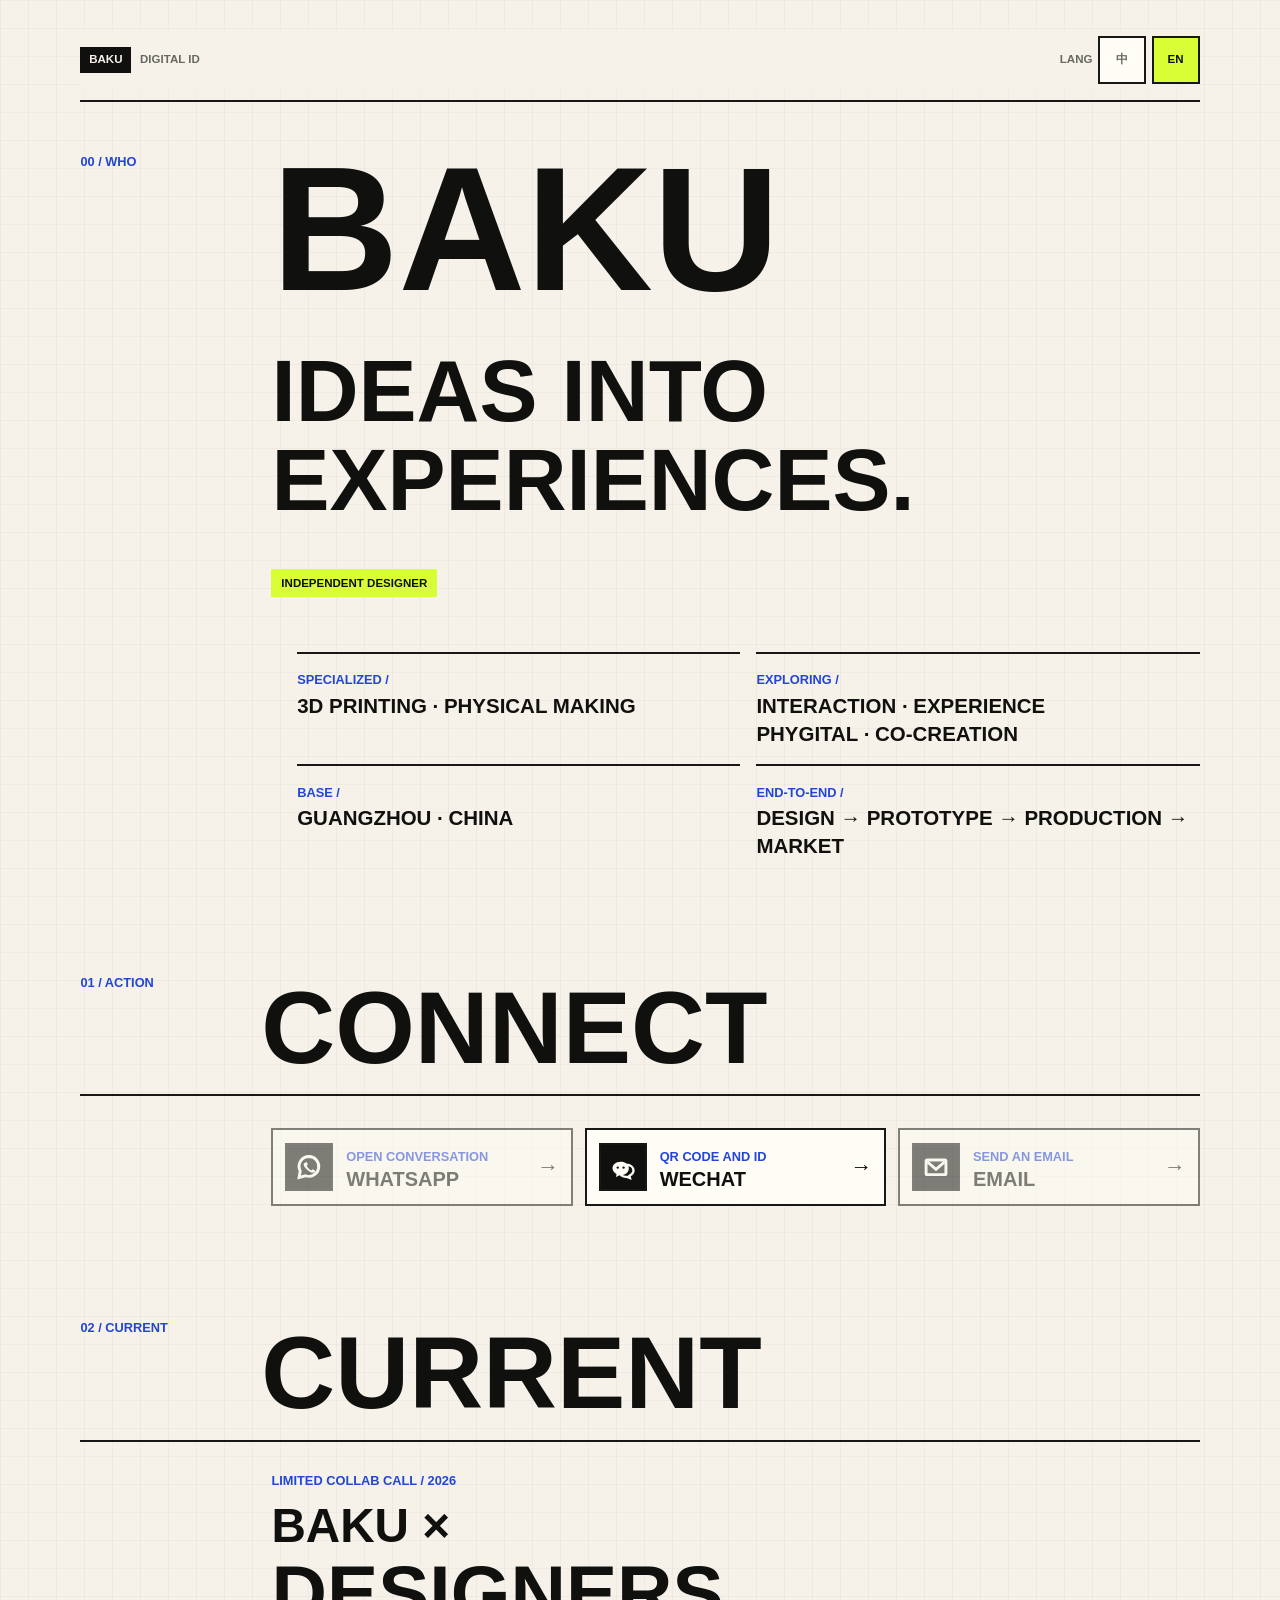
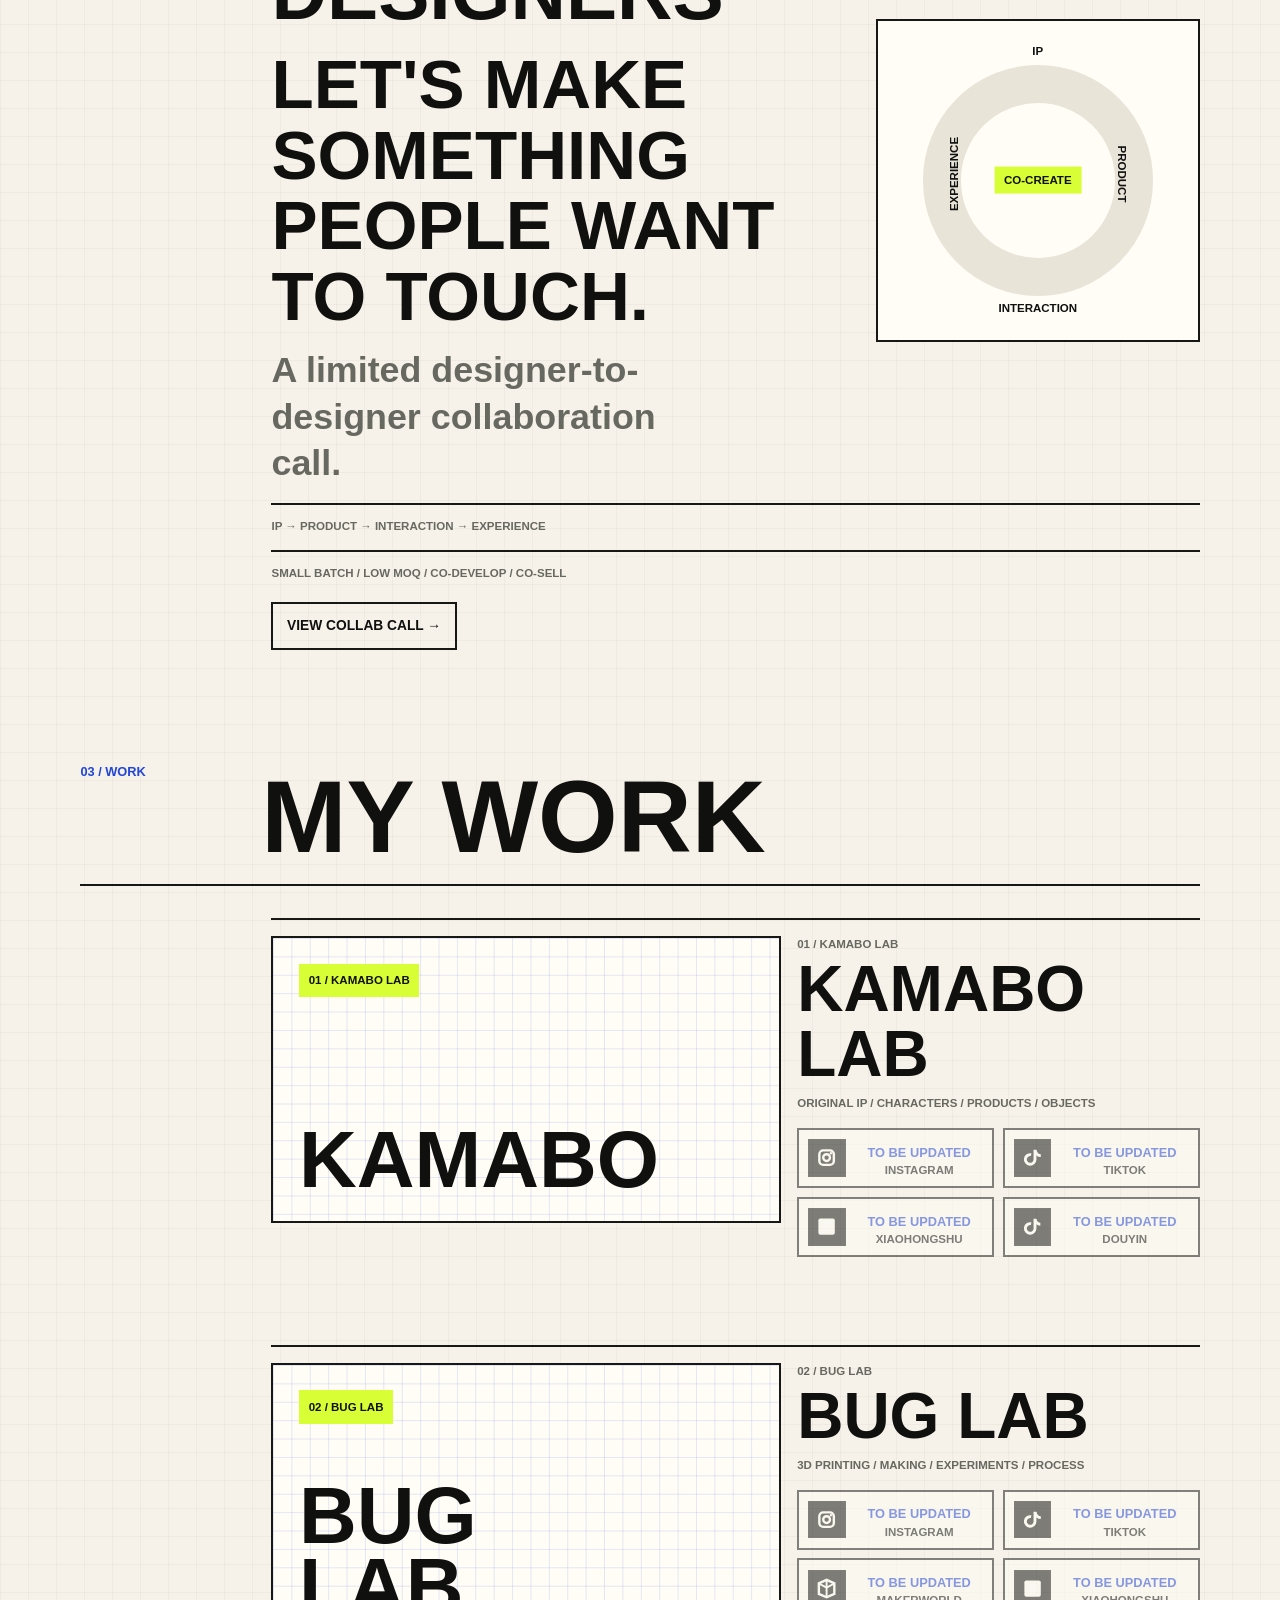
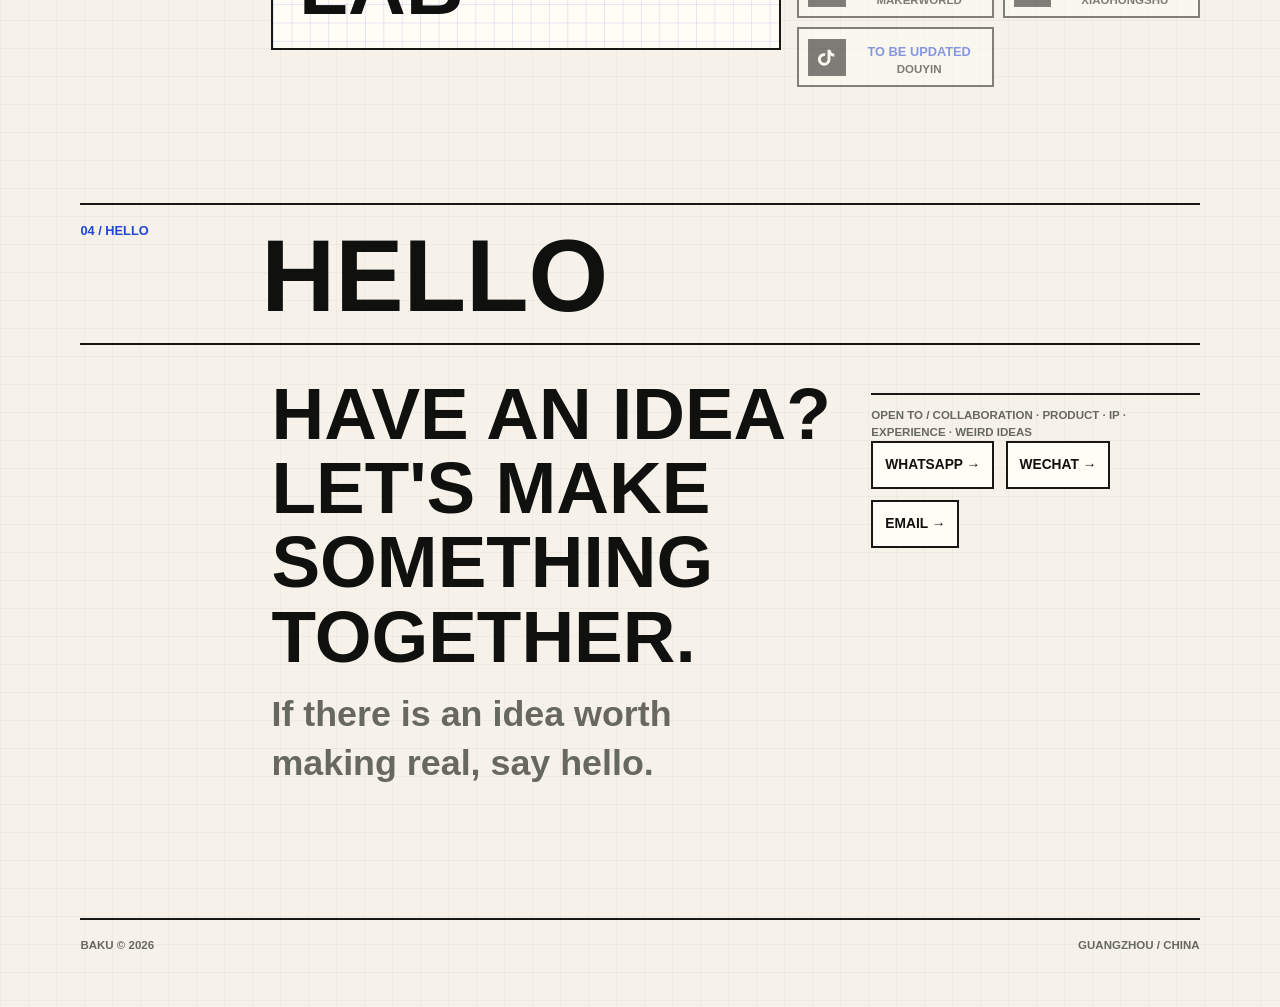
==== index.html @ 7834f0c6 "Refine BAKU identity V3 design system" ====
<!doctype html>
<html lang="en">
  <head>
    <meta charset="utf-8" />
    <meta name="viewport" content="width=device-width, initial-scale=1" />
    <title>BAKU - Ideas Into Experiences</title>
    <meta name="description" content="BAKU is an independent designer based in Guangzhou, focused on 3D printing, physical making, interaction, experience, and co-creation." />
    <meta property="og:title" content="BAKU - Ideas Into Experiences" />
    <meta property="og:description" content="BAKU digital identity. Ideas into experiences." />
    <meta property="og:type" content="website" />
    <meta name="twitter:card" content="summary_large_image" />
    <link rel="stylesheet" href="/assets/styles.css" />
  </head>
  <body data-page="home">
    <main class="page-shell">
      <header class="site-top" aria-label="BAKU digital identity">
        <a class="top-mark" href="/" aria-label="BAKU home">
          <span>BAKU</span>
          <span>DIGITAL ID</span>
        </a>
        <nav class="lang-switch" aria-label="Language">
          <span>LANG</span>
          <button type="button" data-lang="zh">中</button>
          <button type="button" data-lang="en">EN</button>
        </nav>
      </header>

      <section class="hero" aria-labelledby="hero-title">
        <div class="hero-title-block">
          <p class="index-label">00 / WHO</p>
          <h1 id="hero-title">BAKU</h1>
          <p class="tagline">IDEAS INTO<br />EXPERIENCES.</p>
          <p class="role" data-i18n="identity.role">INDEPENDENT DESIGNER</p>
        </div>
        <div class="hero-meta" aria-label="BAKU metadata">
          <div>
            <span>SPECIALIZED /</span>
            <strong data-i18n-html="identity.specialty">3D PRINTING · PHYSICAL MAKING</strong>
          </div>
          <div>
            <span>EXPLORING /</span>
            <strong data-i18n-html="identity.exploring">INTERACTION · EXPERIENCE<br />PHYGITAL · CO-CREATION</strong>
          </div>
          <div>
            <span>BASE /</span>
            <strong data-i18n-html="identity.base">GUANGZHOU · CHINA</strong>
          </div>
          <div>
            <span>END-TO-END /</span>
            <strong data-i18n-html="identity.chain">DESIGN → PROTOTYPE → PRODUCTION → MARKET</strong>
          </div>
        </div>
      </section>

      <section class="connect-section" aria-labelledby="connect-title">
        <div class="section-head">
          <p class="index-label">01 / ACTION</p>
          <h2 id="connect-title">CONNECT</h2>
        </div>
        <div class="connect-grid" data-connect-list></div>
      </section>

      <section class="collab-teaser" data-collab-teaser aria-labelledby="collab-title">
        <div class="section-head">
          <p class="index-label">02 / CURRENT</p>
          <h2 id="collab-title">CURRENT</h2>
        </div>
        <div class="teaser-grid">
          <div class="statement">
            <p class="section-kicker">LIMITED COLLAB CALL / 2026</p>
            <h3 class="collab-title"><span class="minor">BAKU ×</span><span>DESIGNERS</span></h3>
            <p class="statement-en">LET'S MAKE SOMETHING<br />PEOPLE WANT TO TOUCH.</p>
            <p class="statement-local" data-i18n-html="collab.homeHeadline">找一些有趣的 IP，<br />一起把它们变成真的。</p>
          </div>
          <div class="loop-visual" aria-hidden="true">
            <span class="loop-word">IP</span>
            <span class="loop-word">PRODUCT</span>
            <span class="loop-word">INTERACTION</span>
            <span class="loop-word">EXPERIENCE</span>
          </div>
        </div>
        <div class="flow-row" data-i18n-html="collab.flow">IP → PRODUCT → INTERACTION → EXPERIENCE</div>
        <div class="meta-row" data-i18n-html="collab.tags">SMALL BATCH / LOW MOQ / CO-DEVELOP / CO-SELL</div>
        <a class="text-cta" href="/collab/" data-i18n="collab.cta">VIEW COLLAB CALL →</a>
      </section>

      <section class="work-section" aria-labelledby="work-title">
        <div class="section-head">
          <p class="index-label">03 / WORK</p>
          <h2 id="work-title" data-i18n="work.title">MY WORK</h2>
        </div>
        <div class="work-list" data-work-list></div>
      </section>

      <section class="closing-section" aria-labelledby="closing-title">
        <div class="section-head">
          <p class="index-label">04 / HELLO</p>
          <h2 id="closing-title">HELLO</h2>
        </div>
        <div class="closing-grid">
          <div>
            <p class="closing-title" data-i18n-html="closing.title">HAVE AN IDEA?<br />LET'S MAKE SOMETHING TOGETHER.</p>
            <p class="closing-copy" data-i18n="closing.copy">有想法的话，来聊聊。</p>
          </div>
          <div>
            <div class="meta-row" data-i18n-html="closing.meta">OPEN TO / COLLABORATION · PRODUCT · IP · EXPERIENCE · WEIRD IDEAS</div>
            <div class="closing-links" data-closing-links></div>
          </div>
        </div>
      </section>

      <footer class="site-footer">
        <span>BAKU © 2026</span>
        <span data-i18n="footer.location">GUANGZHOU / CHINA</span>
      </footer>
    </main>

    <div class="sheet-layer" data-sheet-layer aria-hidden="true">
      <section class="sheet" role="dialog" aria-modal="true" aria-labelledby="wechat-title" tabindex="-1">
        <button class="sheet-close" type="button" data-close-sheet aria-label="Close">CLOSE</button>
        <p class="index-label">QR CODE / WECHAT</p>
        <h2 id="wechat-title">WECHAT</h2>
        <div class="qr-wrap">
          <img data-wechat-qr alt="WeChat QR code for BAKU" loading="lazy" />
        </div>
        <dl class="id-list">
          <dt>WECHAT ID</dt>
          <dd data-wechat-id>BUG_LAB</dd>
        </dl>
        <button class="primary-action" type="button" data-copy-wechat>COPY ID</button>
        <p class="copy-feedback" data-copy-feedback aria-live="polite"></p>
      </section>
    </div>

    <script src="/config/profile.js"></script>
    <script src="/i18n/zh.js"></script>
    <script src="/i18n/en.js"></script>
    <script src="/assets/site.js"></script>
  </body>
</html>
---- assets/styles.css ----
:root {
  --color-bg: #f6f2e9;
  --color-paper: #fffdf6;
  --color-ink: #10110f;
  --color-muted: #676961;
  --color-line: #171816;
  --color-soft: #e8e4d8;
  --color-blue: #2146d8;
  --color-acid: #d8ff35;
  --color-red: #ff4b3f;

  --font-latin: Arial, Helvetica, system-ui, sans-serif;
  --font-cjk: "PingFang SC", "Microsoft YaHei", "Noto Sans CJK SC", "Source Han Sans SC", sans-serif;
  --font-body: var(--font-latin), var(--font-cjk);

  --weight-regular: 500;
  --weight-strong: 760;
  --weight-display: 900;

  --type-display: clamp(4.3rem, 15vw, 11rem);
  --type-title: clamp(2.5rem, 8vw, 6.4rem);
  --type-statement: clamp(2.15rem, 6.8vw, 5.7rem);
  --type-project: clamp(2rem, 5vw, 4.8rem);
  --type-body-large: clamp(1.3rem, 2.8vw, 2.4rem);
  --type-body: clamp(0.98rem, 1.4vw, 1.15rem);
  --type-index: clamp(0.72rem, 1vw, 0.86rem);
  --type-meta: clamp(0.72rem, 0.9vw, 0.8rem);
  --type-button: 0.86rem;

  --leading-display: 0.88;
  --leading-tight: 1.02;
  --leading-body: 1.58;
  --tracking: 0;

  --page-max: 1180px;
  --page-pad: clamp(0.88rem, 3vw, 1.9rem);
  --section-gap: clamp(4rem, 9vw, 7.5rem);
  --grid-gap: clamp(0.9rem, 2vw, 1.5rem);
  --index-width: minmax(7rem, 0.18fr);
  --border: 2px;
  --touch: 48px;
  --transition: 150ms ease;
  --shadow: 6px 6px 0 var(--color-ink);
}

* { box-sizing: border-box; }

html {
  background: var(--color-bg);
  color: var(--color-ink);
  scroll-behavior: smooth;
}

body {
  min-width: 320px;
  margin: 0;
  background:
    linear-gradient(rgba(16, 17, 15, 0.03) 1px, transparent 1px),
    linear-gradient(90deg, rgba(16, 17, 15, 0.03) 1px, transparent 1px),
    var(--color-bg);
  background-size: 28px 28px;
  font-family: var(--font-body);
  font-weight: var(--weight-regular);
  line-height: var(--leading-body);
  overflow-wrap: break-word;
}

html:lang(zh-CN) body {
  font-family: var(--font-cjk), var(--font-latin);
}

body.sheet-open { overflow: hidden; }

button,
a {
  color: inherit;
  font: inherit;
  letter-spacing: var(--tracking);
  -webkit-tap-highlight-color: rgba(216, 255, 53, 0.35);
}

button {
  cursor: pointer;
}

a {
  text-decoration: none;
}

img {
  display: block;
  max-width: 100%;
}

:focus-visible {
  outline: 3px solid var(--color-blue);
  outline-offset: 3px;
}

.page-shell {
  width: min(100%, var(--page-max));
  margin: 0 auto;
  padding: var(--page-pad);
}

.site-top {
  position: sticky;
  top: 0;
  z-index: 10;
  display: flex;
  align-items: center;
  justify-content: space-between;
  gap: var(--grid-gap);
  padding: 0.35rem 0 1rem;
  background: linear-gradient(var(--color-bg) 72%, rgba(246, 242, 233, 0));
}

.top-mark,
.lang-switch,
.site-footer,
.section-head,
.flow-row,
.meta-row,
.id-list,
.closing-links {
  display: flex;
  align-items: center;
}

.top-mark {
  gap: 0.55rem;
  font-size: var(--type-meta);
  font-weight: var(--weight-display);
  line-height: 1;
  text-transform: uppercase;
}

.top-mark span:first-child {
  padding: 0.48rem 0.55rem;
  background: var(--color-ink);
  color: var(--color-bg);
}

.top-mark span:last-child {
  color: var(--color-muted);
}

.lang-switch {
  gap: 0.35rem;
  color: var(--color-muted);
  font-size: var(--type-meta);
  font-weight: var(--weight-display);
  line-height: 1;
}

.lang-switch button {
  min-width: var(--touch);
  min-height: var(--touch);
  border: var(--border) solid var(--color-line);
  background: var(--color-paper);
  font-weight: var(--weight-display);
}

.lang-switch button.active {
  background: var(--color-acid);
  color: var(--color-ink);
}

section + section,
.site-footer {
  margin-top: var(--section-gap);
}

.hero,
.collab-hero,
.section-frame,
.detail-end {
  border-top: var(--border) solid var(--color-line);
}

.hero {
  display: grid;
  grid-template-columns: 1fr;
  gap: clamp(1.6rem, 5vw, 3.4rem);
  padding-top: clamp(1.2rem, 3vw, 2.2rem);
}

.hero-title-block {
  min-width: 0;
}

.index-label,
.section-kicker,
.hero-meta span,
.connect-card small,
.social-link small,
.detail-eyebrow {
  color: var(--color-blue);
  font-size: var(--type-index);
  font-weight: var(--weight-display);
  line-height: 1.15;
  text-transform: uppercase;
}

.section-kicker {
  max-width: 100%;
  overflow-wrap: anywhere;
}

.index-label {
  margin: 0;
}

h1,
h2,
h3,
p {
  margin-top: 0;
}

h1 {
  margin: 0.95rem 0 1rem;
  font-size: var(--type-display);
  font-weight: var(--weight-display);
  line-height: var(--leading-display);
  text-transform: uppercase;
}

.tagline,
.statement-en,
.detail-ending,
.principle-title {
  max-width: 12ch;
  margin: 0;
  font-size: var(--type-statement);
  font-weight: var(--weight-display);
  line-height: var(--leading-tight);
  text-transform: uppercase;
  overflow-wrap: normal;
  word-break: normal;
}

.role {
  width: fit-content;
  margin: 1.25rem 0 0;
  padding: 0.5rem 0.62rem;
  background: var(--color-acid);
  font-size: var(--type-meta);
  font-weight: var(--weight-display);
  line-height: 1.1;
  text-transform: uppercase;
}

.hero-meta {
  display: grid;
  grid-template-columns: 1fr;
  gap: 1rem;
  min-width: 0;
}

.hero-meta div {
  min-width: 0;
  border-top: var(--border) solid var(--color-line);
  padding-top: 0.78rem;
}

.hero-meta strong {
  display: block;
  color: var(--color-ink);
  font-size: clamp(0.98rem, 1.65vw, 1.28rem);
  font-weight: var(--weight-display);
  line-height: 1.38;
  text-transform: uppercase;
}

.section-head {
  display: grid;
  grid-template-columns: 1fr;
  gap: 0.75rem;
  align-items: end;
  margin-bottom: clamp(1rem, 3vw, 2rem);
  border-bottom: var(--border) solid var(--color-line);
  padding-bottom: 0.9rem;
}

.section-head > *,
.teaser-grid > *,
.together-graphic > *,
.closing-grid > *,
.work-card > *,
.collab-hero > * {
  min-width: 0;
}

.section-head h2 {
  max-width: 12ch;
  margin: 0;
  font-size: var(--type-title);
  font-weight: var(--weight-display);
  line-height: var(--leading-tight);
  text-transform: uppercase;
  overflow-wrap: normal;
  word-break: normal;
}

.section-head .index-label {
  align-self: start;
}

.connect-grid {
  display: grid;
  grid-template-columns: 1fr;
  gap: 0.75rem;
}

.connect-card,
.social-link,
.text-cta,
.primary-action,
.sheet-close,
.quiet-action {
  min-height: var(--touch);
  border: var(--border) solid var(--color-line);
  background: var(--color-paper);
  transition: transform var(--transition), box-shadow var(--transition), background var(--transition);
}

.connect-card {
  width: 100%;
  display: grid;
  grid-template-columns: var(--touch) minmax(0, 1fr) auto;
  gap: 0.8rem;
  align-items: center;
  min-height: 4.85rem;
  padding: 0.75rem;
  text-align: left;
}

.connect-card:not(.disabled):hover,
.connect-card:not(.disabled):focus-visible,
.social-link:not(.disabled):hover,
.social-link:not(.disabled):focus-visible,
.text-cta:hover,
.text-cta:focus-visible,
.primary-action:hover,
.primary-action:focus-visible,
.quiet-action:hover,
.quiet-action:focus-visible {
  background: var(--color-acid);
  box-shadow: var(--shadow);
  transform: translate(-2px, -2px);
}

.connect-card.disabled,
.social-link.disabled {
  opacity: 0.52;
  cursor: not-allowed;
}

.platform-icon {
  width: var(--touch);
  height: var(--touch);
  display: grid;
  place-items: center;
  border: var(--border) solid var(--color-line);
  background: var(--color-ink);
  color: var(--color-paper);
}

.platform-icon svg {
  width: 1.75rem;
  height: 1.75rem;
}

.connect-card strong {
  display: block;
  min-width: 0;
  font-size: clamp(1rem, 2vw, 1.25rem);
  font-weight: var(--weight-display);
  line-height: 1.15;
  text-transform: uppercase;
}

.connect-card b {
  font-size: 1.35rem;
  line-height: 1;
}

.teaser-grid {
  display: grid;
  grid-template-columns: 1fr;
  gap: clamp(1rem, 3vw, 2rem);
  align-items: center;
}

.collab-title {
  display: grid;
  gap: 0.2rem;
  margin: 0 0 1.1rem;
  font-size: clamp(3rem, 6vw, 5.2rem);
  font-weight: var(--weight-display);
  line-height: var(--leading-tight);
  text-transform: uppercase;
}

.collab-title span {
  overflow-wrap: normal;
  word-break: keep-all;
}

.collab-title .minor {
  font-size: 0.62em;
}

.statement-en {
  max-width: 18ch;
  font-size: clamp(2rem, 5.4vw, 4.75rem);
}

.statement-local {
  max-width: 28rem;
  margin: 1rem 0 0;
  color: var(--color-muted);
  font-size: var(--type-body-large);
  font-weight: var(--weight-strong);
  line-height: 1.3;
}

.loop-visual {
  --loop-size: min(100%, 24rem);
  width: var(--loop-size);
  aspect-ratio: 1;
  position: relative;
  margin: 0 auto;
  border: var(--border) solid var(--color-line);
  background: var(--color-paper);
  overflow: hidden;
}

.loop-visual::before {
  content: "";
  position: absolute;
  inset: 14%;
  border: clamp(1.1rem, 3vw, 2.4rem) solid var(--color-soft);
  border-radius: 50%;
}

.loop-visual::after {
  content: "CO-CREATE";
  position: absolute;
  inset: 50% auto auto 50%;
  transform: translate(-50%, -50%);
  padding: 0.48rem 0.6rem;
  background: var(--color-acid);
  color: var(--color-ink);
  font-size: var(--type-meta);
  font-weight: var(--weight-display);
  line-height: 1;
}

.loop-word {
  position: absolute;
  width: 8.4rem;
  max-width: 42%;
  color: var(--color-ink);
  font-size: var(--type-meta);
  font-weight: var(--weight-display);
  line-height: 1;
  text-align: center;
  text-transform: uppercase;
}

.loop-word:nth-child(1) { top: 8%; left: 50%; transform: translateX(-50%); }
.loop-word:nth-child(2) { top: 48%; right: 3%; transform: translateY(-50%) rotate(90deg); }
.loop-word:nth-child(3) { bottom: 8%; left: 50%; transform: translateX(-50%); }
.loop-word:nth-child(4) { top: 48%; left: 3%; transform: translateY(-50%) rotate(-90deg); }

.flow-row,
.meta-row {
  flex-wrap: wrap;
  gap: 0.5rem;
  margin-top: 1rem;
  border-top: var(--border) solid var(--color-line);
  padding-top: 0.8rem;
  color: var(--color-muted);
  font-size: var(--type-meta);
  font-weight: var(--weight-display);
  line-height: 1.45;
  text-transform: uppercase;
}

.text-cta {
  width: fit-content;
  display: inline-flex;
  align-items: center;
  min-height: var(--touch);
  margin-top: 1.25rem;
  padding: 0 0.85rem;
  background: transparent;
  font-size: var(--type-button);
  font-weight: var(--weight-display);
  text-transform: uppercase;
}

.work-list {
  display: grid;
  grid-template-columns: 1fr;
  gap: clamp(3.2rem, 7vw, 5.5rem);
}

.work-card {
  display: grid;
  grid-template-columns: 1fr;
  gap: 1rem;
  border-top: var(--border) solid var(--color-line);
  padding-top: 1rem;
}

.work-visual {
  min-height: auto;
  aspect-ratio: 16 / 9;
  display: grid;
  align-content: space-between;
  min-width: 0;
  padding: clamp(1rem, 3vw, 1.6rem);
  border: var(--border) solid var(--color-line);
  background:
    linear-gradient(90deg, rgba(33, 70, 216, 0.12) 1px, transparent 1px),
    linear-gradient(rgba(33, 70, 216, 0.12) 1px, transparent 1px),
    var(--color-paper);
  background-size: 1.15rem 1.15rem;
}

.work-visual strong {
  font-size: clamp(2.5rem, 7vw, 5rem);
  font-weight: var(--weight-display);
  line-height: var(--leading-display);
  text-transform: uppercase;
}

.work-visual span {
  width: fit-content;
  padding: 0.48rem 0.6rem;
  background: var(--color-acid);
  font-size: var(--type-meta);
  font-weight: var(--weight-display);
}

.work-card h3 {
  margin: 0.25rem 0 0.5rem;
  font-size: var(--type-project);
  font-weight: var(--weight-display);
  line-height: var(--leading-tight);
  text-transform: uppercase;
}

.work-card p {
  margin: 0;
  color: var(--color-muted);
  font-size: var(--type-meta);
  font-weight: var(--weight-display);
  line-height: 1.45;
  text-transform: uppercase;
}

.social-grid {
  display: grid;
  grid-template-columns: repeat(2, minmax(0, 1fr));
  gap: 0.55rem;
}

.social-link {
  display: grid;
  grid-template-columns: 2.35rem minmax(0, 1fr);
  gap: 0.6rem;
  align-items: center;
  min-height: 3.7rem;
  padding: 0.55rem;
}

.social-link .platform-icon {
  width: 2.35rem;
  height: 2.35rem;
  border-width: 1px;
}

.social-link .platform-icon svg {
  width: 1.45rem;
  height: 1.45rem;
}

.social-link strong {
  display: block;
  min-width: 0;
  font-size: var(--type-meta);
  font-weight: var(--weight-display);
  line-height: 1.15;
  text-transform: uppercase;
}

.closing-section {
  border-top: var(--border) solid var(--color-line);
  padding-top: 1.2rem;
}

.closing-grid {
  display: grid;
  gap: 1.2rem;
}

.closing-title {
  max-width: 16ch;
  margin: 0;
  font-size: clamp(2.25rem, 5.7vw, 5rem);
  font-weight: var(--weight-display);
  line-height: var(--leading-tight);
  text-transform: uppercase;
  overflow-wrap: normal;
  word-break: normal;
}

.closing-copy {
  max-width: 33rem;
  margin: 1rem 0;
  color: var(--color-muted);
  font-size: var(--type-body-large);
  font-weight: var(--weight-strong);
  line-height: 1.35;
}

.closing-links {
  flex-wrap: wrap;
  gap: 0.7rem;
}

.quiet-action {
  display: inline-flex;
  align-items: center;
  min-height: var(--touch);
  padding: 0 0.75rem;
  font-size: var(--type-button);
  font-weight: var(--weight-display);
  text-transform: uppercase;
}

.site-footer {
  justify-content: space-between;
  gap: 1rem;
  border-top: var(--border) solid var(--color-line);
  padding: 1.1rem 0 1.5rem;
  color: var(--color-muted);
  font-size: var(--type-meta);
  font-weight: var(--weight-display);
  line-height: 1.25;
  text-transform: uppercase;
}

.sheet-layer {
  position: fixed;
  inset: 0;
  z-index: 30;
  display: none;
  align-items: end;
  padding: var(--page-pad);
  background: rgba(16, 17, 15, 0.54);
}

.sheet-layer.open {
  display: grid;
}

.sheet {
  width: min(100%, 31rem);
  margin: 0 auto;
  padding: 1rem;
  border: var(--border) solid var(--color-line);
  background: var(--color-paper);
  box-shadow: var(--shadow);
}

.sheet h2 {
  margin: 0 0 1rem;
  font-size: var(--type-title);
  font-weight: var(--weight-display);
  line-height: var(--leading-tight);
}

.sheet-close {
  display: block;
  min-width: var(--touch);
  margin-left: auto;
  padding: 0 0.65rem;
  font-size: var(--type-meta);
  font-weight: var(--weight-display);
}

.qr-wrap {
  padding: 0.65rem;
  border: var(--border) solid var(--color-line);
  background: white;
}

.qr-wrap img {
  width: min(100%, 19rem);
  aspect-ratio: 1;
  margin: 0 auto;
  object-fit: contain;
}

.id-list {
  justify-content: space-between;
  gap: 1rem;
  margin: 1rem 0;
  border-top: var(--border) solid var(--color-line);
  padding-top: 0.8rem;
}

.id-list dt {
  color: var(--color-muted);
  font-size: var(--type-meta);
  font-weight: var(--weight-display);
}

.id-list dd {
  margin: 0;
  font-size: clamp(1.25rem, 4vw, 1.75rem);
  font-weight: var(--weight-display);
}

.primary-action {
  width: 100%;
  display: grid;
  place-items: center;
  min-height: 3.25rem;
  padding: 0 1rem;
  background: var(--color-ink);
  color: var(--color-paper);
  font-size: var(--type-button);
  font-weight: var(--weight-display);
  text-align: center;
  text-transform: uppercase;
}

.copy-feedback {
  min-height: 1.4rem;
  margin: 0.7rem 0 0;
  color: var(--color-blue);
  font-size: var(--type-meta);
  font-weight: var(--weight-display);
  text-align: center;
}

.collab-hero {
  display: grid;
  gap: 1.2rem;
  padding-top: clamp(1.2rem, 3vw, 2.2rem);
}

.collab-hero h1 {
  max-width: 9ch;
  font-size: var(--type-display);
}

.detail-lede {
  max-width: 43rem;
  margin: 0;
  color: var(--color-muted);
  font-size: var(--type-body-large);
  font-weight: var(--weight-strong);
  line-height: 1.38;
}

.detail-section {
  margin-top: var(--section-gap);
}

.detail-section .section-head h2 {
  max-width: 11ch;
}

.together-graphic {
  display: grid;
  grid-template-columns: 1fr;
  gap: 1rem;
  align-items: stretch;
}

.person-block,
.why-panel,
.model-panel {
  border: var(--border) solid var(--color-line);
  background: var(--color-paper);
  padding: clamp(1rem, 2.5vw, 1.5rem);
}

.person-block h3 {
  margin: 0 0 1rem;
  font-size: var(--type-project);
  font-weight: var(--weight-display);
  line-height: 1;
  text-transform: uppercase;
}

.multiply {
  display: grid;
  place-items: center;
  min-height: 5rem;
  background: var(--color-acid);
  border: var(--border) solid var(--color-line);
  font-size: clamp(4rem, 12vw, 8rem);
  font-weight: var(--weight-display);
  line-height: 1;
}

.detail-list {
  display: flex;
  flex-wrap: wrap;
  gap: 0.55rem;
  margin: 0;
  padding: 0;
  list-style: none;
}

.detail-list li {
  padding: 0.5rem 0.62rem;
  border: 1px solid var(--color-line);
  background: var(--color-bg);
  color: var(--color-ink);
  font-size: var(--type-meta);
  font-weight: var(--weight-display);
  line-height: 1.1;
  text-transform: uppercase;
}

.process-path {
  display: grid;
  grid-template-columns: 1fr;
  gap: 0.5rem;
  counter-reset: step;
}

.process-step {
  display: grid;
  grid-template-columns: 3rem minmax(0, 1fr);
  gap: 0.85rem;
  align-items: center;
  min-height: 4rem;
  border-top: var(--border) solid var(--color-line);
  padding-top: 0.5rem;
  color: var(--color-ink);
  font-size: clamp(1.35rem, 3vw, 2.4rem);
  font-weight: var(--weight-display);
  line-height: 1;
  text-transform: uppercase;
}

.process-step::before {
  counter-increment: step;
  content: "0" counter(step);
  color: var(--color-blue);
  font-size: var(--type-index);
}

.why-panel h3,
.model-panel h3 {
  max-width: 12ch;
  margin: 0 0 1rem;
  font-size: var(--type-statement);
  font-weight: var(--weight-display);
  line-height: var(--leading-tight);
  text-transform: uppercase;
}

.why-panel p,
.model-panel p,
.principle-copy {
  max-width: 45rem;
  margin: 1rem 0 0;
  color: var(--color-muted);
  font-size: var(--type-body);
  font-weight: var(--weight-strong);
  line-height: var(--leading-body);
}

.model-panel {
  background: var(--color-ink);
  color: var(--color-paper);
}

.model-panel .detail-list li {
  border-color: var(--color-paper);
  background: transparent;
  color: var(--color-paper);
}

.model-panel p {
  color: #d8d8cf;
}

.principle-block {
  padding: clamp(1.4rem, 5vw, 3.5rem) 0;
}

.principle-title {
  max-width: 9ch;
}

.principle-title em {
  display: inline;
  background: var(--color-acid);
  color: var(--color-ink);
  font-style: normal;
}

.detail-end {
  padding-top: clamp(1.4rem, 4vw, 3rem);
}

.detail-end .primary-action {
  width: fit-content;
  margin-top: 1.3rem;
}

@media (min-width: 680px) {
  .section-head {
    grid-template-columns: var(--index-width) minmax(0, 1fr);
  }

  .section-head h2 {
    max-width: none;
  }

  .hero {
    grid-template-columns: var(--index-width) minmax(0, 1fr);
  }

  .hero-title-block {
    grid-column: 1 / -1;
  }

  .hero-meta {
    grid-column: 2;
    grid-template-columns: repeat(2, minmax(0, 1fr));
  }

  .connect-grid {
    grid-template-columns: repeat(3, minmax(0, 1fr));
  }

  .teaser-grid,
  .closing-grid {
    grid-template-columns: minmax(0, 1.15fr) minmax(17rem, 0.65fr);
  }

  .work-card {
    grid-template-columns: minmax(0, 0.95fr) minmax(18rem, 0.75fr);
    align-items: start;
  }

  .work-visual {
    grid-row: span 2;
  }

  .together-graphic {
    grid-template-columns: minmax(0, 1fr) minmax(5rem, 0.32fr) minmax(0, 1fr);
  }
}

@media (min-width: 980px) {
  .hero-title-block {
    display: grid;
    grid-template-columns: var(--index-width) minmax(0, 1fr);
    gap: var(--grid-gap);
    align-items: start;
  }

  .hero-title-block .index-label {
    padding-top: 1.1rem;
  }

  .hero-title-block > :not(.index-label) {
    grid-column: 2;
  }

  .collab-teaser,
  .work-section,
  .connect-section,
  .closing-section,
  .detail-section {
    display: grid;
    grid-template-columns: var(--index-width) minmax(0, 1fr);
    column-gap: var(--grid-gap);
  }

  .collab-teaser .section-head,
  .work-section .section-head,
  .connect-section .section-head,
  .closing-section .section-head,
  .detail-section .section-head {
    grid-column: 1 / -1;
    width: 100%;
  }

  .collab-teaser > :not(.section-head),
  .work-section > :not(.section-head),
  .connect-section > :not(.section-head),
  .closing-section > :not(.section-head),
  .detail-section > :not(.section-head) {
    grid-column: 2;
  }

  .collab-hero {
    grid-template-columns: var(--index-width) minmax(0, 1fr);
    column-gap: var(--grid-gap);
  }

  .collab-hero > :not(.index-label) {
    grid-column: 2;
  }

  .collab-hero .index-label {
    grid-row: 1 / span 2;
    padding-top: 1rem;
  }
}

@media (max-width: 520px) {
  :root {
    --type-display: clamp(4rem, 21vw, 5.8rem);
    --type-title: clamp(2.25rem, 11vw, 3.18rem);
    --type-statement: clamp(2rem, 10vw, 3.05rem);
    --type-project: clamp(1.9rem, 10vw, 3rem);
    --section-gap: 4.2rem;
    --page-pad: 0.8rem;
  }

  .site-top {
    align-items: flex-start;
  }

  .top-mark {
    display: grid;
  }

  .tagline {
    max-width: 100%;
  }

  .closing-title {
    max-width: 13ch;
    font-size: clamp(2.05rem, 9vw, 2.75rem);
  }

  .collab-title {
    font-size: clamp(2.45rem, 13.5vw, 2.85rem);
  }

  .section-head h2 {
    max-width: 100%;
  }

  .collab-hero h1 {
    font-size: clamp(3.1rem, 15vw, 3.85rem);
  }

  .loop-visual {
    --loop-size: min(100%, 20.5rem);
  }

  .connect-grid {
    gap: 0.65rem;
  }

  .social-grid {
    grid-template-columns: 1fr;
  }

  .site-footer {
    align-items: flex-start;
    flex-direction: column;
  }
}

@media (prefers-reduced-motion: reduce) {
  *,
  *::before,
  *::after {
    scroll-behavior: auto !important;
    transition-duration: 0.01ms !important;
    animation-duration: 0.01ms !important;
  }
}
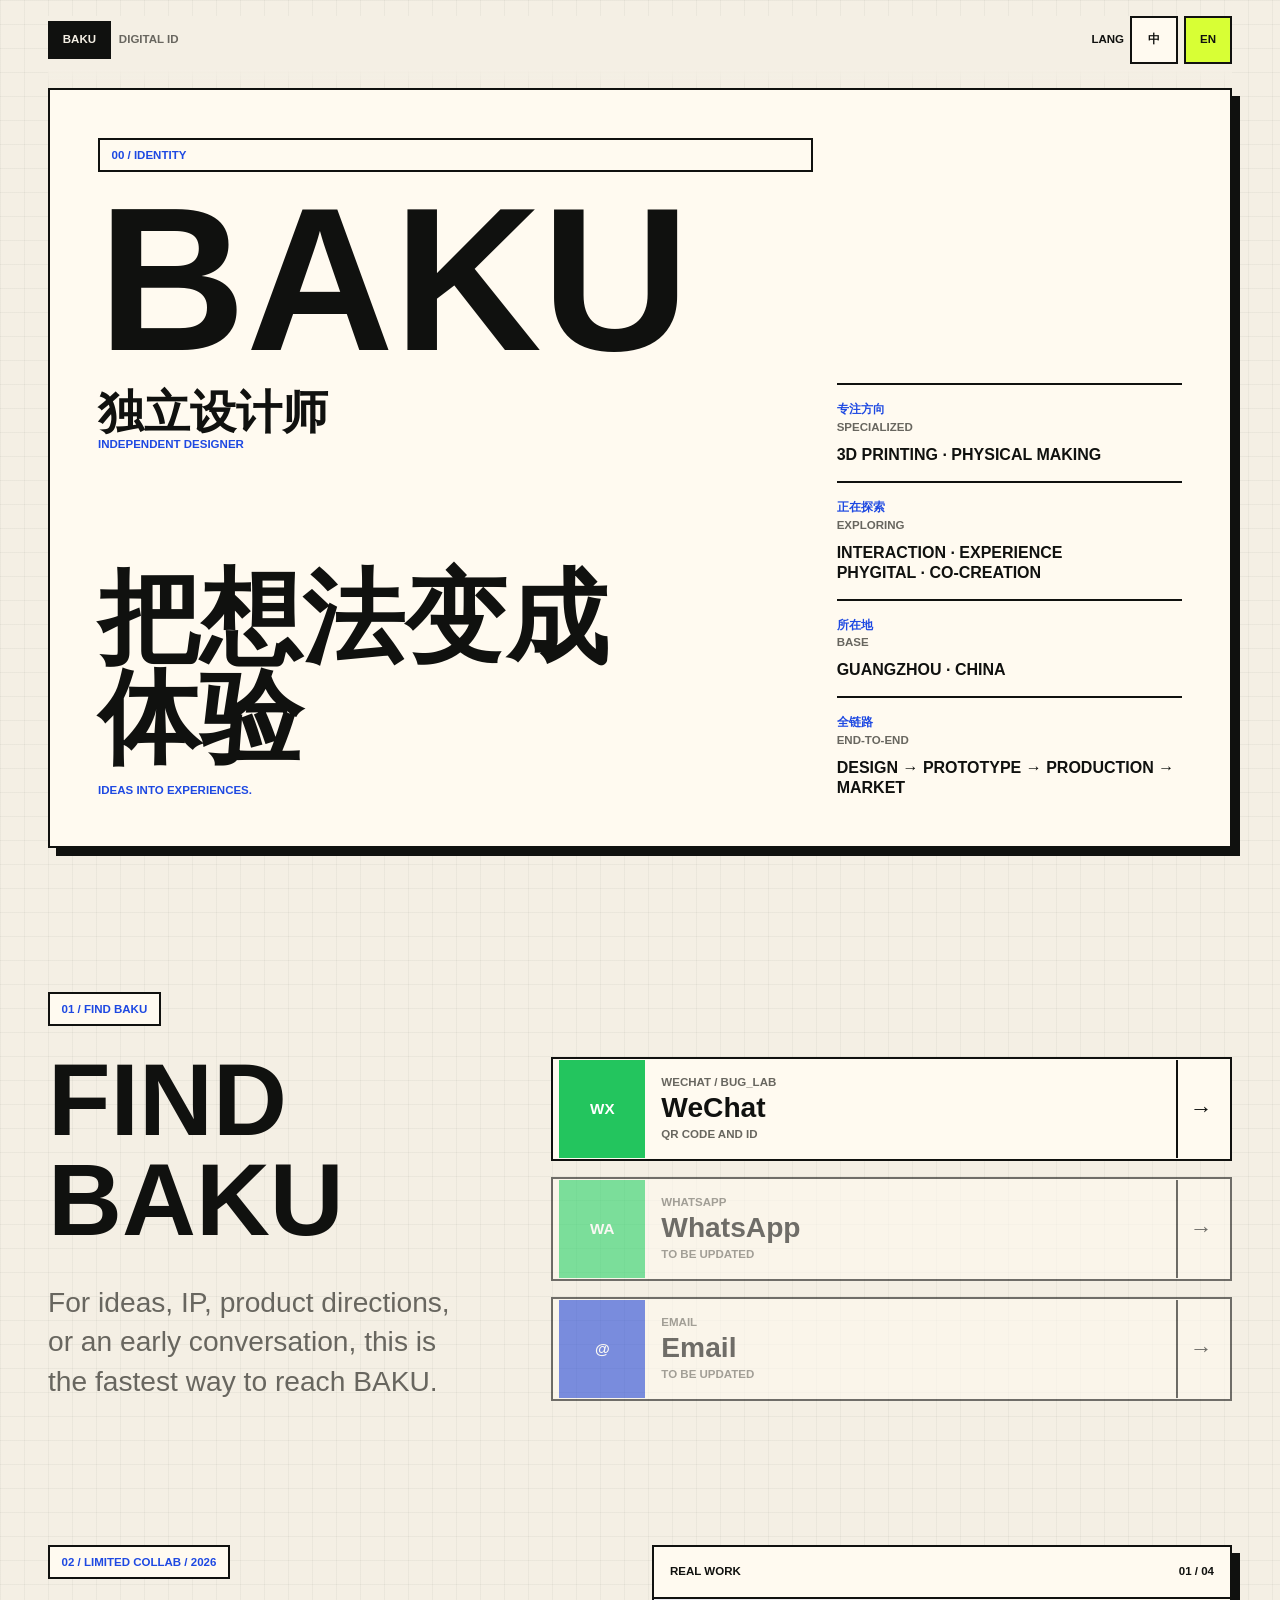
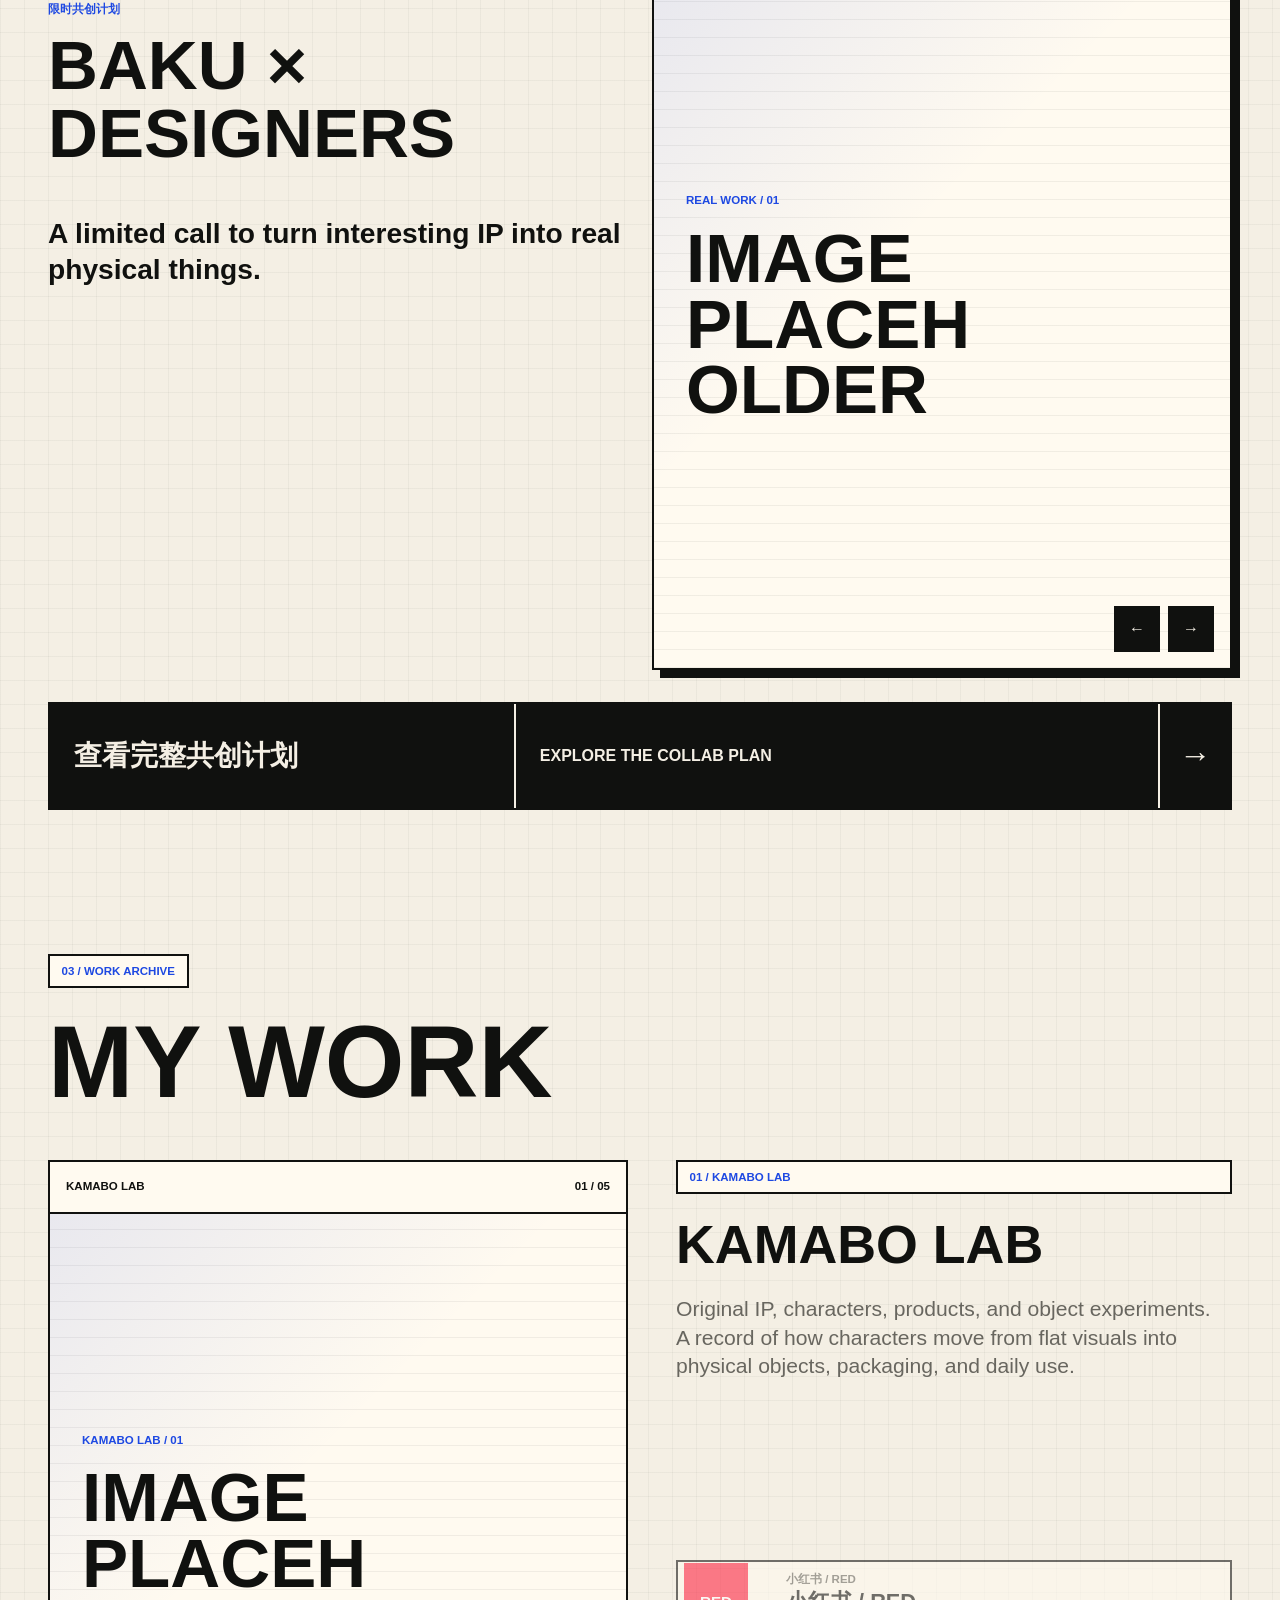
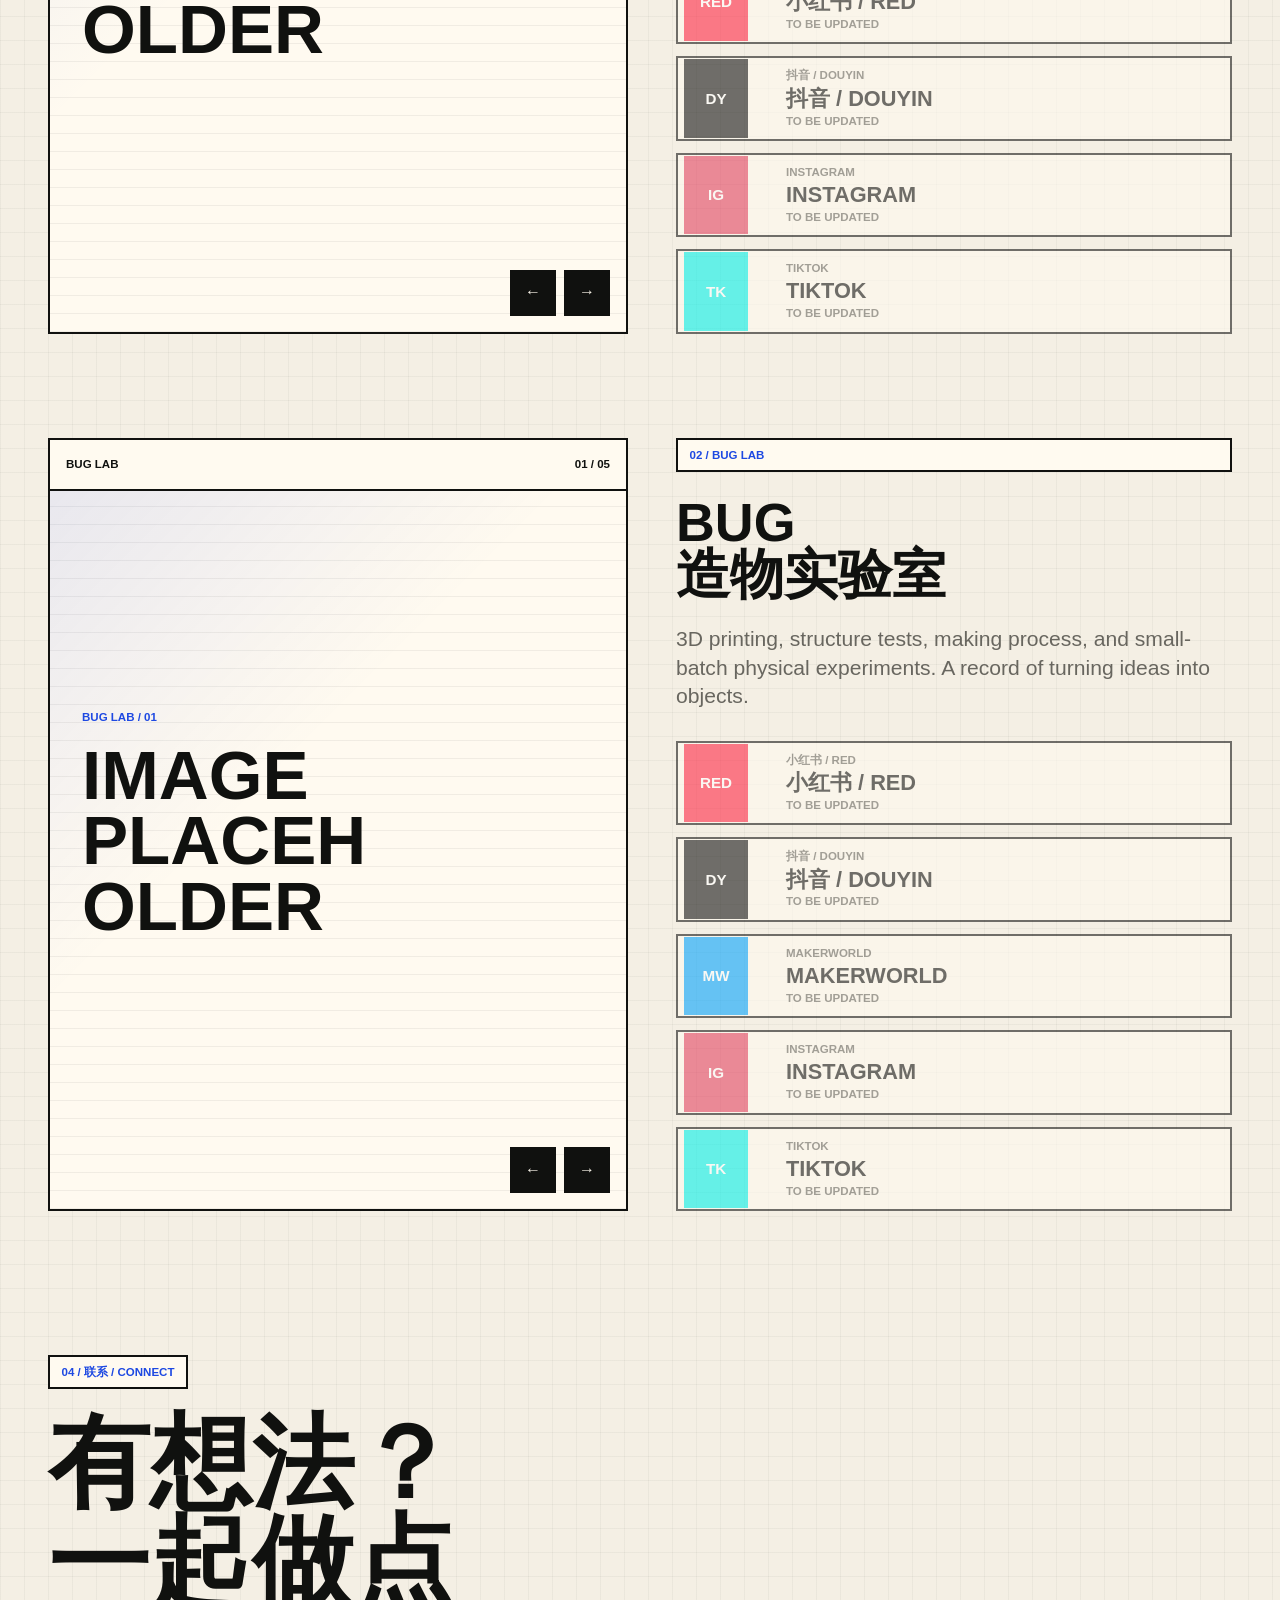
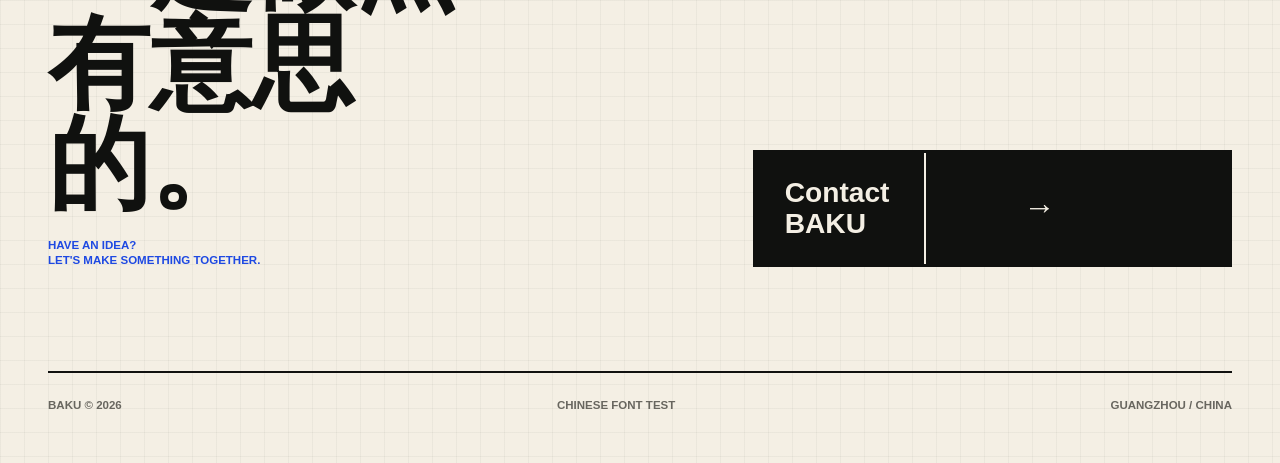
==== commit 4cb34bc3: "Implement BAKU digital ID V5.1" ====
--- a/index.html
+++ b/index.html
@@ -1,12 +1,12 @@
 <!doctype html>
-<html lang="en">
+<html lang="zh-CN">
   <head>
     <meta charset="utf-8" />
     <meta name="viewport" content="width=device-width, initial-scale=1" />
-    <title>BAKU - Ideas Into Experiences</title>
-    <meta name="description" content="BAKU is an independent designer based in Guangzhou, focused on 3D printing, physical making, interaction, experience, and co-creation." />
-    <meta property="og:title" content="BAKU - Ideas Into Experiences" />
-    <meta property="og:description" content="BAKU digital identity. Ideas into experiences." />
+    <title>BAKU - 把想法变成体验</title>
+    <meta name="description" content="BAKU 是位于广州的独立设计师，专注产品设计、3D 打印、实体创造、体验与 IP 共创。" />
+    <meta property="og:title" content="BAKU - 把想法变成体验" />
+    <meta property="og:description" content="独立设计师数字身份。把想法变成体验。" />
     <meta property="og:type" content="website" />
     <meta name="twitter:card" content="summary_large_image" />
     <link rel="stylesheet" href="/assets/styles.css" />
@@ -25,100 +25,96 @@
         </nav>
       </header>
 
-      <section class="hero" aria-labelledby="hero-title">
-        <div class="hero-title-block">
-          <p class="index-label">00 / WHO</p>
+      <section class="identity-frame large-frame" aria-labelledby="hero-title">
+        <div class="hero-primary">
+          <p class="outline-label">00 / IDENTITY</p>
           <h1 id="hero-title">BAKU</h1>
-          <p class="tagline">IDEAS INTO<br />EXPERIENCES.</p>
-          <p class="role" data-i18n="identity.role">INDEPENDENT DESIGNER</p>
+          <p class="hero-role">
+            <span data-i18n="identity.role">独立设计师</span>
+            <small data-i18n="identity.roleEn">INDEPENDENT DESIGNER</small>
+          </p>
+          <p class="hero-statement">
+            <span data-i18n="identity.statement">把想法变成体验</span>
+            <small data-i18n="identity.statementEn">IDEAS INTO EXPERIENCES.</small>
+          </p>
         </div>
         <div class="hero-meta" aria-label="BAKU metadata">
-          <div>
-            <span>SPECIALIZED /</span>
-            <strong data-i18n-html="identity.specialty">3D PRINTING · PHYSICAL MAKING</strong>
-          </div>
-          <div>
-            <span>EXPLORING /</span>
-            <strong data-i18n-html="identity.exploring">INTERACTION · EXPERIENCE<br />PHYGITAL · CO-CREATION</strong>
-          </div>
-          <div>
-            <span>BASE /</span>
-            <strong data-i18n-html="identity.base">GUANGZHOU · CHINA</strong>
-          </div>
-          <div>
-            <span>END-TO-END /</span>
-            <strong data-i18n-html="identity.chain">DESIGN → PROTOTYPE → PRODUCTION → MARKET</strong>
-          </div>
+          <dl>
+            <dt data-i18n="identity.meta.specialized.label">专注方向</dt>
+            <dd><span>SPECIALIZED</span><strong data-i18n-html="identity.meta.specialized.value">3D 打印 · 实体创造</strong></dd>
+          </dl>
+          <dl>
+            <dt data-i18n="identity.meta.exploring.label">正在探索</dt>
+            <dd><span>EXPLORING</span><strong data-i18n-html="identity.meta.exploring.value">交互 · 体验<br />虚实融合 · 共创</strong></dd>
+          </dl>
+          <dl>
+            <dt data-i18n="identity.meta.base.label">所在地</dt>
+            <dd><span>BASE</span><strong data-i18n-html="identity.meta.base.value">广州 · 中国</strong></dd>
+          </dl>
+          <dl>
+            <dt data-i18n="identity.meta.chain.label">全链路</dt>
+            <dd><span>END-TO-END</span><strong data-i18n-html="identity.meta.chain.value">设计 → 打样 → 生产 → 市场</strong></dd>
+          </dl>
         </div>
       </section>
 
-      <section class="connect-section" aria-labelledby="connect-title">
-        <div class="section-head">
-          <p class="index-label">01 / ACTION</p>
-          <h2 id="connect-title">CONNECT</h2>
+      <section class="find-section" aria-labelledby="find-title">
+        <div class="section-grid find-grid">
+          <div>
+            <p class="outline-label">01 / FIND BAKU</p>
+            <h2 id="find-title" data-i18n-html="find.title">找到<br />BAKU</h2>
+            <p class="section-copy" data-i18n="find.copy">如果你有想法、IP、产品方向，或只是想先聊聊，可以从这里找到我。</p>
+          </div>
+          <div class="find-actions" data-contact-list></div>
         </div>
-        <div class="connect-grid" data-connect-list></div>
       </section>
 
-      <section class="collab-teaser" data-collab-teaser aria-labelledby="collab-title">
-        <div class="section-head">
-          <p class="index-label">02 / CURRENT</p>
-          <h2 id="collab-title">CURRENT</h2>
+      <section class="collab-teaser" aria-labelledby="collab-title">
+        <div class="section-grid collab-home-grid">
+          <div class="collab-copy">
+            <p class="outline-label">02 / LIMITED COLLAB / 2026</p>
+            <p class="eyebrow" data-i18n="collab.homeName">限时共创计划</p>
+            <h2 id="collab-title">BAKU ×<br />DESIGNERS</h2>
+            <p class="manifesto" data-i18n="collab.manifesto">找一些有趣的 IP，一起把它们变成真的。</p>
+          </div>
+          <div data-gallery="collab" class="gallery-block large-frame" aria-label="Limited collab gallery"></div>
         </div>
-        <div class="teaser-grid">
-          <div class="statement">
-            <p class="section-kicker">LIMITED COLLAB CALL / 2026</p>
-            <h3 class="collab-title"><span class="minor">BAKU ×</span><span>DESIGNERS</span></h3>
-            <p class="statement-en">LET'S MAKE SOMETHING<br />PEOPLE WANT TO TOUCH.</p>
-            <p class="statement-local" data-i18n-html="collab.homeHeadline">找一些有趣的 IP，<br />一起把它们变成真的。</p>
-          </div>
-          <div class="loop-visual" aria-hidden="true">
-            <span class="loop-word">IP</span>
-            <span class="loop-word">PRODUCT</span>
-            <span class="loop-word">INTERACTION</span>
-            <span class="loop-word">EXPERIENCE</span>
-          </div>
-        </div>
-        <div class="flow-row" data-i18n-html="collab.flow">IP → PRODUCT → INTERACTION → EXPERIENCE</div>
-        <div class="meta-row" data-i18n-html="collab.tags">SMALL BATCH / LOW MOQ / CO-DEVELOP / CO-SELL</div>
-        <a class="text-cta" href="/collab/" data-i18n="collab.cta">VIEW COLLAB CALL →</a>
+        <a class="full-action" href="/collab/">
+          <span data-i18n="collab.ctaZh">查看完整共创计划</span>
+          <strong>EXPLORE THE COLLAB PLAN</strong>
+          <b aria-hidden="true">→</b>
+        </a>
       </section>
 
       <section class="work-section" aria-labelledby="work-title">
-        <div class="section-head">
-          <p class="index-label">03 / WORK</p>
-          <h2 id="work-title" data-i18n="work.title">MY WORK</h2>
-        </div>
+        <p class="outline-label">03 / WORK ARCHIVE</p>
+        <h2 id="work-title" data-i18n="work.title">我的创作</h2>
         <div class="work-list" data-work-list></div>
       </section>
 
       <section class="closing-section" aria-labelledby="closing-title">
-        <div class="section-head">
-          <p class="index-label">04 / HELLO</p>
-          <h2 id="closing-title">HELLO</h2>
+        <div>
+          <p class="outline-label">04 / 联系 / CONNECT</p>
+          <h2 id="closing-title" data-i18n-html="closing.title">有想法？<br />一起做点<br />有意思的。</h2>
+          <p data-i18n-html="closing.en">HAVE AN IDEA?<br />LET'S MAKE SOMETHING TOGETHER.</p>
         </div>
-        <div class="closing-grid">
-          <div>
-            <p class="closing-title" data-i18n-html="closing.title">HAVE AN IDEA?<br />LET'S MAKE SOMETHING TOGETHER.</p>
-            <p class="closing-copy" data-i18n="closing.copy">有想法的话，来聊聊。</p>
-          </div>
-          <div>
-            <div class="meta-row" data-i18n-html="closing.meta">OPEN TO / COLLABORATION · PRODUCT · IP · EXPERIENCE · WEIRD IDEAS</div>
-            <div class="closing-links" data-closing-links></div>
-          </div>
-        </div>
+        <button class="full-action closing-action" type="button" data-open-wechat>
+          <span data-i18n="closing.cta">联系 BAKU</span>
+          <b aria-hidden="true">→</b>
+        </button>
       </section>
 
       <footer class="site-footer">
         <span>BAKU © 2026</span>
-        <span data-i18n="footer.location">GUANGZHOU / CHINA</span>
+        <a href="/font-test/" data-i18n="footer.fontTest">中文字体测试</a>
+        <span data-i18n="footer.location">广州 / 中国</span>
       </footer>
     </main>
 
     <div class="sheet-layer" data-sheet-layer aria-hidden="true">
-      <section class="sheet" role="dialog" aria-modal="true" aria-labelledby="wechat-title" tabindex="-1">
+      <section class="sheet large-frame" role="dialog" aria-modal="true" aria-labelledby="wechat-title" tabindex="-1">
         <button class="sheet-close" type="button" data-close-sheet aria-label="Close">CLOSE</button>
-        <p class="index-label">QR CODE / WECHAT</p>
+        <p class="outline-label">QR CODE / WECHAT</p>
         <h2 id="wechat-title">WECHAT</h2>
         <div class="qr-wrap">
           <img data-wechat-qr alt="WeChat QR code for BAKU" loading="lazy" />
@@ -127,7 +123,7 @@
           <dt>WECHAT ID</dt>
           <dd data-wechat-id>BUG_LAB</dd>
         </dl>
-        <button class="primary-action" type="button" data-copy-wechat>COPY ID</button>
+        <button class="black-action" type="button" data-copy-wechat>COPY ID</button>
         <p class="copy-feedback" data-copy-feedback aria-live="polite"></p>
       </section>
     </div>
--- a/assets/styles.css
+++ b/assets/styles.css
@@ -1,46 +1,45 @@
 :root {
-  --color-bg: #f6f2e9;
-  --color-paper: #fffdf6;
+  --color-bg: #f4efe4;
+  --color-paper: #fffaf0;
   --color-ink: #10110f;
-  --color-muted: #676961;
-  --color-line: #171816;
-  --color-soft: #e8e4d8;
-  --color-blue: #2146d8;
+  --color-muted: #68665f;
+  --color-line: #10110f;
+  --color-blue: #1e49e2;
+  --color-soft: #e2dacb;
   --color-acid: #d8ff35;
-  --color-red: #ff4b3f;
-
-  --font-latin: Arial, Helvetica, system-ui, sans-serif;
-  --font-cjk: "PingFang SC", "Microsoft YaHei", "Noto Sans CJK SC", "Source Han Sans SC", sans-serif;
-  --font-body: var(--font-latin), var(--font-cjk);
-
-  --weight-regular: 500;
-  --weight-strong: 760;
-  --weight-display: 900;
-
-  --type-display: clamp(4.3rem, 15vw, 11rem);
-  --type-title: clamp(2.5rem, 8vw, 6.4rem);
-  --type-statement: clamp(2.15rem, 6.8vw, 5.7rem);
-  --type-project: clamp(2rem, 5vw, 4.8rem);
-  --type-body-large: clamp(1.3rem, 2.8vw, 2.4rem);
-  --type-body: clamp(0.98rem, 1.4vw, 1.15rem);
-  --type-index: clamp(0.72rem, 1vw, 0.86rem);
-  --type-meta: clamp(0.72rem, 0.9vw, 0.8rem);
-  --type-button: 0.86rem;
-
-  --leading-display: 0.88;
-  --leading-tight: 1.02;
-  --leading-body: 1.58;
-  --tracking: 0;
-
-  --page-max: 1180px;
-  --page-pad: clamp(0.88rem, 3vw, 1.9rem);
-  --section-gap: clamp(4rem, 9vw, 7.5rem);
-  --grid-gap: clamp(0.9rem, 2vw, 1.5rem);
-  --index-width: minmax(7rem, 0.18fr);
+
+  --font-display-en: Arial, Helvetica, sans-serif;
+  --font-body-en: Arial, Helvetica, sans-serif;
+  --font-display-zh: "Microsoft YaHei", "PingFang SC", "Noto Sans SC", "Source Han Sans SC", sans-serif;
+  --font-body-zh: "Microsoft YaHei", "PingFang SC", "Noto Sans SC", "Source Han Sans SC", sans-serif;
+
+  --page-max: 1200px;
+  --page-gutter-desktop: 48px;
+  --page-gutter-tablet: 32px;
+  --page-gutter-mobile: 20px;
+  --gutter: var(--page-gutter-desktop);
+  --grid-gap: 24px;
+
+  --space-1: 8px;
+  --space-2: 16px;
+  --space-3: 24px;
+  --space-4: 32px;
+  --space-5: 48px;
+  --space-6: 72px;
+  --space-7: 104px;
+  --space-8: 144px;
+
+  --t1: clamp(5.4rem, 16vw, 13.5rem);
+  --t2: clamp(3rem, 8vw, 7rem);
+  --t3: clamp(2.2rem, 5.4vw, 4.9rem);
+  --t4: clamp(1.7rem, 3.6vw, 3.2rem);
+  --t5: clamp(1.22rem, 2.2vw, 1.85rem);
+  --t6: clamp(0.98rem, 1.25vw, 1.12rem);
+  --t7: clamp(0.72rem, 0.9vw, 0.82rem);
+
   --border: 2px;
+  --shadow: 8px 8px 0 var(--color-ink);
   --touch: 48px;
-  --transition: 150ms ease;
-  --shadow: 6px 6px 0 var(--color-ink);
 }
 
 * { box-sizing: border-box; }
@@ -55,36 +54,39 @@
   min-width: 320px;
   margin: 0;
   background:
-    linear-gradient(rgba(16, 17, 15, 0.03) 1px, transparent 1px),
-    linear-gradient(90deg, rgba(16, 17, 15, 0.03) 1px, transparent 1px),
+    linear-gradient(rgba(16, 17, 15, 0.04) 1px, transparent 1px),
+    linear-gradient(90deg, rgba(16, 17, 15, 0.04) 1px, transparent 1px),
     var(--color-bg);
-  background-size: 28px 28px;
-  font-family: var(--font-body);
-  font-weight: var(--weight-regular);
-  line-height: var(--leading-body);
+  background-size: 24px 24px;
+  font-family: var(--font-body-zh);
+  font-size: var(--t6);
+  font-weight: 500;
+  line-height: 1.55;
+  letter-spacing: 0;
   overflow-wrap: break-word;
 }
 
-html:lang(zh-CN) body {
-  font-family: var(--font-cjk), var(--font-latin);
+html:lang(en) body {
+  font-family: var(--font-body-en), var(--font-body-zh);
 }
 
 body.sheet-open { overflow: hidden; }
 
-button,
-a {
+a, button {
   color: inherit;
   font: inherit;
-  letter-spacing: var(--tracking);
-  -webkit-tap-highlight-color: rgba(216, 255, 53, 0.35);
-}
+  letter-spacing: 0;
+}
+
+a { text-decoration: none; }
 
 button {
   cursor: pointer;
-}
-
-a {
-  text-decoration: none;
+  border-radius: 0;
+}
+
+button:disabled {
+  cursor: not-allowed;
 }
 
 img {
@@ -92,53 +94,54 @@
   max-width: 100%;
 }
 
+h1, h2, h3, p, dl, dd {
+  margin: 0;
+}
+
 :focus-visible {
   outline: 3px solid var(--color-blue);
-  outline-offset: 3px;
+  outline-offset: 4px;
 }
 
 .page-shell {
-  width: min(100%, var(--page-max));
+  width: min(100%, calc(var(--page-max) + var(--gutter) * 2));
   margin: 0 auto;
-  padding: var(--page-pad);
+  padding: var(--space-2) var(--gutter) var(--space-5);
 }
 
 .site-top {
   position: sticky;
   top: 0;
-  z-index: 10;
+  z-index: 20;
   display: flex;
   align-items: center;
   justify-content: space-between;
-  gap: var(--grid-gap);
-  padding: 0.35rem 0 1rem;
-  background: linear-gradient(var(--color-bg) 72%, rgba(246, 242, 233, 0));
+  gap: var(--space-2);
+  padding: 0 0 var(--space-3);
+  background: linear-gradient(var(--color-bg) 74%, rgba(244, 239, 228, 0));
 }
 
 .top-mark,
 .lang-switch,
-.site-footer,
-.section-head,
-.flow-row,
-.meta-row,
-.id-list,
-.closing-links {
+.site-footer {
   display: flex;
   align-items: center;
 }
 
 .top-mark {
-  gap: 0.55rem;
-  font-size: var(--type-meta);
-  font-weight: var(--weight-display);
+  gap: var(--space-1);
+  font-family: var(--font-display-en);
+  font-size: var(--t7);
+  font-weight: 900;
   line-height: 1;
   text-transform: uppercase;
 }
 
 .top-mark span:first-child {
-  padding: 0.48rem 0.55rem;
+  border: var(--border) solid var(--color-line);
   background: var(--color-ink);
   color: var(--color-bg);
+  padding: 0.7rem 0.8rem;
 }
 
 .top-mark span:last-child {
@@ -146,11 +149,10 @@
 }
 
 .lang-switch {
-  gap: 0.35rem;
-  color: var(--color-muted);
-  font-size: var(--type-meta);
-  font-weight: var(--weight-display);
-  line-height: 1;
+  gap: 6px;
+  font-family: var(--font-display-en);
+  font-size: var(--t7);
+  font-weight: 900;
 }
 
 .lang-switch button {
@@ -158,935 +160,861 @@
   min-height: var(--touch);
   border: var(--border) solid var(--color-line);
   background: var(--color-paper);
-  font-weight: var(--weight-display);
+  font-weight: 900;
 }
 
 .lang-switch button.active {
   background: var(--color-acid);
+}
+
+section + section {
+  margin-top: var(--space-8);
+}
+
+.large-frame {
+  border: var(--border) solid var(--color-line);
+  background: var(--color-paper);
+  box-shadow: var(--shadow);
+}
+
+.outline-label {
+  display: inline-flex;
+  align-items: center;
+  min-height: 34px;
+  margin-bottom: var(--space-3);
+  border: var(--border) solid var(--color-line);
+  background: var(--color-paper);
+  color: var(--color-blue);
+  padding: 0.48rem 0.72rem;
+  font-family: var(--font-display-en);
+  font-size: var(--t7);
+  font-weight: 900;
+  line-height: 1.05;
+  text-transform: uppercase;
+}
+
+.section-grid {
+  display: grid;
+  grid-template-columns: repeat(12, minmax(0, 1fr));
+  gap: var(--grid-gap);
+}
+
+.identity-frame {
+  display: grid;
+  grid-template-columns: repeat(12, minmax(0, 1fr));
+  gap: var(--grid-gap);
+  min-height: min(760px, calc(100vh - 96px));
+  padding: var(--space-5);
+}
+
+.hero-primary {
+  grid-column: 1 / 9;
+  align-self: stretch;
+  display: flex;
+  min-width: 0;
+  flex-direction: column;
+}
+
+h1 {
+  font-family: var(--font-display-en);
+  font-size: var(--t1);
+  font-weight: 900;
+  line-height: 0.82;
+  text-transform: uppercase;
+  word-break: normal;
+}
+
+.hero-role {
+  margin-top: var(--space-3);
+}
+
+.hero-role span,
+.hero-role small,
+.hero-statement small,
+.collab-secondary,
+.eyebrow,
+.step-en {
+  display: block;
+  color: var(--color-blue);
+  font-family: var(--font-display-en);
+  font-size: var(--t7);
+  font-weight: 900;
+  line-height: 1.18;
+  text-transform: uppercase;
+}
+
+.hero-role span {
   color: var(--color-ink);
-}
-
-section + section,
-.site-footer {
-  margin-top: var(--section-gap);
-}
-
-.hero,
-.collab-hero,
-.section-frame,
-.detail-end {
+  font-family: var(--font-display-zh);
+  font-size: var(--t4);
+  line-height: 1.08;
+  text-transform: none;
+}
+
+.hero-statement {
+  margin-top: auto;
+}
+
+.hero-statement span {
+  display: block;
+  max-width: 9ch;
+  font-family: var(--font-display-zh);
+  font-size: var(--t2);
+  font-weight: 900;
+  line-height: 0.98;
+}
+
+.hero-statement small {
+  margin-top: var(--space-2);
+}
+
+.hero-meta {
+  grid-column: 9 / 13;
+  align-self: end;
+  display: grid;
+  gap: var(--space-2);
+}
+
+.hero-meta dl {
   border-top: var(--border) solid var(--color-line);
-}
-
-.hero {
-  display: grid;
-  grid-template-columns: 1fr;
-  gap: clamp(1.6rem, 5vw, 3.4rem);
-  padding-top: clamp(1.2rem, 3vw, 2.2rem);
-}
-
-.hero-title-block {
+  padding-top: var(--space-2);
+}
+
+.hero-meta dt {
+  color: var(--color-blue);
+  font-size: var(--t7);
+  font-weight: 900;
+}
+
+.hero-meta dd span {
+  display: block;
+  color: var(--color-muted);
+  font-family: var(--font-display-en);
+  font-size: var(--t7);
+  font-weight: 900;
+}
+
+.hero-meta dd strong {
+  display: block;
+  margin-top: var(--space-1);
+  font-size: var(--t6);
+  font-weight: 900;
+  line-height: 1.25;
+}
+
+.find-grid > div:first-child { grid-column: 1 / 6; }
+.find-grid > div:last-child { grid-column: 6 / 13; }
+
+h2 {
+  font-family: var(--font-display-zh);
+  font-size: var(--t2);
+  font-weight: 900;
+  line-height: 0.98;
+}
+
+html:lang(en) h2 {
+  font-family: var(--font-display-en);
+}
+
+.section-copy {
+  max-width: 26rem;
+  margin-top: var(--space-4);
+  color: var(--color-muted);
+  font-size: var(--t5);
+  line-height: 1.4;
+}
+
+.find-actions {
+  display: grid;
+  align-content: end;
+  gap: var(--space-2);
+}
+
+.platform-action,
+.full-action,
+.black-action {
+  display: grid;
+  align-items: stretch;
+  border: var(--border) solid var(--color-line);
+  text-align: left;
+}
+
+.platform-action {
+  grid-template-columns: 86px minmax(0, 1fr) 48px;
+  min-height: 104px;
+  background: var(--color-paper);
+}
+
+.platform-color {
+  display: flex;
+  align-items: center;
+  justify-content: center;
+  background: var(--platform-color, var(--color-blue));
+  color: #fff;
+  font-family: var(--font-display-en);
+  font-size: 0.95rem;
+  font-weight: 900;
+}
+
+.platform-text {
+  display: flex;
   min-width: 0;
-}
-
-.index-label,
-.section-kicker,
-.hero-meta span,
-.connect-card small,
-.social-link small,
-.detail-eyebrow {
-  color: var(--color-blue);
-  font-size: var(--type-index);
-  font-weight: var(--weight-display);
+  flex-direction: column;
+  justify-content: center;
+  gap: 4px;
+  padding: var(--space-2);
+}
+
+.platform-text small,
+.platform-text em {
+  color: var(--color-muted);
+  font-family: var(--font-display-en);
+  font-size: var(--t7);
+  font-style: normal;
+  font-weight: 900;
   line-height: 1.15;
   text-transform: uppercase;
 }
 
-.section-kicker {
-  max-width: 100%;
-  overflow-wrap: anywhere;
-}
-
-.index-label {
-  margin: 0;
-}
-
-h1,
-h2,
-h3,
-p {
-  margin-top: 0;
-}
-
-h1 {
-  margin: 0.95rem 0 1rem;
-  font-size: var(--type-display);
-  font-weight: var(--weight-display);
-  line-height: var(--leading-display);
+.platform-text strong {
+  font-size: var(--t5);
+  font-weight: 900;
+  line-height: 1.1;
+}
+
+.platform-action b {
+  display: flex;
+  align-items: center;
+  justify-content: center;
+  border-left: var(--border) solid var(--color-line);
+  font-family: var(--font-display-en);
+  font-size: 1.4rem;
+  font-weight: 900;
+}
+
+.platform-action.is-disabled {
+  opacity: 0.58;
+}
+
+.collab-home-grid > .collab-copy { grid-column: 1 / 7; }
+.collab-home-grid > .gallery-block { grid-column: 7 / 13; }
+
+.collab-copy h2 {
+  margin-top: var(--space-2);
+  font-family: var(--font-display-en);
+  font-size: var(--t3);
   text-transform: uppercase;
 }
 
-.tagline,
-.statement-en,
-.detail-ending,
-.principle-title {
-  max-width: 12ch;
-  margin: 0;
-  font-size: var(--type-statement);
-  font-weight: var(--weight-display);
-  line-height: var(--leading-tight);
+.manifesto {
+  margin-top: var(--space-5);
+  font-size: var(--t5);
+  font-weight: 800;
+  line-height: 1.28;
+}
+
+.gallery-block {
+  position: relative;
+  aspect-ratio: 4 / 5;
+  min-width: 0;
+  overflow: hidden;
+}
+
+.project-gallery {
+  aspect-ratio: 3 / 4;
+  box-shadow: none;
+}
+
+.gallery-toolbar,
+.gallery-controls {
+  position: absolute;
+  z-index: 2;
+  left: 0;
+  right: 0;
+  display: flex;
+  align-items: center;
+  justify-content: space-between;
+  pointer-events: none;
+}
+
+.gallery-toolbar {
+  top: 0;
+  border-bottom: var(--border) solid var(--color-line);
+  background: var(--color-paper);
+  padding: var(--space-2);
+  font-family: var(--font-display-en);
+  font-size: var(--t7);
+  font-weight: 900;
+}
+
+.gallery-controls {
+  bottom: 0;
+  justify-content: flex-end;
+  gap: var(--space-1);
+  padding: var(--space-2);
+}
+
+.gallery-controls button {
+  width: 46px;
+  height: 46px;
+  border: var(--border) solid var(--color-line);
+  background: var(--color-ink);
+  color: var(--color-bg);
+  font-family: var(--font-display-en);
+  font-weight: 900;
+  pointer-events: auto;
+}
+
+.gallery-track {
+  display: flex;
+  height: 100%;
+  overflow-x: auto;
+  scroll-snap-type: x mandatory;
+  scrollbar-width: none;
+}
+
+.gallery-track::-webkit-scrollbar { display: none; }
+
+.gallery-slide {
+  display: flex;
+  min-width: 100%;
+  flex: 0 0 100%;
+  flex-direction: column;
+  justify-content: center;
+  gap: var(--space-2);
+  scroll-snap-align: start;
+  background:
+    linear-gradient(135deg, rgba(30, 73, 226, 0.11), transparent 42%),
+    repeating-linear-gradient(0deg, rgba(16,17,15,0.06), rgba(16,17,15,0.06) 1px, transparent 1px, transparent 18px),
+    var(--color-paper);
+  padding: calc(var(--space-6) + var(--space-4)) var(--space-4);
+}
+
+.gallery-slide span {
+  color: var(--color-blue);
+  font-family: var(--font-display-en);
+  font-size: var(--t7);
+  font-weight: 900;
+}
+
+.gallery-slide strong {
+  max-width: 8ch;
+  font-family: var(--font-display-en);
+  font-size: var(--t3);
+  font-weight: 900;
+  line-height: 0.95;
+}
+
+.full-action {
+  grid-template-columns: minmax(0, 0.72fr) minmax(0, 1fr) 72px;
+  min-height: 108px;
+  margin-top: var(--space-4);
+  background: var(--color-ink);
+  color: var(--color-bg);
+}
+
+.full-action span,
+.full-action strong,
+.full-action b,
+.black-action {
+  display: flex;
+  align-items: center;
+  padding: var(--space-3);
+  font-weight: 900;
+  line-height: 1.12;
+}
+
+.full-action span {
+  font-size: var(--t5);
+}
+
+.full-action strong,
+.full-action b {
+  border-left: var(--border) solid var(--color-bg);
+  font-family: var(--font-display-en);
+  font-size: var(--t6);
   text-transform: uppercase;
-  overflow-wrap: normal;
-  word-break: normal;
-}
-
-.role {
-  width: fit-content;
-  margin: 1.25rem 0 0;
-  padding: 0.5rem 0.62rem;
-  background: var(--color-acid);
-  font-size: var(--type-meta);
-  font-weight: var(--weight-display);
-  line-height: 1.1;
+}
+
+.full-action b {
+  justify-content: center;
+  font-size: 2rem;
+}
+
+.work-section > h2 {
+  margin-bottom: var(--space-5);
+}
+
+.work-list {
+  display: grid;
+  gap: var(--space-7);
+}
+
+.project-row {
+  display: grid;
+  grid-template-columns: repeat(12, minmax(0, 1fr));
+  gap: var(--grid-gap);
+  align-items: stretch;
+}
+
+.project-row > .gallery-block {
+  grid-column: 1 / 7;
+}
+
+.project-info {
+  grid-column: 7 / 13;
+  display: flex;
+  flex-direction: column;
+  min-width: 0;
+  padding-left: var(--space-3);
+}
+
+.project-info h3 {
+  font-family: var(--font-display-zh);
+  font-size: clamp(2rem, 4.2vw, 4rem);
+  font-weight: 900;
+  line-height: 0.98;
+}
+
+.project-info p:not(.outline-label) {
+  max-width: 34rem;
+  margin-top: var(--space-3);
+  color: var(--color-muted);
+  font-size: clamp(1.05rem, 1.65vw, 1.45rem);
+  line-height: 1.36;
+}
+
+.social-stack {
+  display: grid;
+  gap: 12px;
+  margin-top: auto;
+  padding-top: var(--space-3);
+}
+
+.social-action {
+  min-height: 64px;
+}
+
+.social-action .platform-color {
+  width: 64px;
+}
+
+.social-action .platform-text {
+  padding-top: 10px;
+  padding-bottom: 10px;
+}
+
+.social-action .platform-text strong {
+  font-size: clamp(1.1rem, 1.7vw, 1.55rem);
+}
+
+.closing-section {
+  display: grid;
+  grid-template-columns: repeat(12, minmax(0, 1fr));
+  gap: var(--grid-gap);
+  align-items: end;
+}
+
+.closing-section > div {
+  grid-column: 1 / 8;
+}
+
+.closing-section h2 {
+  max-width: 8ch;
+}
+
+.closing-section p:last-child {
+  margin-top: var(--space-3);
+  color: var(--color-blue);
+  font-family: var(--font-display-en);
+  font-size: var(--t7);
+  font-weight: 900;
+  line-height: 1.24;
+}
+
+.closing-action {
+  grid-column: 8 / 13;
+  width: 100%;
+}
+
+.site-footer {
+  justify-content: space-between;
+  gap: var(--space-2);
+  margin-top: var(--space-7);
+  border-top: var(--border) solid var(--color-line);
+  padding-top: var(--space-3);
+  color: var(--color-muted);
+  font-family: var(--font-display-en);
+  font-size: var(--t7);
+  font-weight: 900;
   text-transform: uppercase;
 }
 
-.hero-meta {
-  display: grid;
-  grid-template-columns: 1fr;
-  gap: 1rem;
-  min-width: 0;
-}
-
-.hero-meta div {
-  min-width: 0;
+.collab-detail-hero {
+  padding: var(--space-5);
+}
+
+.collab-detail-hero h1 {
+  max-width: 8ch;
+  font-family: var(--font-display-zh);
+  font-size: var(--t2);
+  line-height: 0.98;
+}
+
+.collab-secondary {
+  margin-top: var(--space-3);
+}
+
+.detail-intro {
+  max-width: 48rem;
+  margin-top: var(--space-5);
+  font-size: var(--t5);
+  font-weight: 800;
+  line-height: 1.38;
+}
+
+.process-section {
+  margin-top: var(--space-8);
+}
+
+.process-section h2 {
+  margin-bottom: var(--space-5);
+  font-family: var(--font-display-en);
+}
+
+.process-journal {
   border-top: var(--border) solid var(--color-line);
-  padding-top: 0.78rem;
-}
-
-.hero-meta strong {
-  display: block;
-  color: var(--color-ink);
-  font-size: clamp(0.98rem, 1.65vw, 1.28rem);
-  font-weight: var(--weight-display);
-  line-height: 1.38;
-  text-transform: uppercase;
-}
-
-.section-head {
-  display: grid;
-  grid-template-columns: 1fr;
-  gap: 0.75rem;
-  align-items: end;
-  margin-bottom: clamp(1rem, 3vw, 2rem);
+}
+
+.process-step {
+  display: grid;
+  grid-template-columns: repeat(12, minmax(0, 1fr));
+  gap: var(--grid-gap);
   border-bottom: var(--border) solid var(--color-line);
-  padding-bottom: 0.9rem;
-}
-
-.section-head > *,
-.teaser-grid > *,
-.together-graphic > *,
-.closing-grid > *,
-.work-card > *,
-.collab-hero > * {
-  min-width: 0;
-}
-
-.section-head h2 {
-  max-width: 12ch;
-  margin: 0;
-  font-size: var(--type-title);
-  font-weight: var(--weight-display);
-  line-height: var(--leading-tight);
-  text-transform: uppercase;
-  overflow-wrap: normal;
-  word-break: normal;
-}
-
-.section-head .index-label {
-  align-self: start;
-}
-
-.connect-grid {
-  display: grid;
-  grid-template-columns: 1fr;
-  gap: 0.75rem;
-}
-
-.connect-card,
-.social-link,
-.text-cta,
-.primary-action,
-.sheet-close,
-.quiet-action {
-  min-height: var(--touch);
+  padding: var(--space-5) 0;
+}
+
+.process-no {
+  grid-column: 1 / 3;
+  color: var(--color-blue);
+  font-family: var(--font-display-en);
+  font-size: var(--t3);
+  font-weight: 900;
+  line-height: 0.9;
+}
+
+.process-copy {
+  grid-column: 3 / 13;
+}
+
+.process-copy h3 {
+  margin-top: var(--space-1);
+  font-size: var(--t4);
+  font-weight: 900;
+  line-height: 1.08;
+}
+
+.step-statement {
+  margin-top: var(--space-3);
+  font-size: var(--t5);
+  font-weight: 900;
+  line-height: 1.32;
+}
+
+.step-body {
+  max-width: 48rem;
+  margin-top: var(--space-2);
+  color: var(--color-muted);
+}
+
+.rights-strip {
+  display: grid;
+  grid-template-columns: repeat(2, minmax(0, 1fr));
+  gap: var(--space-2);
+  margin-top: var(--space-4);
+}
+
+.rights-strip span {
   border: var(--border) solid var(--color-line);
   background: var(--color-paper);
-  transition: transform var(--transition), box-shadow var(--transition), background var(--transition);
-}
-
-.connect-card {
-  width: 100%;
-  display: grid;
-  grid-template-columns: var(--touch) minmax(0, 1fr) auto;
-  gap: 0.8rem;
-  align-items: center;
-  min-height: 4.85rem;
-  padding: 0.75rem;
-  text-align: left;
-}
-
-.connect-card:not(.disabled):hover,
-.connect-card:not(.disabled):focus-visible,
-.social-link:not(.disabled):hover,
-.social-link:not(.disabled):focus-visible,
-.text-cta:hover,
-.text-cta:focus-visible,
-.primary-action:hover,
-.primary-action:focus-visible,
-.quiet-action:hover,
-.quiet-action:focus-visible {
-  background: var(--color-acid);
-  box-shadow: var(--shadow);
-  transform: translate(-2px, -2px);
-}
-
-.connect-card.disabled,
-.social-link.disabled {
-  opacity: 0.52;
-  cursor: not-allowed;
-}
-
-.platform-icon {
-  width: var(--touch);
-  height: var(--touch);
-  display: grid;
-  place-items: center;
-  border: var(--border) solid var(--color-line);
-  background: var(--color-ink);
-  color: var(--color-paper);
-}
-
-.platform-icon svg {
-  width: 1.75rem;
-  height: 1.75rem;
-}
-
-.connect-card strong {
-  display: block;
-  min-width: 0;
-  font-size: clamp(1rem, 2vw, 1.25rem);
-  font-weight: var(--weight-display);
-  line-height: 1.15;
-  text-transform: uppercase;
-}
-
-.connect-card b {
-  font-size: 1.35rem;
-  line-height: 1;
-}
-
-.teaser-grid {
-  display: grid;
-  grid-template-columns: 1fr;
-  gap: clamp(1rem, 3vw, 2rem);
-  align-items: center;
-}
-
-.collab-title {
-  display: grid;
-  gap: 0.2rem;
-  margin: 0 0 1.1rem;
-  font-size: clamp(3rem, 6vw, 5.2rem);
-  font-weight: var(--weight-display);
-  line-height: var(--leading-tight);
-  text-transform: uppercase;
-}
-
-.collab-title span {
-  overflow-wrap: normal;
-  word-break: keep-all;
-}
-
-.collab-title .minor {
-  font-size: 0.62em;
-}
-
-.statement-en {
-  max-width: 18ch;
-  font-size: clamp(2rem, 5.4vw, 4.75rem);
-}
-
-.statement-local {
-  max-width: 28rem;
-  margin: 1rem 0 0;
-  color: var(--color-muted);
-  font-size: var(--type-body-large);
-  font-weight: var(--weight-strong);
-  line-height: 1.3;
-}
-
-.loop-visual {
-  --loop-size: min(100%, 24rem);
-  width: var(--loop-size);
-  aspect-ratio: 1;
-  position: relative;
-  margin: 0 auto;
-  border: var(--border) solid var(--color-line);
-  background: var(--color-paper);
-  overflow: hidden;
-}
-
-.loop-visual::before {
-  content: "";
-  position: absolute;
-  inset: 14%;
-  border: clamp(1.1rem, 3vw, 2.4rem) solid var(--color-soft);
-  border-radius: 50%;
-}
-
-.loop-visual::after {
-  content: "CO-CREATE";
-  position: absolute;
-  inset: 50% auto auto 50%;
-  transform: translate(-50%, -50%);
-  padding: 0.48rem 0.6rem;
-  background: var(--color-acid);
-  color: var(--color-ink);
-  font-size: var(--type-meta);
-  font-weight: var(--weight-display);
-  line-height: 1;
-}
-
-.loop-word {
-  position: absolute;
-  width: 8.4rem;
-  max-width: 42%;
-  color: var(--color-ink);
-  font-size: var(--type-meta);
-  font-weight: var(--weight-display);
-  line-height: 1;
-  text-align: center;
-  text-transform: uppercase;
-}
-
-.loop-word:nth-child(1) { top: 8%; left: 50%; transform: translateX(-50%); }
-.loop-word:nth-child(2) { top: 48%; right: 3%; transform: translateY(-50%) rotate(90deg); }
-.loop-word:nth-child(3) { bottom: 8%; left: 50%; transform: translateX(-50%); }
-.loop-word:nth-child(4) { top: 48%; left: 3%; transform: translateY(-50%) rotate(-90deg); }
-
-.flow-row,
-.meta-row {
-  flex-wrap: wrap;
-  gap: 0.5rem;
-  margin-top: 1rem;
-  border-top: var(--border) solid var(--color-line);
-  padding-top: 0.8rem;
-  color: var(--color-muted);
-  font-size: var(--type-meta);
-  font-weight: var(--weight-display);
-  line-height: 1.45;
-  text-transform: uppercase;
-}
-
-.text-cta {
-  width: fit-content;
-  display: inline-flex;
-  align-items: center;
-  min-height: var(--touch);
-  margin-top: 1.25rem;
-  padding: 0 0.85rem;
-  background: transparent;
-  font-size: var(--type-button);
-  font-weight: var(--weight-display);
-  text-transform: uppercase;
-}
-
-.work-list {
-  display: grid;
-  grid-template-columns: 1fr;
-  gap: clamp(3.2rem, 7vw, 5.5rem);
-}
-
-.work-card {
-  display: grid;
-  grid-template-columns: 1fr;
-  gap: 1rem;
-  border-top: var(--border) solid var(--color-line);
-  padding-top: 1rem;
-}
-
-.work-visual {
-  min-height: auto;
-  aspect-ratio: 16 / 9;
-  display: grid;
-  align-content: space-between;
-  min-width: 0;
-  padding: clamp(1rem, 3vw, 1.6rem);
-  border: var(--border) solid var(--color-line);
-  background:
-    linear-gradient(90deg, rgba(33, 70, 216, 0.12) 1px, transparent 1px),
-    linear-gradient(rgba(33, 70, 216, 0.12) 1px, transparent 1px),
-    var(--color-paper);
-  background-size: 1.15rem 1.15rem;
-}
-
-.work-visual strong {
-  font-size: clamp(2.5rem, 7vw, 5rem);
-  font-weight: var(--weight-display);
-  line-height: var(--leading-display);
-  text-transform: uppercase;
-}
-
-.work-visual span {
-  width: fit-content;
-  padding: 0.48rem 0.6rem;
-  background: var(--color-acid);
-  font-size: var(--type-meta);
-  font-weight: var(--weight-display);
-}
-
-.work-card h3 {
-  margin: 0.25rem 0 0.5rem;
-  font-size: var(--type-project);
-  font-weight: var(--weight-display);
-  line-height: var(--leading-tight);
-  text-transform: uppercase;
-}
-
-.work-card p {
-  margin: 0;
-  color: var(--color-muted);
-  font-size: var(--type-meta);
-  font-weight: var(--weight-display);
-  line-height: 1.45;
-  text-transform: uppercase;
-}
-
-.social-grid {
-  display: grid;
-  grid-template-columns: repeat(2, minmax(0, 1fr));
-  gap: 0.55rem;
-}
-
-.social-link {
-  display: grid;
-  grid-template-columns: 2.35rem minmax(0, 1fr);
-  gap: 0.6rem;
-  align-items: center;
-  min-height: 3.7rem;
-  padding: 0.55rem;
-}
-
-.social-link .platform-icon {
-  width: 2.35rem;
-  height: 2.35rem;
-  border-width: 1px;
-}
-
-.social-link .platform-icon svg {
-  width: 1.45rem;
-  height: 1.45rem;
-}
-
-.social-link strong {
-  display: block;
-  min-width: 0;
-  font-size: var(--type-meta);
-  font-weight: var(--weight-display);
-  line-height: 1.15;
-  text-transform: uppercase;
-}
-
-.closing-section {
-  border-top: var(--border) solid var(--color-line);
-  padding-top: 1.2rem;
-}
-
-.closing-grid {
-  display: grid;
-  gap: 1.2rem;
-}
-
-.closing-title {
-  max-width: 16ch;
-  margin: 0;
-  font-size: clamp(2.25rem, 5.7vw, 5rem);
-  font-weight: var(--weight-display);
-  line-height: var(--leading-tight);
-  text-transform: uppercase;
-  overflow-wrap: normal;
-  word-break: normal;
-}
-
-.closing-copy {
-  max-width: 33rem;
-  margin: 1rem 0;
-  color: var(--color-muted);
-  font-size: var(--type-body-large);
-  font-weight: var(--weight-strong);
-  line-height: 1.35;
-}
-
-.closing-links {
-  flex-wrap: wrap;
-  gap: 0.7rem;
-}
-
-.quiet-action {
-  display: inline-flex;
-  align-items: center;
-  min-height: var(--touch);
-  padding: 0 0.75rem;
-  font-size: var(--type-button);
-  font-weight: var(--weight-display);
-  text-transform: uppercase;
-}
-
-.site-footer {
-  justify-content: space-between;
-  gap: 1rem;
-  border-top: var(--border) solid var(--color-line);
-  padding: 1.1rem 0 1.5rem;
-  color: var(--color-muted);
-  font-size: var(--type-meta);
-  font-weight: var(--weight-display);
-  line-height: 1.25;
-  text-transform: uppercase;
+  color: var(--color-blue);
+  padding: var(--space-2);
+  font-family: var(--font-display-en);
+  font-size: var(--t7);
+  font-weight: 900;
+}
+
+.detail-end {
+  padding: var(--space-5);
+}
+
+.detail-end h2 {
+  margin-bottom: var(--space-5);
 }
 
 .sheet-layer {
   position: fixed;
   inset: 0;
-  z-index: 30;
+  z-index: 50;
   display: none;
-  align-items: end;
-  padding: var(--page-pad);
-  background: rgba(16, 17, 15, 0.54);
+  align-items: center;
+  justify-content: center;
+  background: rgba(16, 17, 15, 0.68);
+  padding: var(--space-3);
 }
 
 .sheet-layer.open {
-  display: grid;
+  display: flex;
 }
 
 .sheet {
-  width: min(100%, 31rem);
-  margin: 0 auto;
-  padding: 1rem;
+  width: min(100%, 470px);
+  max-height: min(760px, 92vh);
+  overflow: auto;
+  padding: var(--space-4);
+}
+
+.sheet-close {
+  float: right;
   border: var(--border) solid var(--color-line);
   background: var(--color-paper);
-  box-shadow: var(--shadow);
+  padding: 0.6rem 0.75rem;
+  font-family: var(--font-display-en);
+  font-size: var(--t7);
+  font-weight: 900;
 }
 
 .sheet h2 {
-  margin: 0 0 1rem;
-  font-size: var(--type-title);
-  font-weight: var(--weight-display);
-  line-height: var(--leading-tight);
-}
-
-.sheet-close {
-  display: block;
-  min-width: var(--touch);
-  margin-left: auto;
-  padding: 0 0.65rem;
-  font-size: var(--type-meta);
-  font-weight: var(--weight-display);
+  clear: both;
+  margin-bottom: var(--space-3);
+  font-family: var(--font-display-en);
 }
 
 .qr-wrap {
-  padding: 0.65rem;
   border: var(--border) solid var(--color-line);
-  background: white;
-}
-
-.qr-wrap img {
-  width: min(100%, 19rem);
-  aspect-ratio: 1;
-  margin: 0 auto;
-  object-fit: contain;
+  background: #fff;
+  padding: var(--space-2);
 }
 
 .id-list {
+  display: flex;
+  align-items: center;
   justify-content: space-between;
-  gap: 1rem;
-  margin: 1rem 0;
+  gap: var(--space-2);
+  margin-top: var(--space-3);
   border-top: var(--border) solid var(--color-line);
-  padding-top: 0.8rem;
+  border-bottom: var(--border) solid var(--color-line);
+  padding: var(--space-2) 0;
 }
 
 .id-list dt {
+  color: var(--color-blue);
+  font-family: var(--font-display-en);
+  font-size: var(--t7);
+  font-weight: 900;
+}
+
+.id-list dd {
+  font-weight: 900;
+}
+
+.black-action {
+  width: 100%;
+  justify-content: center;
+  margin-top: var(--space-3);
+  background: var(--color-ink);
+  color: var(--color-bg);
+}
+
+.copy-feedback {
+  min-height: 1.6em;
+  margin-top: var(--space-2);
+  color: var(--color-blue);
+  font-weight: 900;
+}
+
+.font-page h1 {
+  font-family: var(--font-display-en);
+  font-size: var(--t2);
+}
+
+.font-intro {
+  max-width: 52rem;
+  margin: var(--space-3) 0 var(--space-5);
   color: var(--color-muted);
-  font-size: var(--type-meta);
-  font-weight: var(--weight-display);
-}
-
-.id-list dd {
-  margin: 0;
-  font-size: clamp(1.25rem, 4vw, 1.75rem);
-  font-weight: var(--weight-display);
-}
-
-.primary-action {
-  width: 100%;
-  display: grid;
-  place-items: center;
-  min-height: 3.25rem;
-  padding: 0 1rem;
-  background: var(--color-ink);
-  color: var(--color-paper);
-  font-size: var(--type-button);
-  font-weight: var(--weight-display);
-  text-align: center;
-  text-transform: uppercase;
-}
-
-.copy-feedback {
-  min-height: 1.4rem;
-  margin: 0.7rem 0 0;
-  color: var(--color-blue);
-  font-size: var(--type-meta);
-  font-weight: var(--weight-display);
-  text-align: center;
-}
-
-.collab-hero {
-  display: grid;
-  gap: 1.2rem;
-  padding-top: clamp(1.2rem, 3vw, 2.2rem);
-}
-
-.collab-hero h1 {
-  max-width: 9ch;
-  font-size: var(--type-display);
-}
-
-.detail-lede {
-  max-width: 43rem;
-  margin: 0;
-  color: var(--color-muted);
-  font-size: var(--type-body-large);
-  font-weight: var(--weight-strong);
-  line-height: 1.38;
-}
-
-.detail-section {
-  margin-top: var(--section-gap);
-}
-
-.detail-section .section-head h2 {
-  max-width: 11ch;
-}
-
-.together-graphic {
-  display: grid;
-  grid-template-columns: 1fr;
-  gap: 1rem;
-  align-items: stretch;
-}
-
-.person-block,
-.why-panel,
-.model-panel {
+  font-size: var(--t5);
+}
+
+.font-grid {
+  display: grid;
+  gap: var(--space-4);
+}
+
+.font-card {
   border: var(--border) solid var(--color-line);
   background: var(--color-paper);
-  padding: clamp(1rem, 2.5vw, 1.5rem);
-}
-
-.person-block h3 {
-  margin: 0 0 1rem;
-  font-size: var(--type-project);
-  font-weight: var(--weight-display);
-  line-height: 1;
-  text-transform: uppercase;
-}
-
-.multiply {
-  display: grid;
-  place-items: center;
-  min-height: 5rem;
-  background: var(--color-acid);
-  border: var(--border) solid var(--color-line);
-  font-size: clamp(4rem, 12vw, 8rem);
-  font-weight: var(--weight-display);
-  line-height: 1;
-}
-
-.detail-list {
-  display: flex;
-  flex-wrap: wrap;
-  gap: 0.55rem;
-  margin: 0;
-  padding: 0;
-  list-style: none;
-}
-
-.detail-list li {
-  padding: 0.5rem 0.62rem;
-  border: 1px solid var(--color-line);
-  background: var(--color-bg);
-  color: var(--color-ink);
-  font-size: var(--type-meta);
-  font-weight: var(--weight-display);
-  line-height: 1.1;
-  text-transform: uppercase;
-}
-
-.process-path {
-  display: grid;
-  grid-template-columns: 1fr;
-  gap: 0.5rem;
-  counter-reset: step;
-}
-
-.process-step {
-  display: grid;
-  grid-template-columns: 3rem minmax(0, 1fr);
-  gap: 0.85rem;
-  align-items: center;
-  min-height: 4rem;
-  border-top: var(--border) solid var(--color-line);
-  padding-top: 0.5rem;
-  color: var(--color-ink);
-  font-size: clamp(1.35rem, 3vw, 2.4rem);
-  font-weight: var(--weight-display);
-  line-height: 1;
-  text-transform: uppercase;
-}
-
-.process-step::before {
-  counter-increment: step;
-  content: "0" counter(step);
-  color: var(--color-blue);
-  font-size: var(--type-index);
-}
-
-.why-panel h3,
-.model-panel h3 {
-  max-width: 12ch;
-  margin: 0 0 1rem;
-  font-size: var(--type-statement);
-  font-weight: var(--weight-display);
-  line-height: var(--leading-tight);
-  text-transform: uppercase;
-}
-
-.why-panel p,
-.model-panel p,
-.principle-copy {
-  max-width: 45rem;
-  margin: 1rem 0 0;
-  color: var(--color-muted);
-  font-size: var(--type-body);
-  font-weight: var(--weight-strong);
-  line-height: var(--leading-body);
-}
-
-.model-panel {
-  background: var(--color-ink);
-  color: var(--color-paper);
-}
-
-.model-panel .detail-list li {
-  border-color: var(--color-paper);
-  background: transparent;
-  color: var(--color-paper);
-}
-
-.model-panel p {
-  color: #d8d8cf;
-}
-
-.principle-block {
-  padding: clamp(1.4rem, 5vw, 3.5rem) 0;
-}
-
-.principle-title {
-  max-width: 9ch;
-}
-
-.principle-title em {
-  display: inline;
-  background: var(--color-acid);
-  color: var(--color-ink);
-  font-style: normal;
-}
-
-.detail-end {
-  padding-top: clamp(1.4rem, 4vw, 3rem);
-}
-
-.detail-end .primary-action {
-  width: fit-content;
-  margin-top: 1.3rem;
-}
-
-@media (min-width: 680px) {
-  .section-head {
-    grid-template-columns: var(--index-width) minmax(0, 1fr);
-  }
-
-  .section-head h2 {
-    max-width: none;
-  }
-
-  .hero {
-    grid-template-columns: var(--index-width) minmax(0, 1fr);
-  }
-
-  .hero-title-block {
+  padding: var(--space-4);
+}
+
+.font-card h2 {
+  font-size: var(--t4);
+  line-height: 1.05;
+}
+
+.font-card p {
+  margin-top: var(--space-2);
+  font-size: var(--t5);
+  line-height: 1.35;
+}
+
+.font-a { font-family: "Microsoft YaHei", "PingFang SC", sans-serif; }
+.font-b { font-family: "Noto Sans SC", "Source Han Sans SC", sans-serif; }
+.font-c { font-family: "Source Han Sans SC", "Noto Sans SC", sans-serif; }
+.font-d { font-family: "HarmonyOS Sans SC", "Microsoft YaHei", sans-serif; }
+
+body::before {
+  content: "";
+  position: fixed;
+  inset: 0;
+  z-index: 999;
+  display: none;
+  pointer-events: none;
+  background-image: linear-gradient(90deg, rgba(30, 73, 226, 0.12) 0 calc((100% - 11 * var(--grid-gap)) / 12), transparent calc((100% - 11 * var(--grid-gap)) / 12));
+  background-size: calc((100% + var(--grid-gap)) / 12) 100%;
+  background-origin: content-box;
+  padding-inline: max(var(--gutter), calc((100vw - var(--page-max)) / 2 + var(--gutter)));
+}
+
+body.debug-grid::before { display: block; }
+
+@media (max-width: 900px) {
+  :root { --gutter: var(--page-gutter-tablet); --grid-gap: 18px; }
+
+  .identity-frame,
+  .section-grid,
+  .project-row,
+  .closing-section,
+  .process-step {
+    grid-template-columns: repeat(6, minmax(0, 1fr));
+  }
+
+  .hero-primary,
+  .hero-meta,
+  .find-grid > div:first-child,
+  .find-grid > div:last-child,
+  .collab-home-grid > .collab-copy,
+  .collab-home-grid > .gallery-block,
+  .project-row > .gallery-block,
+  .project-info,
+  .closing-section > div,
+  .closing-action,
+  .process-no,
+  .process-copy {
     grid-column: 1 / -1;
   }
 
+  .project-info {
+    padding-left: 0;
+  }
+
+  .identity-frame {
+    min-height: auto;
+  }
+
   .hero-meta {
-    grid-column: 2;
-    grid-template-columns: repeat(2, minmax(0, 1fr));
-  }
-
-  .connect-grid {
-    grid-template-columns: repeat(3, minmax(0, 1fr));
-  }
-
-  .teaser-grid,
-  .closing-grid {
-    grid-template-columns: minmax(0, 1.15fr) minmax(17rem, 0.65fr);
-  }
-
-  .work-card {
-    grid-template-columns: minmax(0, 0.95fr) minmax(18rem, 0.75fr);
-    align-items: start;
-  }
-
-  .work-visual {
-    grid-row: span 2;
-  }
-
-  .together-graphic {
-    grid-template-columns: minmax(0, 1fr) minmax(5rem, 0.32fr) minmax(0, 1fr);
-  }
-}
-
-@media (min-width: 980px) {
-  .hero-title-block {
-    display: grid;
-    grid-template-columns: var(--index-width) minmax(0, 1fr);
-    gap: var(--grid-gap);
-    align-items: start;
-  }
-
-  .hero-title-block .index-label {
-    padding-top: 1.1rem;
-  }
-
-  .hero-title-block > :not(.index-label) {
-    grid-column: 2;
-  }
-
-  .collab-teaser,
-  .work-section,
-  .connect-section,
-  .closing-section,
-  .detail-section {
-    display: grid;
-    grid-template-columns: var(--index-width) minmax(0, 1fr);
-    column-gap: var(--grid-gap);
-  }
-
-  .collab-teaser .section-head,
-  .work-section .section-head,
-  .connect-section .section-head,
-  .closing-section .section-head,
-  .detail-section .section-head {
-    grid-column: 1 / -1;
-    width: 100%;
-  }
-
-  .collab-teaser > :not(.section-head),
-  .work-section > :not(.section-head),
-  .connect-section > :not(.section-head),
-  .closing-section > :not(.section-head),
-  .detail-section > :not(.section-head) {
-    grid-column: 2;
-  }
-
-  .collab-hero {
-    grid-template-columns: var(--index-width) minmax(0, 1fr);
-    column-gap: var(--grid-gap);
-  }
-
-  .collab-hero > :not(.index-label) {
-    grid-column: 2;
-  }
-
-  .collab-hero .index-label {
-    grid-row: 1 / span 2;
-    padding-top: 1rem;
-  }
-}
-
-@media (max-width: 520px) {
+    margin-top: var(--space-5);
+  }
+
+  .find-actions {
+    align-content: start;
+  }
+
+  .collab-home-grid > .gallery-block {
+    max-width: 620px;
+  }
+
+  .project-row {
+    gap: var(--space-4);
+  }
+
+  .project-row > .gallery-block {
+    max-width: 520px;
+  }
+
+  .process-step {
+    padding: var(--space-4) 0;
+  }
+}
+
+@media (max-width: 620px) {
   :root {
-    --type-display: clamp(4rem, 21vw, 5.8rem);
-    --type-title: clamp(2.25rem, 11vw, 3.18rem);
-    --type-statement: clamp(2rem, 10vw, 3.05rem);
-    --type-project: clamp(1.9rem, 10vw, 3rem);
-    --section-gap: 4.2rem;
-    --page-pad: 0.8rem;
+    --gutter: var(--page-gutter-mobile);
+    --grid-gap: 14px;
+    --shadow: 5px 5px 0 var(--color-ink);
+    --space-7: 76px;
+    --space-8: 100px;
+  }
+
+  .page-shell {
+    padding-top: var(--space-2);
   }
 
   .site-top {
-    align-items: flex-start;
-  }
-
-  .top-mark {
-    display: grid;
-  }
-
-  .tagline {
-    max-width: 100%;
-  }
-
-  .closing-title {
-    max-width: 13ch;
-    font-size: clamp(2.05rem, 9vw, 2.75rem);
-  }
-
-  .collab-title {
-    font-size: clamp(2.45rem, 13.5vw, 2.85rem);
-  }
-
-  .section-head h2 {
-    max-width: 100%;
-  }
-
-  .collab-hero h1 {
-    font-size: clamp(3.1rem, 15vw, 3.85rem);
-  }
-
-  .loop-visual {
-    --loop-size: min(100%, 20.5rem);
-  }
-
-  .connect-grid {
-    gap: 0.65rem;
-  }
-
-  .social-grid {
+    gap: var(--space-1);
+    padding-bottom: var(--space-2);
+  }
+
+  .top-mark span:last-child,
+  .lang-switch span {
+    display: none;
+  }
+
+  .identity-frame,
+  .collab-detail-hero,
+  .detail-end {
+    padding: var(--space-3);
+  }
+
+  .hero-statement span {
+    max-width: 7ch;
+    font-size: clamp(3rem, 17vw, 4.8rem);
+  }
+
+  .platform-action {
+    grid-template-columns: 64px minmax(0, 1fr) 42px;
+    min-height: 88px;
+  }
+
+  .platform-text {
+    padding: var(--space-2) 12px;
+  }
+
+  .full-action {
+    grid-template-columns: minmax(0, 1fr) 54px;
+    min-height: 88px;
+  }
+
+  .full-action strong {
+    display: none;
+  }
+
+  .full-action b {
+    border-left: var(--border) solid var(--color-bg);
+  }
+
+  .gallery-slide {
+    padding-inline: var(--space-3);
+  }
+
+  .gallery-slide strong {
+    font-size: var(--t4);
+  }
+
+  .rights-strip {
     grid-template-columns: 1fr;
   }
 
   .site-footer {
-    align-items: flex-start;
-    flex-direction: column;
-  }
-}
-
-@media (prefers-reduced-motion: reduce) {
-  *,
-  *::before,
-  *::after {
-    scroll-behavior: auto !important;
-    transition-duration: 0.01ms !important;
-    animation-duration: 0.01ms !important;
-  }
-}
+    flex-wrap: wrap;
+  }
+}
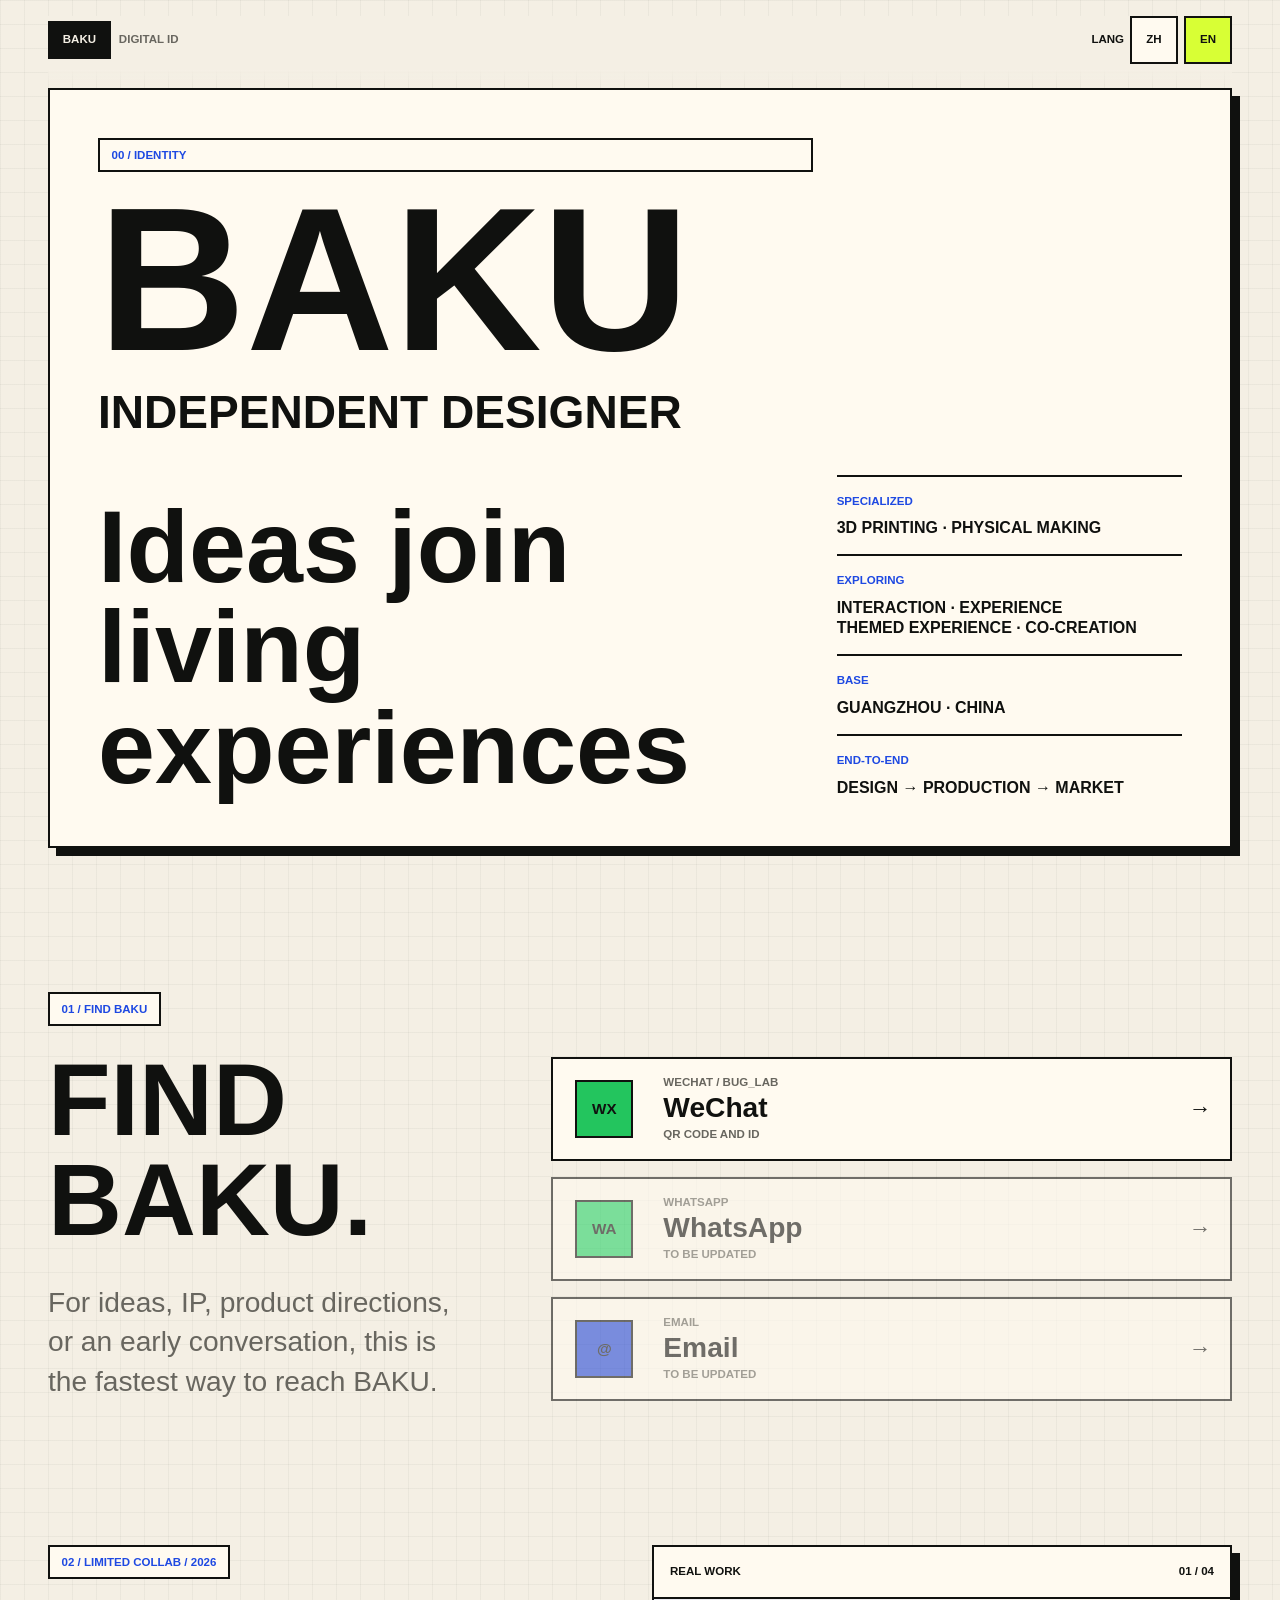
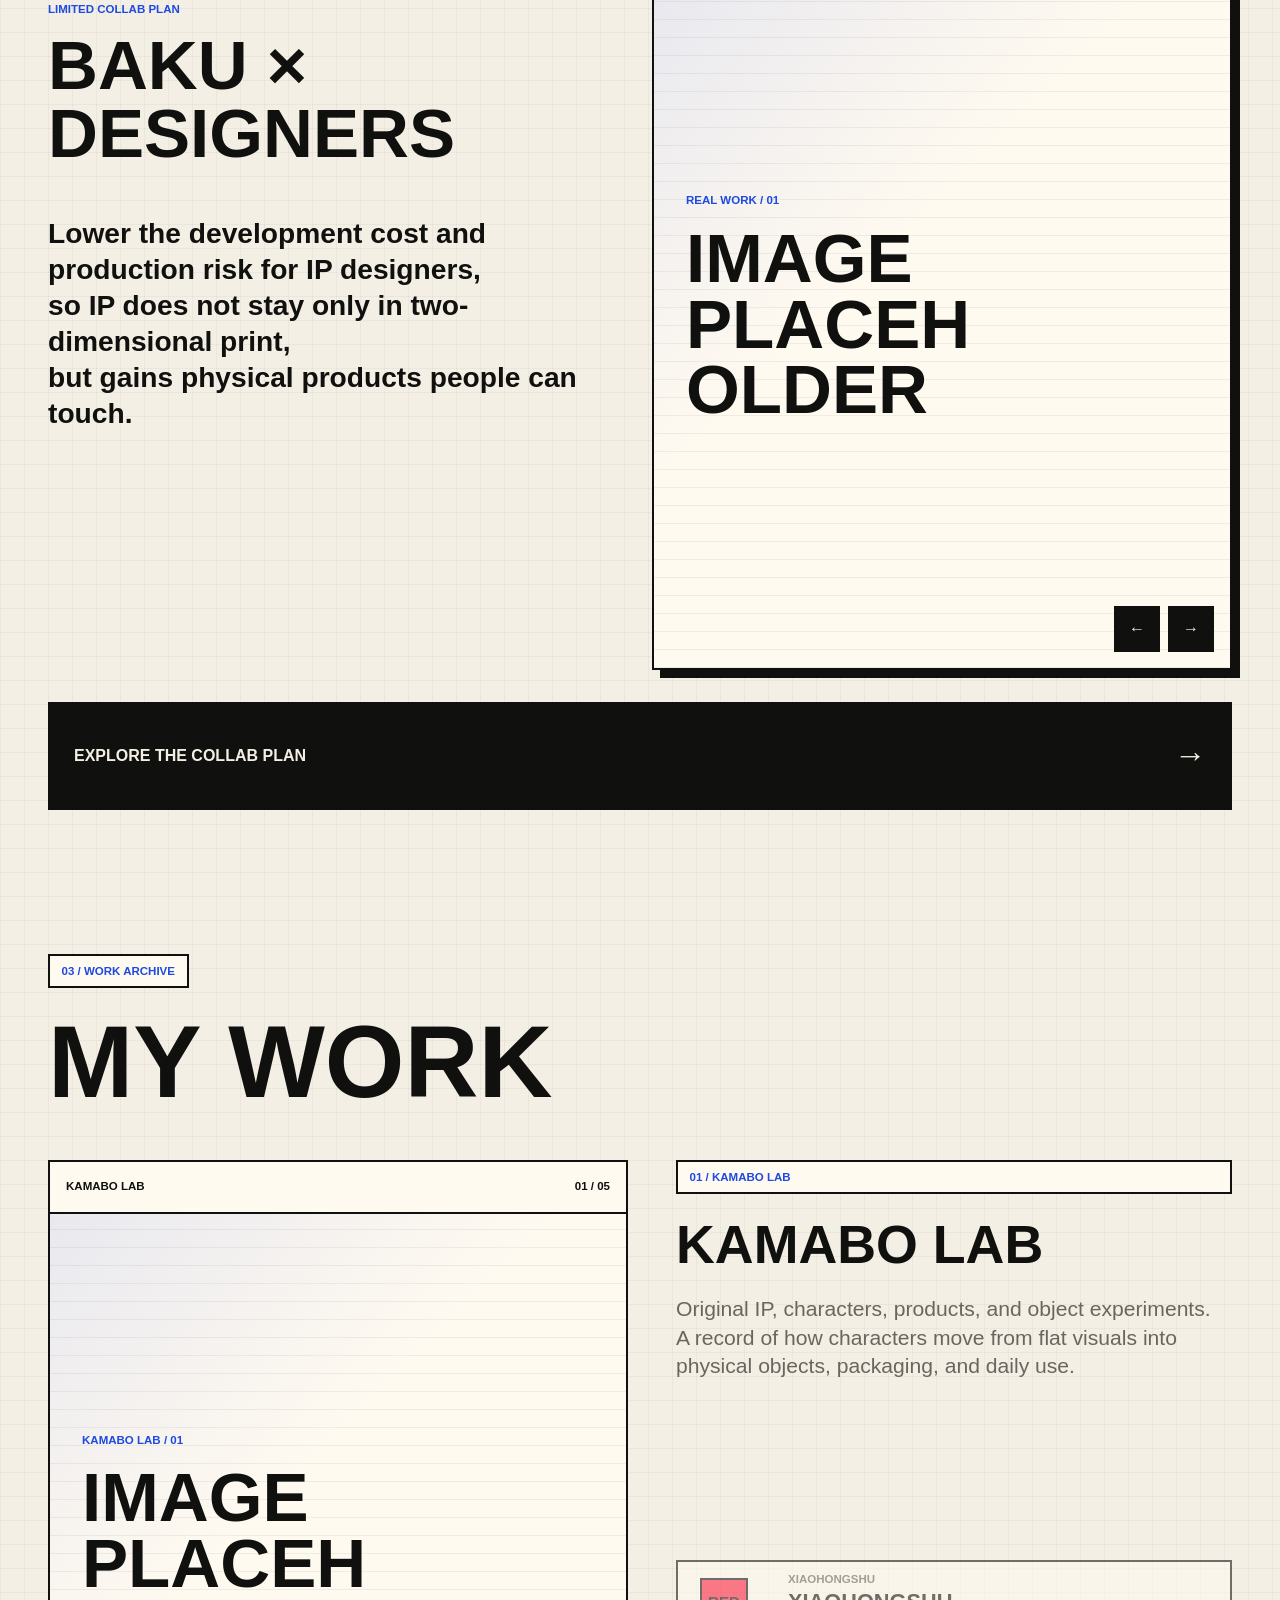
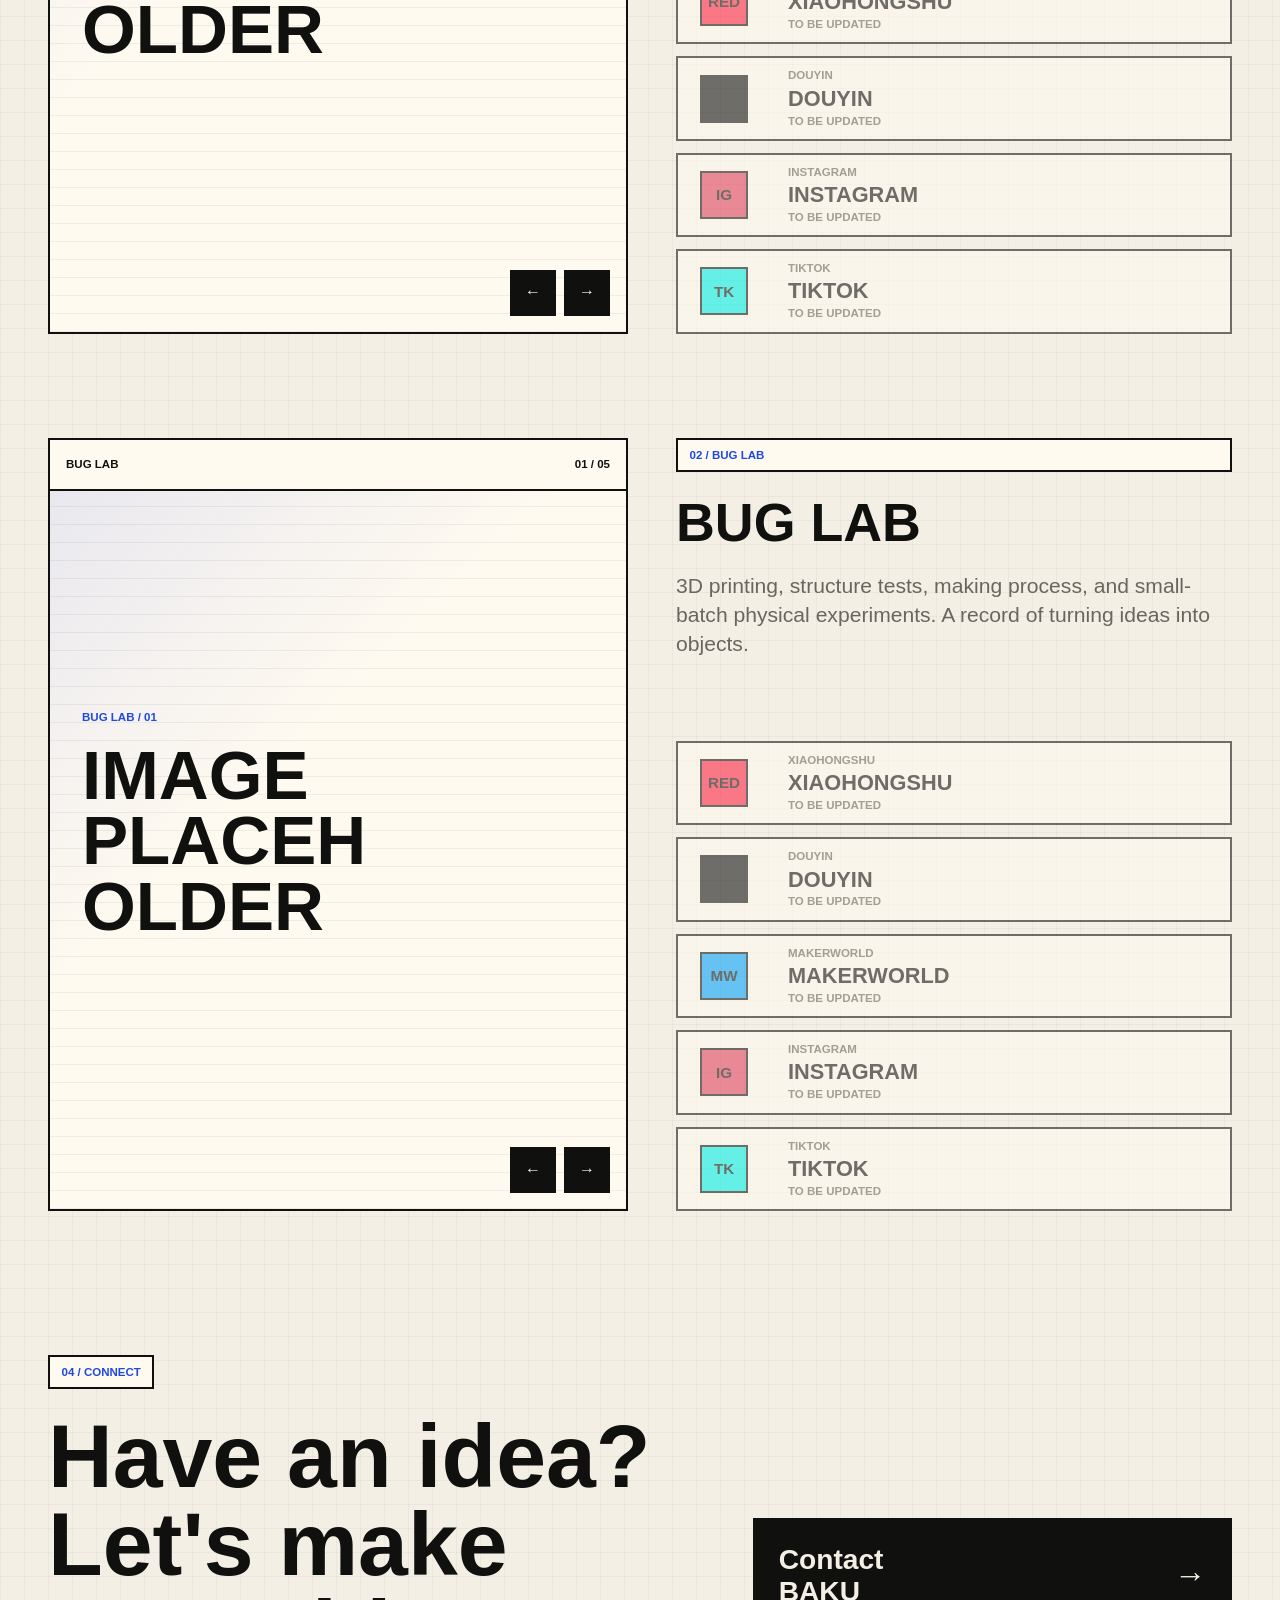
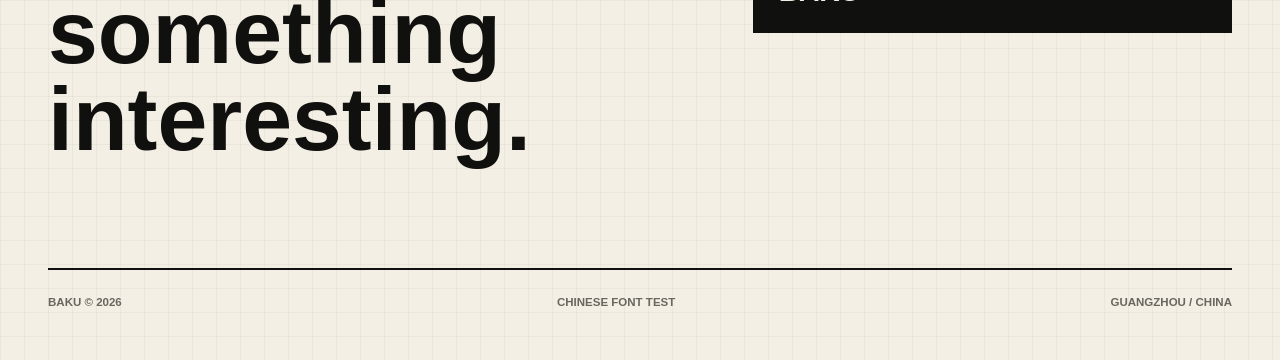
==== commit 1f7e26da: "Apply BAKU digital ID incremental revision" ====
--- a/index.html
+++ b/index.html
@@ -31,10 +31,10 @@
           <h1 id="hero-title">BAKU</h1>
           <p class="hero-role">
             <span data-i18n="identity.role">独立设计师</span>
-            <small data-i18n="identity.roleEn">INDEPENDENT DESIGNER</small>
+            <small data-i18n="identity.roleEn"></small>
           </p>
           <p class="hero-statement">
-            <span data-i18n="identity.statement">把想法变成体验</span>
+            <span data-i18n-html="identity.statement">把想法变成体验</span>
             <small data-i18n="identity.statementEn">IDEAS INTO EXPERIENCES.</small>
           </p>
         </div>
@@ -58,11 +58,11 @@
         </div>
       </section>
 
-      <section class="find-section" aria-labelledby="find-title">
+      <section class="find-section" id="find-baku" aria-labelledby="find-title">
         <div class="section-grid find-grid">
           <div>
             <p class="outline-label">01 / FIND BAKU</p>
-            <h2 id="find-title" data-i18n-html="find.title">找到<br />BAKU</h2>
+            <h2 id="find-title" data-i18n-html="find.title">找到<br />BAKU.</h2>
             <p class="section-copy" data-i18n="find.copy">如果你有想法、IP、产品方向，或只是想先聊聊，可以从这里找到我。</p>
           </div>
           <div class="find-actions" data-contact-list></div>
@@ -75,13 +75,15 @@
             <p class="outline-label">02 / LIMITED COLLAB / 2026</p>
             <p class="eyebrow" data-i18n="collab.homeName">限时共创计划</p>
             <h2 id="collab-title">BAKU ×<br />DESIGNERS</h2>
-            <p class="manifesto" data-i18n="collab.manifesto">找一些有趣的 IP，一起把它们变成真的。</p>
+            <p class="manifesto" data-i18n-html="collab.manifesto">找一些有趣的 IP，一起把它们变成真的。</p>
           </div>
           <div data-gallery="collab" class="gallery-block large-frame" aria-label="Limited collab gallery"></div>
         </div>
         <a class="full-action" href="/collab/">
-          <span data-i18n="collab.ctaZh">查看完整共创计划</span>
-          <strong>EXPLORE THE COLLAB PLAN</strong>
+          <span class="cta-copy">
+            <span data-i18n="collab.ctaZh">查看完整共创计划</span>
+            <strong>EXPLORE THE COLLAB PLAN</strong>
+          </span>
           <b aria-hidden="true">→</b>
         </a>
       </section>
@@ -94,14 +96,14 @@
 
       <section class="closing-section" aria-labelledby="closing-title">
         <div>
-          <p class="outline-label">04 / 联系 / CONNECT</p>
+          <p class="outline-label" data-i18n="closing.label">04 / 联系 / CONNECT</p>
           <h2 id="closing-title" data-i18n-html="closing.title">有想法？<br />一起做点<br />有意思的。</h2>
           <p data-i18n-html="closing.en">HAVE AN IDEA?<br />LET'S MAKE SOMETHING TOGETHER.</p>
         </div>
-        <button class="full-action closing-action" type="button" data-open-wechat>
-          <span data-i18n="closing.cta">联系 BAKU</span>
+        <a class="full-action closing-action" href="#find-baku">
+          <span class="cta-copy" data-i18n-html="closing.cta">联系<br />BAKU</span>
           <b aria-hidden="true">→</b>
-        </button>
+        </a>
       </section>
 
       <footer class="site-footer">
--- a/assets/styles.css
+++ b/assets/styles.css
@@ -76,6 +76,7 @@
   color: inherit;
   font: inherit;
   letter-spacing: 0;
+  transition: background-color 180ms ease-out, color 180ms ease-out, border-color 180ms ease-out;
 }
 
 a { text-decoration: none; }
@@ -243,6 +244,16 @@
   text-transform: uppercase;
 }
 
+.hero-role small:empty,
+.hero-statement small:empty {
+  display: none;
+}
+
+.cta-copy > span:empty,
+.closing-section p:empty {
+  display: none;
+}
+
 .hero-role span {
   color: var(--color-ink);
   font-family: var(--font-display-zh);
@@ -305,6 +316,10 @@
 .find-grid > div:first-child { grid-column: 1 / 6; }
 .find-grid > div:last-child { grid-column: 6 / 13; }
 
+.find-section {
+  scroll-margin-top: 96px;
+}
+
 h2 {
   font-family: var(--font-display-zh);
   font-size: var(--t2);
@@ -314,6 +329,20 @@
 
 html:lang(en) h2 {
   font-family: var(--font-display-en);
+}
+
+html:lang(en) .hero-statement span,
+html:lang(en) .closing-section h2 {
+  max-width: 11ch;
+}
+
+html:lang(en) .closing-section h2 {
+  max-width: 18ch;
+  font-size: clamp(3.5rem, 7vw, 6rem);
+}
+
+html:lang(en) .hero-meta dd span {
+  display: none;
 }
 
 .section-copy {
@@ -340,7 +369,7 @@
 }
 
 .platform-action {
-  grid-template-columns: 86px minmax(0, 1fr) 48px;
+  grid-template-columns: 88px minmax(0, 1fr) 48px;
   min-height: 104px;
   background: var(--color-paper);
 }
@@ -349,8 +378,13 @@
   display: flex;
   align-items: center;
   justify-content: center;
+  align-self: center;
+  width: 58px;
+  height: 58px;
+  margin-left: var(--space-2);
+  border: var(--border) solid var(--color-line);
   background: var(--platform-color, var(--color-blue));
-  color: #fff;
+  color: var(--color-ink);
   font-family: var(--font-display-en);
   font-size: 0.95rem;
   font-weight: 900;
@@ -386,14 +420,22 @@
   display: flex;
   align-items: center;
   justify-content: center;
-  border-left: var(--border) solid var(--color-line);
   font-family: var(--font-display-en);
   font-size: 1.4rem;
   font-weight: 900;
+  transition: transform 180ms ease-out;
 }
 
 .platform-action.is-disabled {
   opacity: 0.58;
+}
+
+.platform-action:not(.is-disabled):hover {
+  background: var(--color-acid);
+}
+
+.platform-action:not(.is-disabled):hover b {
+  transform: translateX(4px);
 }
 
 .collab-home-grid > .collab-copy { grid-column: 1 / 7; }
@@ -506,11 +548,16 @@
 }
 
 .full-action {
-  grid-template-columns: minmax(0, 0.72fr) minmax(0, 1fr) 72px;
+  display: flex;
+  align-items: center;
+  justify-content: space-between;
+  gap: var(--space-3);
   min-height: 108px;
   margin-top: var(--space-4);
+  border: var(--border) solid var(--color-line);
   background: var(--color-ink);
   color: var(--color-bg);
+  padding: var(--space-3);
 }
 
 .full-action span,
@@ -519,18 +566,25 @@
 .black-action {
   display: flex;
   align-items: center;
-  padding: var(--space-3);
   font-weight: 900;
   line-height: 1.12;
 }
 
-.full-action span {
+.full-action .cta-copy {
+  display: flex;
+  min-width: 0;
+  flex-direction: column;
+  align-items: flex-start;
+  gap: 6px;
   font-size: var(--t5);
 }
 
-.full-action strong,
-.full-action b {
-  border-left: var(--border) solid var(--color-bg);
+.full-action .cta-copy > span,
+.full-action > span:not(.cta-copy) {
+  font-size: var(--t5);
+}
+
+.full-action strong {
   font-family: var(--font-display-en);
   font-size: var(--t6);
   text-transform: uppercase;
@@ -538,7 +592,19 @@
 
 .full-action b {
   justify-content: center;
+  margin-left: auto;
   font-size: 2rem;
+  transition: transform 180ms ease-out;
+}
+
+.full-action:hover,
+.black-action:hover {
+  background: var(--color-paper);
+  color: var(--color-ink);
+}
+
+.full-action:hover b {
+  transform: translateX(4px);
 }
 
 .work-section > h2 {
@@ -596,7 +662,8 @@
 }
 
 .social-action .platform-color {
-  width: 64px;
+  width: 48px;
+  height: 48px;
 }
 
 .social-action .platform-text {
@@ -612,7 +679,7 @@
   display: grid;
   grid-template-columns: repeat(12, minmax(0, 1fr));
   gap: var(--grid-gap);
-  align-items: end;
+  align-items: center;
 }
 
 .closing-section > div {
@@ -655,14 +722,28 @@
 }
 
 .collab-detail-hero h1 {
+  max-width: 9ch;
+  margin-top: var(--space-2);
+  font-family: var(--font-display-zh);
+  font-size: var(--t2);
+  line-height: 0.98;
+}
+
+.collab-secondary {
+  margin-top: var(--space-2);
+  color: var(--color-ink);
+  font-size: var(--t4);
+}
+
+html:lang(en) .collab-secondary {
+  font-family: var(--font-display-en);
+}
+
+.collab-detail-hero h1 {
   max-width: 8ch;
   font-family: var(--font-display-zh);
   font-size: var(--t2);
   line-height: 0.98;
-}
-
-.collab-secondary {
-  margin-top: var(--space-3);
 }
 
 .detail-intro {
@@ -678,8 +759,22 @@
 }
 
 .process-section h2 {
+  max-width: 13ch;
+  margin-bottom: var(--space-2);
+  font-family: var(--font-display-en);
+}
+
+html:lang(zh-CN) .process-section h2 {
+  max-width: 14ch;
+  font-family: var(--font-display-zh);
+}
+
+.process-title-en {
   margin-bottom: var(--space-5);
-  font-family: var(--font-display-en);
+  color: var(--color-blue);
+  font-family: var(--font-display-en);
+  font-size: var(--t7);
+  font-weight: 900;
 }
 
 .process-journal {
@@ -819,8 +914,10 @@
 }
 
 .black-action {
+  padding: var(--space-3);
+  justify-content: center;
+  border: var(--border) solid var(--color-line);
   width: 100%;
-  justify-content: center;
   margin-top: var(--space-3);
   background: var(--color-ink);
   color: var(--color-bg);
@@ -981,8 +1078,14 @@
   }
 
   .platform-action {
-    grid-template-columns: 64px minmax(0, 1fr) 42px;
+    grid-template-columns: 74px minmax(0, 1fr) 42px;
     min-height: 88px;
+  }
+
+  .platform-color {
+    width: 50px;
+    height: 50px;
+    margin-left: 12px;
   }
 
   .platform-text {
@@ -990,16 +1093,11 @@
   }
 
   .full-action {
-    grid-template-columns: minmax(0, 1fr) 54px;
     min-height: 88px;
   }
 
   .full-action strong {
-    display: none;
-  }
-
-  .full-action b {
-    border-left: var(--border) solid var(--color-bg);
+    display: block;
   }
 
   .gallery-slide {
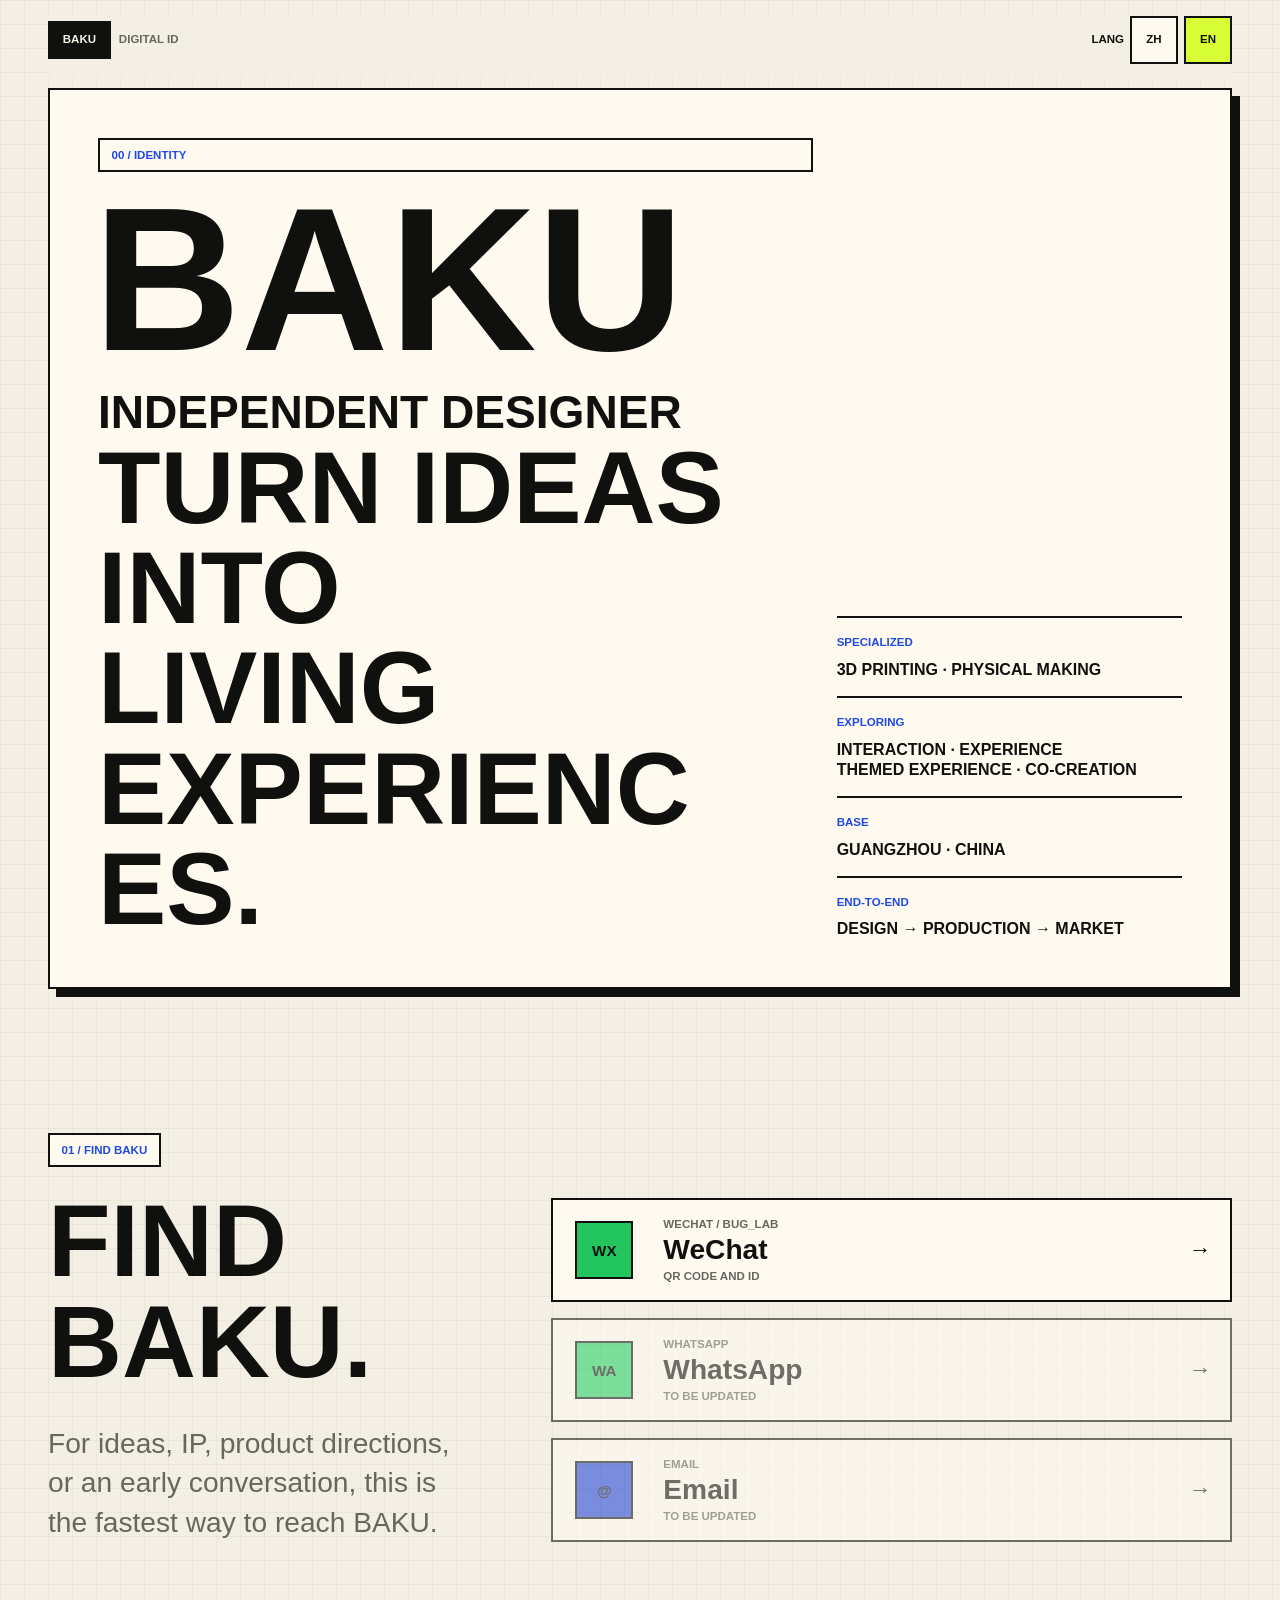
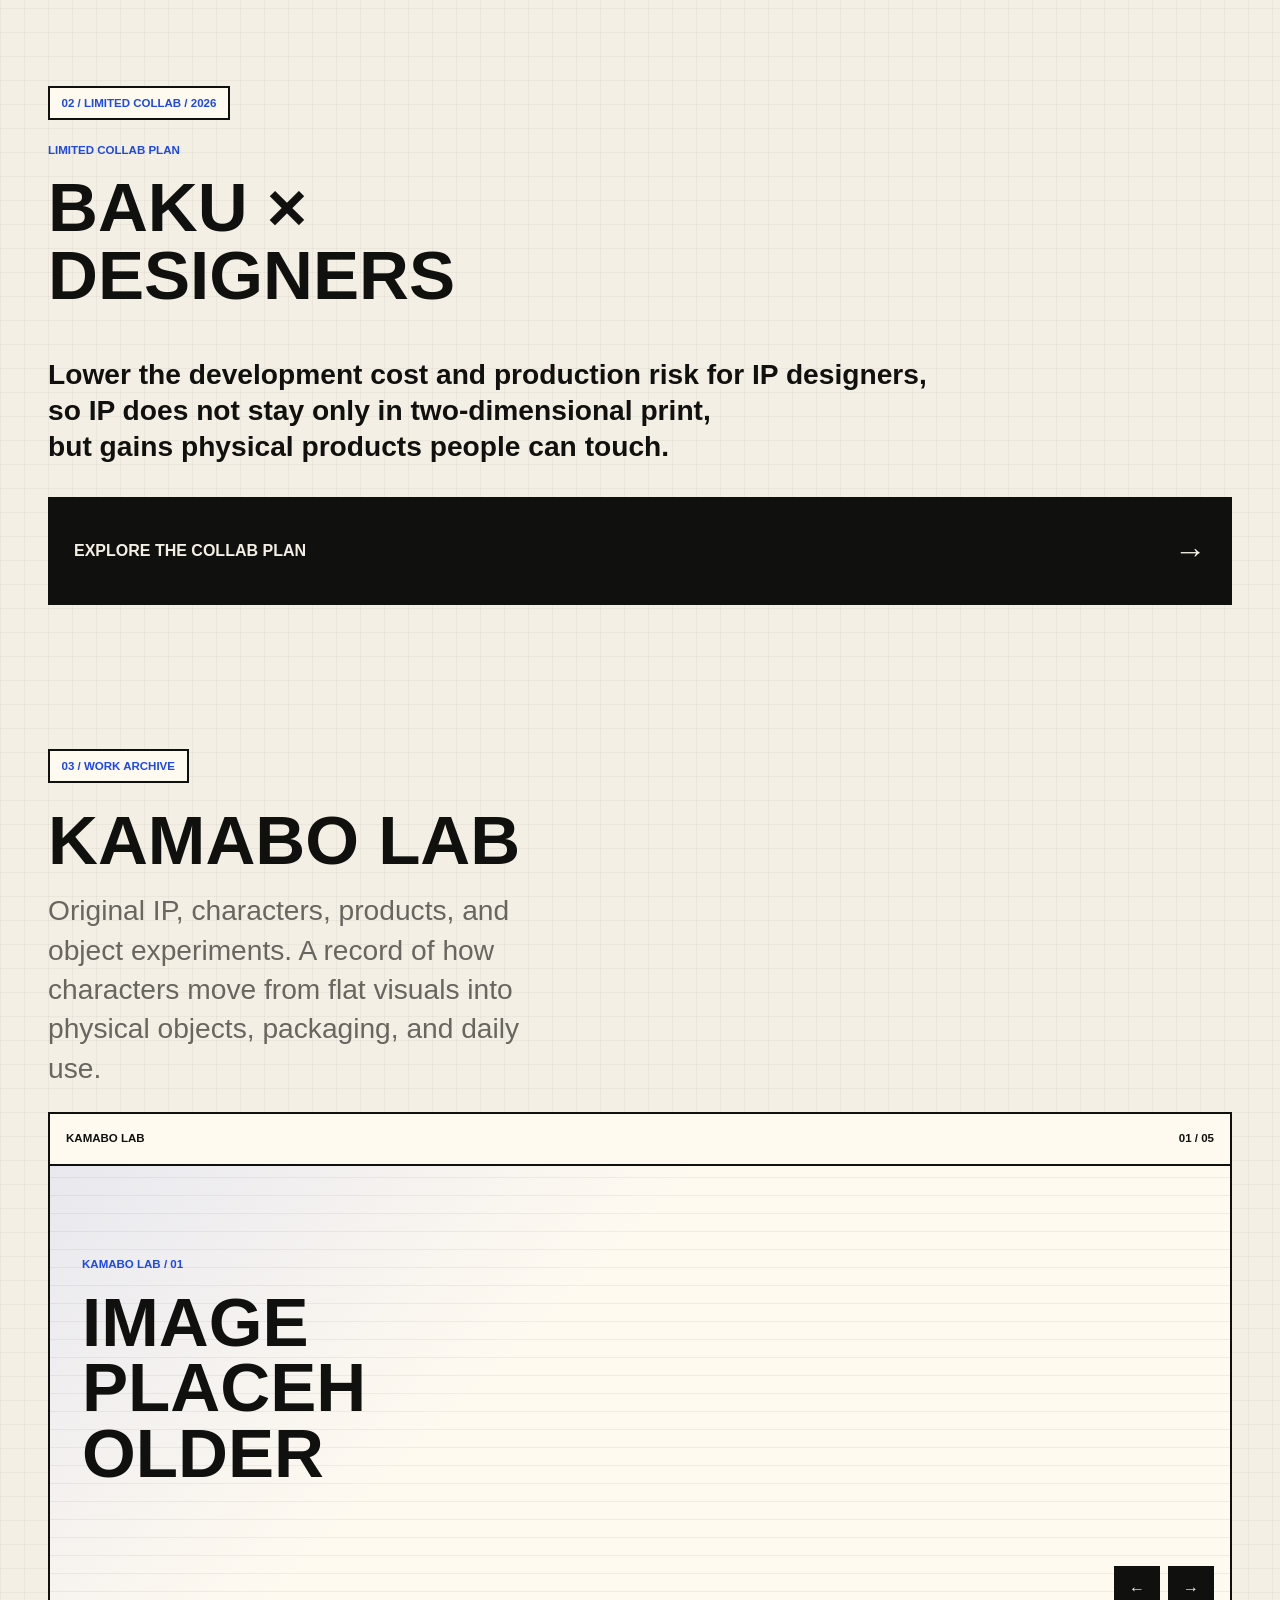
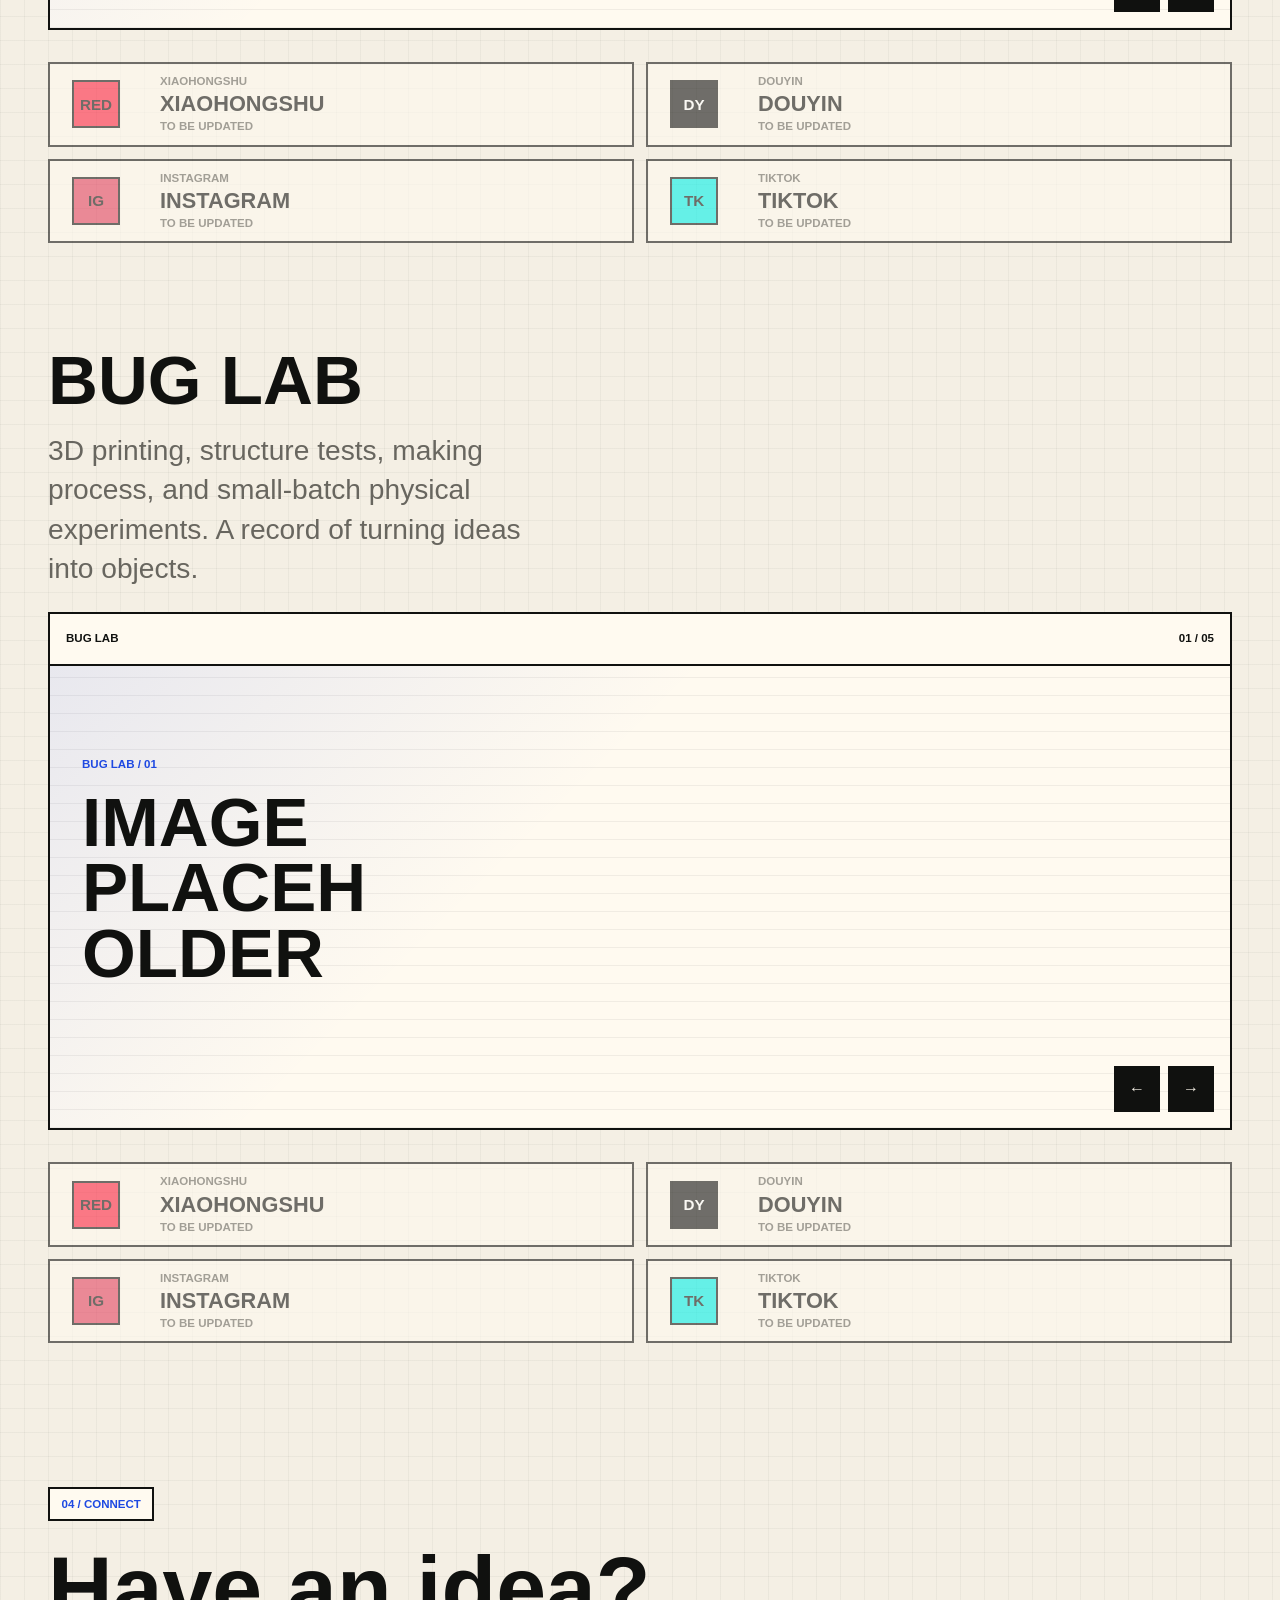
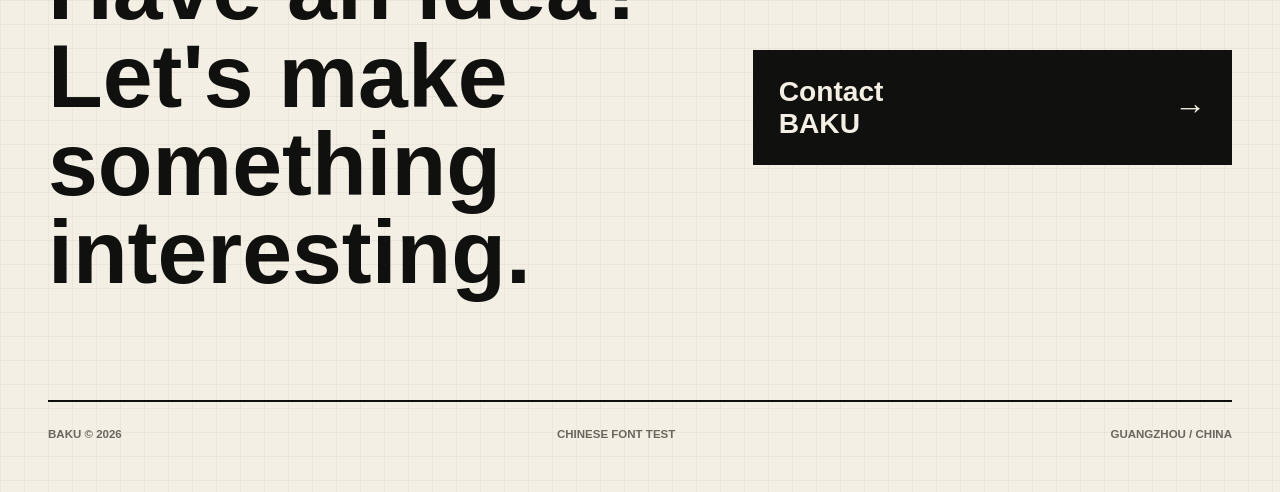
==== commit 4c3ce1a4: "Refine mobile layout and social buttons" ====
--- a/index.html
+++ b/index.html
@@ -77,7 +77,6 @@
             <h2 id="collab-title">BAKU ×<br />DESIGNERS</h2>
             <p class="manifesto" data-i18n-html="collab.manifesto">找一些有趣的 IP，一起把它们变成真的。</p>
           </div>
-          <div data-gallery="collab" class="gallery-block large-frame" aria-label="Limited collab gallery"></div>
         </div>
         <a class="full-action" href="/collab/">
           <span class="cta-copy">
@@ -88,9 +87,8 @@
         </a>
       </section>
 
-      <section class="work-section" aria-labelledby="work-title">
+      <section class="work-section" aria-label="Work archive">
         <p class="outline-label">03 / WORK ARCHIVE</p>
-        <h2 id="work-title" data-i18n="work.title">我的创作</h2>
         <div class="work-list" data-work-list></div>
       </section>
 
--- a/assets/styles.css
+++ b/assets/styles.css
@@ -76,7 +76,7 @@
   color: inherit;
   font: inherit;
   letter-spacing: 0;
-  transition: background-color 180ms ease-out, color 180ms ease-out, border-color 180ms ease-out;
+  transition: background-color 180ms ease-out, color 180ms ease-out, border-color 180ms ease-out, box-shadow 180ms ease-out, transform 180ms ease-out;
 }
 
 a { text-decoration: none; }
@@ -225,6 +225,10 @@
   word-break: normal;
 }
 
+#hero-title {
+  margin-left: -0.025em;
+}
+
 .hero-role {
   margin-top: var(--space-3);
 }
@@ -384,7 +388,7 @@
   margin-left: var(--space-2);
   border: var(--border) solid var(--color-line);
   background: var(--platform-color, var(--color-blue));
-  color: var(--color-ink);
+  color: var(--platform-ink, var(--color-ink));
   font-family: var(--font-display-en);
   font-size: 0.95rem;
   font-weight: 900;
@@ -432,14 +436,17 @@
 
 .platform-action:not(.is-disabled):hover {
   background: var(--color-acid);
+  box-shadow: var(--shadow);
+  transform: translate(-2px, -2px);
 }
 
 .platform-action:not(.is-disabled):hover b {
   transform: translateX(4px);
 }
 
-.collab-home-grid > .collab-copy { grid-column: 1 / 7; }
-.collab-home-grid > .gallery-block { grid-column: 7 / 13; }
+.collab-home-grid > .collab-copy {
+  grid-column: 1 / 10;
+}
 
 .collab-copy h2 {
   margin-top: var(--space-2);
@@ -463,7 +470,7 @@
 }
 
 .project-gallery {
-  aspect-ratio: 3 / 4;
+  aspect-ratio: 16 / 7;
   box-shadow: none;
 }
 
@@ -618,43 +625,40 @@
 
 .project-row {
   display: grid;
-  grid-template-columns: repeat(12, minmax(0, 1fr));
-  gap: var(--grid-gap);
-  align-items: stretch;
+  gap: var(--space-3);
 }
 
 .project-row > .gallery-block {
-  grid-column: 1 / 7;
+  width: 100%;
 }
 
 .project-info {
-  grid-column: 7 / 13;
   display: flex;
   flex-direction: column;
   min-width: 0;
-  padding-left: var(--space-3);
 }
 
 .project-info h3 {
-  font-family: var(--font-display-zh);
-  font-size: clamp(2rem, 4.2vw, 4rem);
+  font-family: var(--font-display-en), var(--font-display-zh);
+  font-size: var(--t3);
   font-weight: 900;
   line-height: 0.98;
+  text-transform: uppercase;
 }
 
 .project-info p:not(.outline-label) {
-  max-width: 34rem;
-  margin-top: var(--space-3);
+  max-width: 30rem;
+  margin-top: var(--space-2);
   color: var(--color-muted);
-  font-size: clamp(1.05rem, 1.65vw, 1.45rem);
-  line-height: 1.36;
+  font-size: var(--t5);
+  line-height: 1.4;
 }
 
 .social-stack {
   display: grid;
   gap: 12px;
-  margin-top: auto;
-  padding-top: var(--space-3);
+  grid-template-columns: repeat(2, minmax(0, 1fr));
+  padding-top: var(--space-1);
 }
 
 .social-action {
@@ -1000,9 +1004,9 @@
   .find-grid > div:first-child,
   .find-grid > div:last-child,
   .collab-home-grid > .collab-copy,
-  .collab-home-grid > .gallery-block,
   .project-row > .gallery-block,
   .project-info,
+  .social-stack,
   .closing-section > div,
   .closing-action,
   .process-no,
@@ -1026,16 +1030,8 @@
     align-content: start;
   }
 
-  .collab-home-grid > .gallery-block {
-    max-width: 620px;
-  }
-
   .project-row {
     gap: var(--space-4);
-  }
-
-  .project-row > .gallery-block {
-    max-width: 520px;
   }
 
   .process-step {
@@ -1072,9 +1068,52 @@
     padding: var(--space-3);
   }
 
+  .outline-label {
+    margin-bottom: var(--space-1);
+  }
+
+  .section-copy,
+  .project-info p:not(.outline-label),
+  .closing-section p:last-child {
+    margin-top: var(--space-2);
+  }
+
   .hero-statement span {
-    max-width: 7ch;
-    font-size: clamp(3rem, 17vw, 4.8rem);
+    max-width: none;
+    font-size: clamp(3rem, 13vw, 4.1rem);
+  }
+
+  .hero-role {
+    margin-top: var(--space-1);
+  }
+
+  .hero-statement {
+    margin-top: var(--space-4);
+  }
+
+  html:lang(en) .hero-statement span {
+    max-width: none;
+    font-size: clamp(1.45rem, 5.8vw, 2.2rem);
+  }
+
+  .collab-copy .eyebrow {
+    margin-top: var(--space-1);
+    font-family: var(--font-display-zh);
+    font-size: clamp(2.6rem, 13.5vw, 3.5rem);
+    line-height: 0.98;
+    text-transform: none;
+  }
+
+  .collab-copy .outline-label {
+    margin-bottom: 0;
+  }
+
+  .collab-copy .manifesto {
+    margin-top: var(--space-2);
+  }
+
+  .step-statement {
+    margin-top: var(--space-1);
   }
 
   .platform-action {
@@ -1100,10 +1139,66 @@
     display: block;
   }
 
+  .closing-section h2 {
+    max-width: none;
+  }
+
+  html:lang(en) .closing-section h2 {
+    max-width: none;
+    font-size: clamp(1.42rem, 5.2vw, 1.85rem);
+    line-height: 1.04;
+  }
+
+  .closing-section {
+    row-gap: var(--space-1);
+  }
+
+  .closing-action {
+    margin-top: 0;
+  }
+
   .gallery-slide {
     padding-inline: var(--space-3);
   }
 
+  .project-gallery {
+    aspect-ratio: 3 / 4;
+  }
+
+  .social-stack {
+    grid-template-columns: repeat(2, minmax(0, 1fr));
+    gap: 10px;
+  }
+
+  .social-action {
+    grid-template-columns: 56px minmax(0, 1fr);
+    min-height: 76px;
+  }
+
+  .social-action .platform-color {
+    width: 38px;
+    height: 38px;
+    margin-left: 10px;
+    font-size: 0.8rem;
+  }
+
+  .social-action .platform-text {
+    padding: 8px 10px;
+  }
+
+  .social-action .platform-text small,
+  .social-action .platform-text em {
+    font-size: 0.62rem;
+  }
+
+  .social-action .platform-text strong {
+    font-size: 0.86rem;
+  }
+
+  .social-action b {
+    display: none;
+  }
+
   .gallery-slide strong {
     font-size: var(--t4);
   }
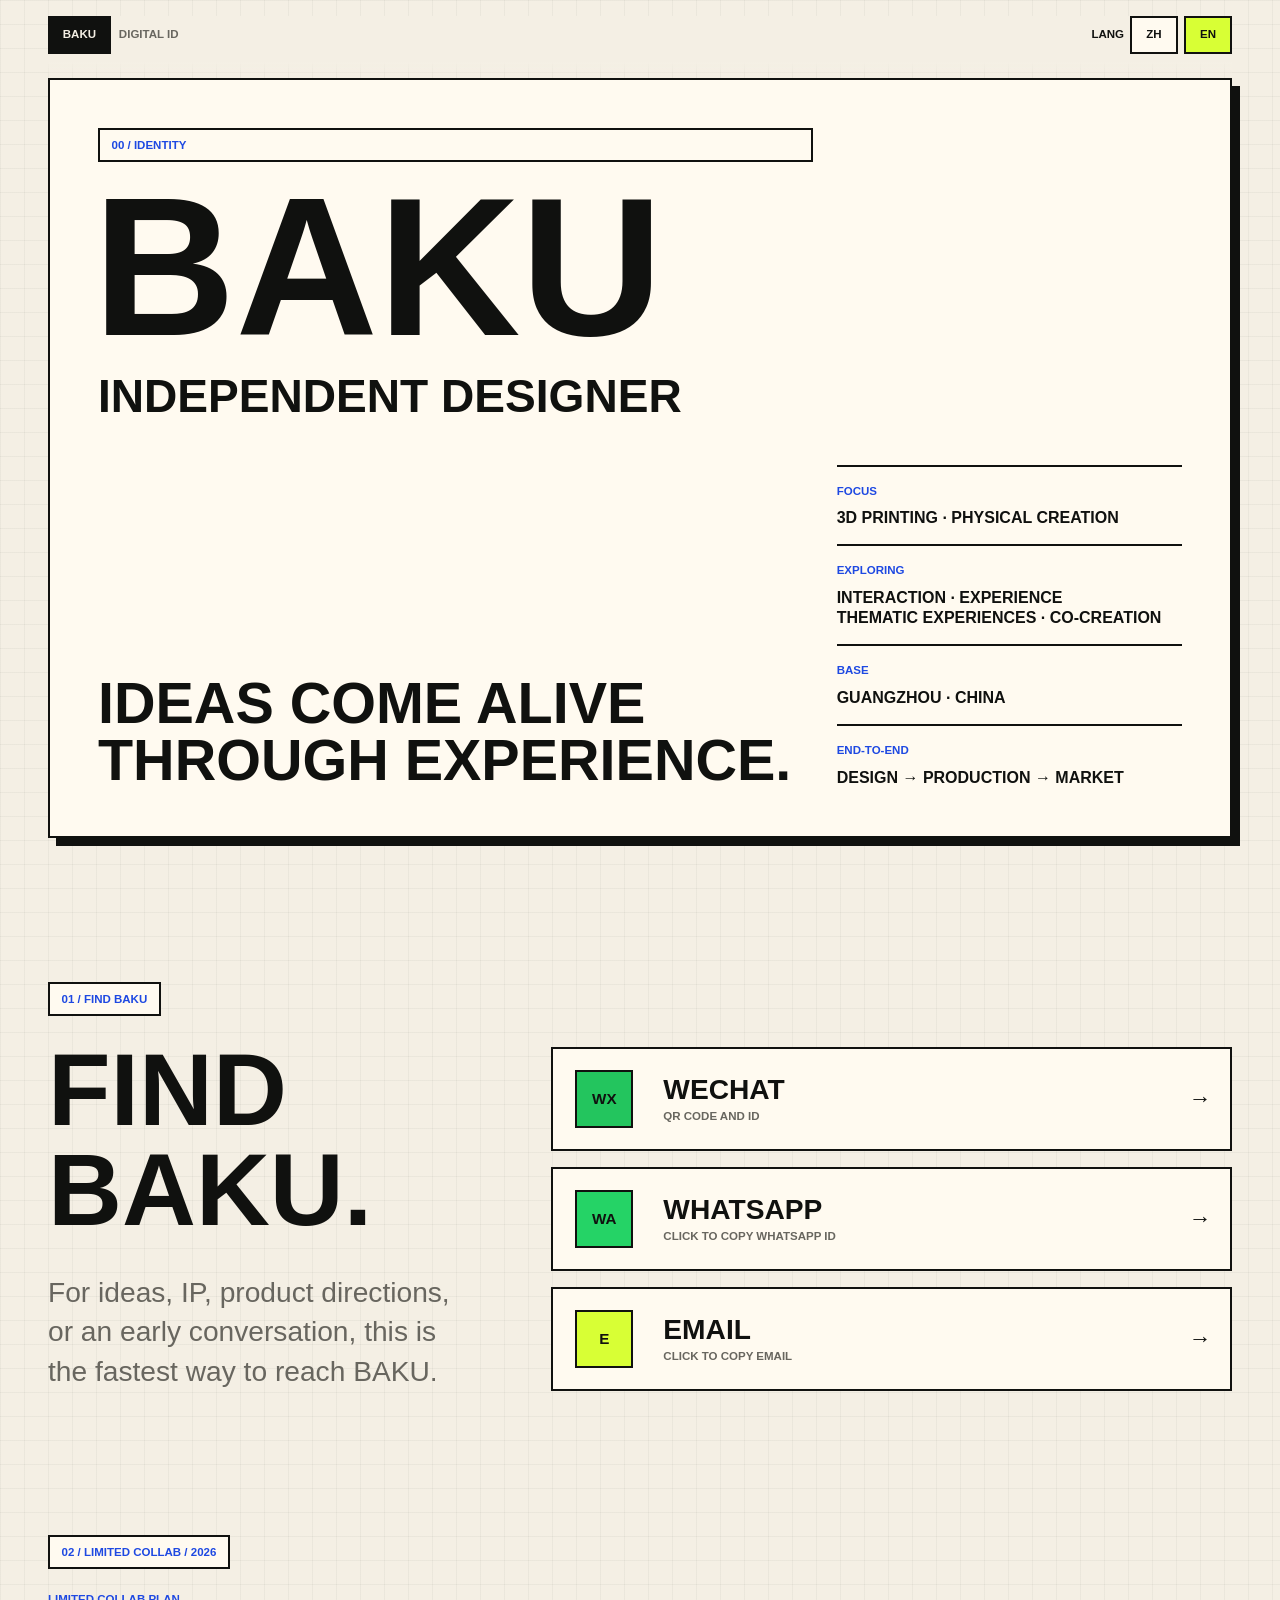
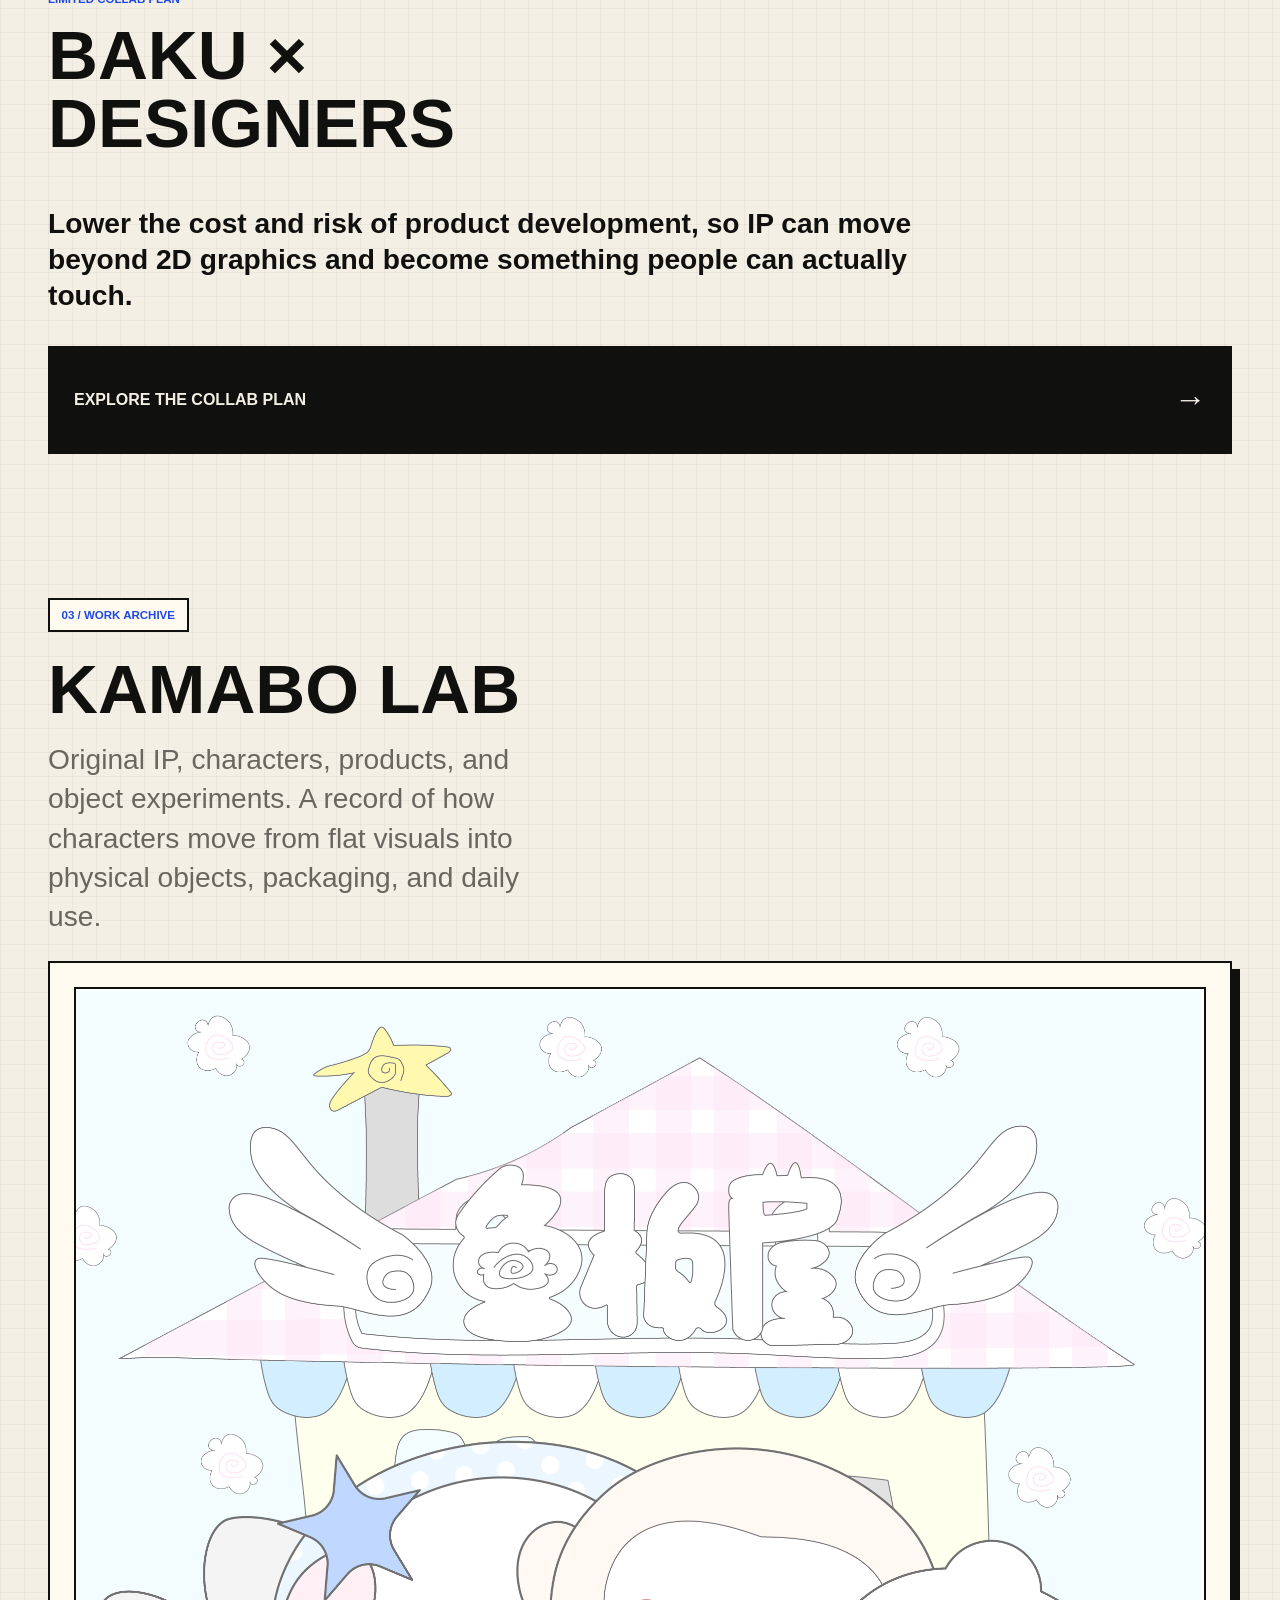
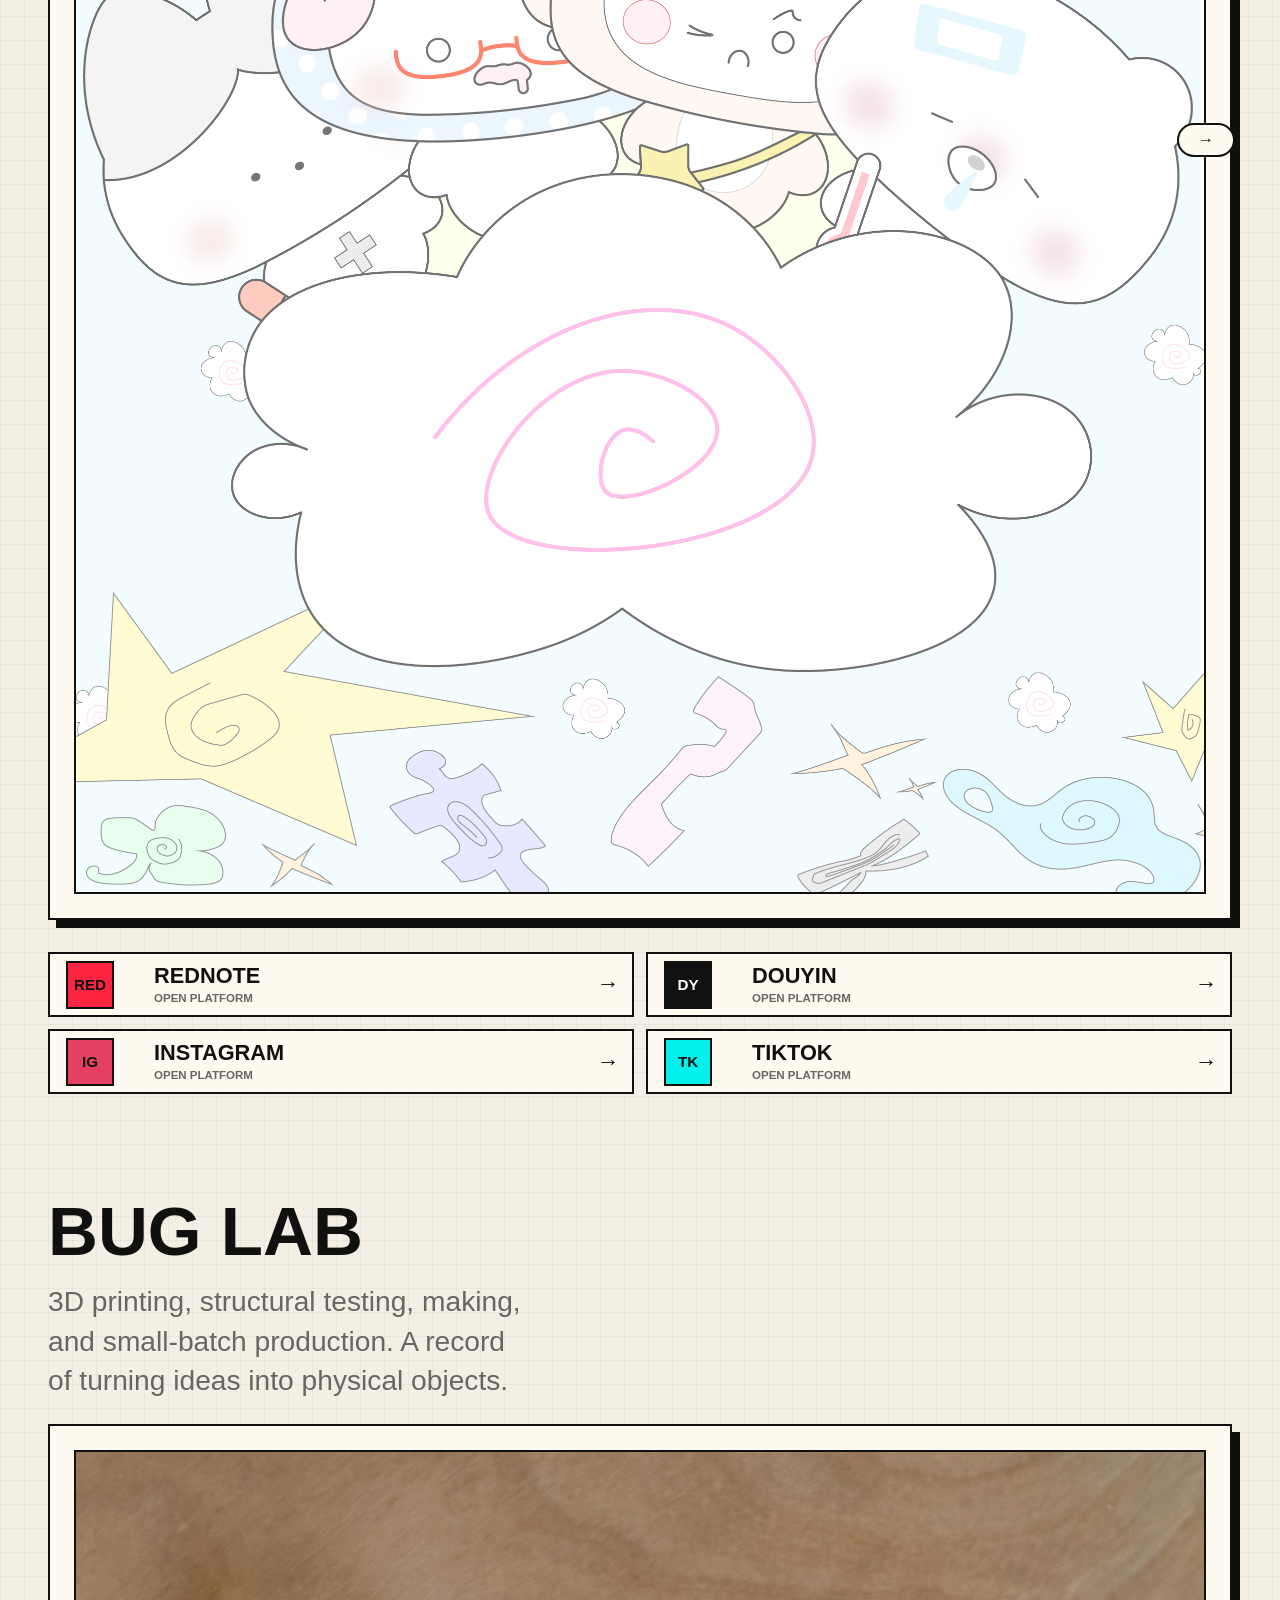
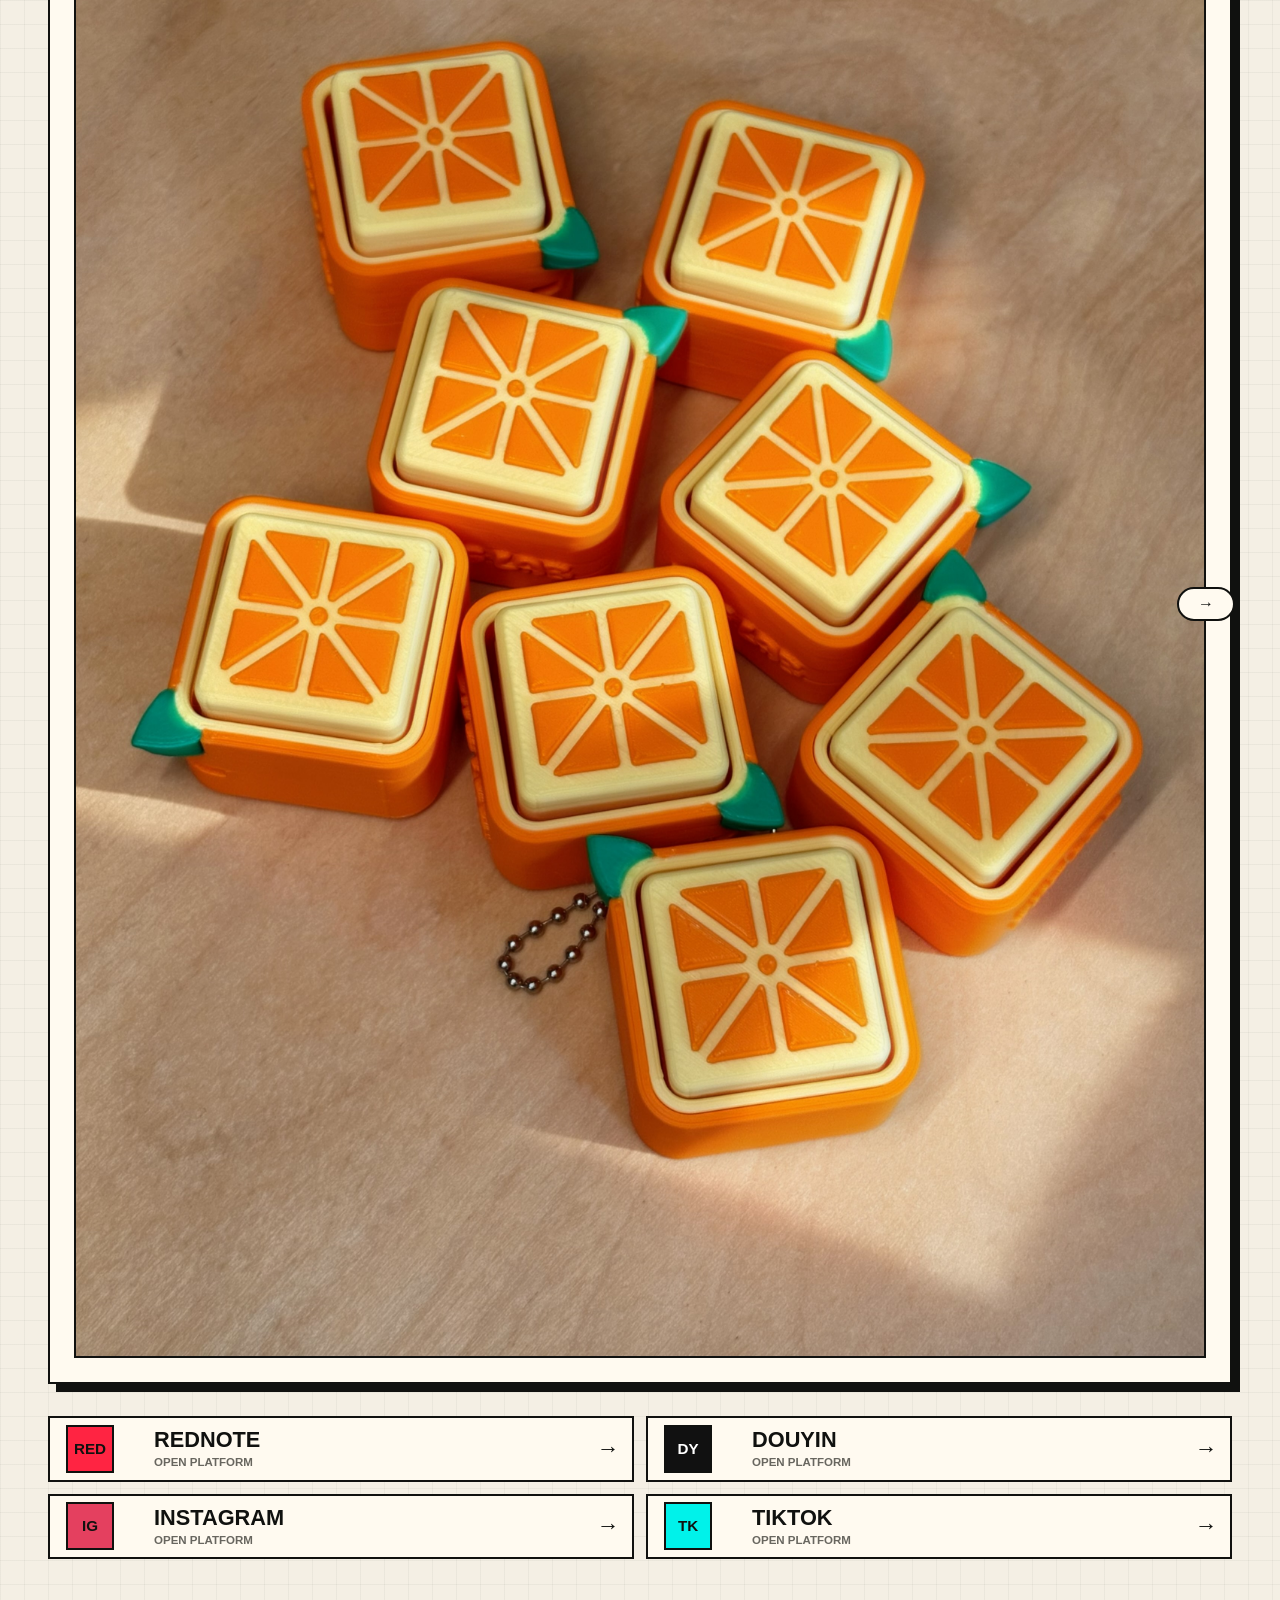
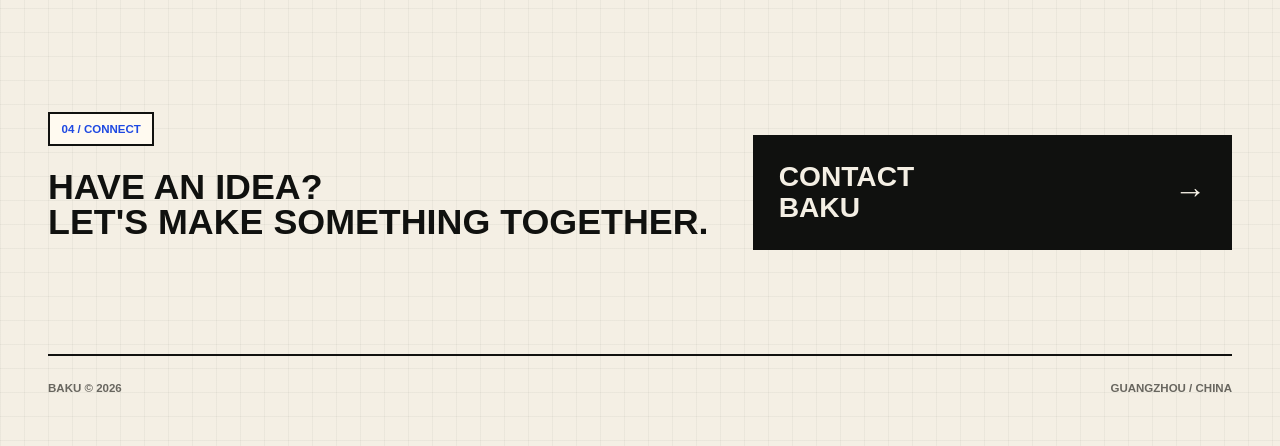
==== commit 33dc9a80: "Sync BAKU static site to root" ====
--- a/index.html
+++ b/index.html
@@ -106,7 +106,6 @@
 
       <footer class="site-footer">
         <span>BAKU © 2026</span>
-        <a href="/font-test/" data-i18n="footer.fontTest">中文字体测试</a>
         <span data-i18n="footer.location">广州 / 中国</span>
       </footer>
     </main>
--- a/assets/styles.css
+++ b/assets/styles.css
@@ -40,6 +40,8 @@
   --border: 2px;
   --shadow: 8px 8px 0 var(--color-ink);
   --touch: 48px;
+  --image-frame-gap: 24px;
+  --gallery-control-overhang: 29px;
 }
 
 * { box-sizing: border-box; }
@@ -70,6 +72,21 @@
   font-family: var(--font-body-en), var(--font-body-zh);
 }
 
+html:lang(en) body,
+html:lang(en) h1,
+html:lang(en) h2,
+html:lang(en) h3,
+html:lang(en) p,
+html:lang(en) a,
+html:lang(en) button,
+html:lang(en) strong,
+html:lang(en) span,
+html:lang(en) em {
+  word-break: normal;
+  overflow-wrap: normal;
+  hyphens: none;
+}
+
 body.sheet-open { overflow: hidden; }
 
 a, button {
@@ -158,7 +175,7 @@
 
 .lang-switch button {
   min-width: var(--touch);
-  min-height: var(--touch);
+  min-height: 38px;
   border: var(--border) solid var(--color-line);
   background: var(--color-paper);
   font-weight: 900;
@@ -227,6 +244,25 @@
 
 #hero-title {
   margin-left: -0.025em;
+  white-space: nowrap;
+}
+
+#hero-title,
+.hero-role span,
+.hero-statement span,
+.collab-copy .eyebrow,
+.collab-copy h2,
+.collab-detail-hero h1,
+.collab-secondary,
+.outline-label,
+.platform-text strong,
+.platform-text em,
+.full-action .cta-copy > span,
+.full-action strong,
+.process-copy h3,
+.process-no,
+.closing-section h2 {
+  white-space: nowrap;
 }
 
 .hero-role {
@@ -357,6 +393,29 @@
   line-height: 1.4;
 }
 
+.section-copy,
+.manifesto,
+.project-info p:not(.outline-label),
+.detail-intro,
+.step-statement,
+.step-body,
+.font-intro {
+  text-align: justify;
+  text-align-last: left;
+}
+
+html:lang(en) .section-copy,
+html:lang(en) .manifesto,
+html:lang(en) .project-info p:not(.outline-label),
+html:lang(en) .detail-intro,
+html:lang(en) .step-statement,
+html:lang(en) .step-body,
+html:lang(en) .font-intro {
+  text-align: left;
+  text-align-last: auto;
+  word-spacing: normal;
+}
+
 .find-actions {
   display: grid;
   align-content: end;
@@ -382,10 +441,9 @@
   display: flex;
   align-items: center;
   justify-content: center;
-  align-self: center;
   width: 58px;
   height: 58px;
-  margin-left: var(--space-2);
+  margin: auto 0 auto var(--space-2);
   border: var(--border) solid var(--color-line);
   background: var(--platform-color, var(--color-blue));
   color: var(--platform-ink, var(--color-ink));
@@ -414,6 +472,10 @@
   text-transform: uppercase;
 }
 
+.platform-text small {
+  display: none;
+}
+
 .platform-text strong {
   font-size: var(--t5);
   font-weight: 900;
@@ -470,8 +532,27 @@
 }
 
 .project-gallery {
-  aspect-ratio: 16 / 7;
-  box-shadow: none;
+  border: var(--border) solid var(--color-line);
+  background: var(--color-paper);
+  overflow: visible;
+  padding: var(--image-frame-gap);
+  box-shadow: var(--shadow);
+}
+
+.project-gallery .gallery-toolbar {
+  display: none;
+}
+
+.project-gallery .gallery-controls {
+  top: var(--image-frame-gap);
+  right: var(--image-frame-gap);
+  bottom: var(--image-frame-gap);
+  left: var(--image-frame-gap);
+  display: flex;
+  align-items: center;
+  justify-content: space-between;
+  padding: 0;
+  pointer-events: none;
 }
 
 .gallery-toolbar,
@@ -504,19 +585,38 @@
 }
 
 .gallery-controls button {
-  width: 46px;
-  height: 46px;
-  border: var(--border) solid var(--color-line);
-  background: var(--color-ink);
-  color: var(--color-bg);
+  width: 58px;
+  height: 34px;
+  border: var(--border) solid var(--color-line);
+  background: var(--color-paper);
+  color: var(--color-ink);
+  border-radius: 999px;
   font-family: var(--font-display-en);
   font-weight: 900;
   pointer-events: auto;
+  transition: opacity 140ms ease-out, transform 140ms ease-out;
+}
+
+.project-gallery .gallery-controls button {
+  margin-inline: calc(var(--gallery-control-overhang) * -1);
+  opacity: 0;
+  pointer-events: none;
+}
+
+.gallery-controls button.is-hidden {
+  opacity: 0;
+  pointer-events: none;
+}
+
+.project-gallery:hover .gallery-controls button:not(.is-hidden),
+.project-gallery.is-scrolling-page .gallery-controls button:not(.is-hidden) {
+  opacity: 1;
+  pointer-events: auto;
 }
 
 .gallery-track {
   display: flex;
-  height: 100%;
+  height: auto;
   overflow-x: auto;
   scroll-snap-type: x mandatory;
   scrollbar-width: none;
@@ -554,6 +654,27 @@
   line-height: 0.95;
 }
 
+.gallery-image-slide {
+  position: relative;
+  display: block;
+  background: transparent;
+  padding: 0;
+}
+
+.gallery-image-frame {
+  width: 100%;
+  margin: 0;
+  border: var(--border) solid var(--color-line);
+  background: transparent;
+  overflow: hidden;
+}
+
+.gallery-image-frame img {
+  display: block;
+  width: 100%;
+  height: auto;
+}
+
 .full-action {
   display: flex;
   align-items: center;
@@ -726,28 +847,34 @@
 }
 
 .collab-detail-hero h1 {
-  max-width: 9ch;
-  margin-top: var(--space-2);
+  max-width: none;
+  margin-top: 0;
   font-family: var(--font-display-zh);
-  font-size: var(--t2);
+  color: var(--color-blue);
+  font-size: var(--t3);
+  font-weight: 900;
   line-height: 0.98;
+}
+
+html:lang(en) .collab-detail-hero h1 {
+  font-family: var(--font-display-en);
+  font-weight: 900;
+  text-transform: uppercase;
 }
 
 .collab-secondary {
   margin-top: var(--space-2);
   color: var(--color-ink);
-  font-size: var(--t4);
-}
-
-html:lang(en) .collab-secondary {
-  font-family: var(--font-display-en);
-}
-
-.collab-detail-hero h1 {
-  max-width: 8ch;
-  font-family: var(--font-display-zh);
-  font-size: var(--t2);
+  font-family: var(--font-display-en);
+  font-size: var(--t3);
+  font-weight: 900;
   line-height: 0.98;
+  text-transform: uppercase;
+}
+
+.collab-secondary .secondary-line {
+  display: block;
+  white-space: nowrap;
 }
 
 .detail-intro {
@@ -779,6 +906,11 @@
   font-family: var(--font-display-en);
   font-size: var(--t7);
   font-weight: 900;
+}
+
+.process-title-en,
+.step-en {
+  display: none;
 }
 
 .process-journal {
@@ -932,6 +1064,33 @@
   margin-top: var(--space-2);
   color: var(--color-blue);
   font-weight: 900;
+}
+
+.copy-toast {
+  position: fixed;
+  right: var(--gutter);
+  bottom: var(--space-4);
+  z-index: 70;
+  max-width: min(320px, calc(100vw - var(--gutter) * 2));
+  border: var(--border) solid var(--color-line);
+  background: var(--color-acid);
+  color: var(--color-ink);
+  box-shadow: var(--shadow);
+  padding: 0.9rem 1rem;
+  font-family: var(--font-display-en), var(--font-display-zh);
+  font-size: var(--t7);
+  font-weight: 900;
+  line-height: 1.15;
+  text-transform: uppercase;
+  opacity: 0;
+  pointer-events: none;
+  transform: translateY(10px);
+  transition: opacity 160ms ease-out, transform 160ms ease-out;
+}
+
+.copy-toast.show {
+  opacity: 1;
+  transform: translateY(0);
 }
 
 .font-page h1 {
@@ -1036,6 +1195,11 @@
 
   .process-step {
     padding: var(--space-4) 0;
+    row-gap: 6px;
+  }
+
+  .process-copy h3 {
+    margin-top: 0;
   }
 }
 
@@ -1044,6 +1208,7 @@
     --gutter: var(--page-gutter-mobile);
     --grid-gap: 14px;
     --shadow: 5px 5px 0 var(--color-ink);
+    --image-frame-gap: 16px;
     --space-7: 76px;
     --space-8: 100px;
   }
@@ -1069,7 +1234,7 @@
   }
 
   .outline-label {
-    margin-bottom: var(--space-1);
+    margin-bottom: 14px;
   }
 
   .section-copy,
@@ -1078,9 +1243,17 @@
     margin-top: var(--space-2);
   }
 
+  .project-info p:not(.outline-label) {
+    margin-top: 6px;
+  }
+
   .hero-statement span {
     max-width: none;
     font-size: clamp(3rem, 13vw, 4.1rem);
+  }
+
+  #hero-title {
+    font-size: clamp(4.6rem, 24vw, 7.2rem);
   }
 
   .hero-role {
@@ -1104,8 +1277,14 @@
     text-transform: none;
   }
 
+  html:lang(en) .collab-copy .eyebrow {
+    font-family: var(--font-display-en);
+    font-weight: 900;
+    text-transform: uppercase;
+  }
+
   .collab-copy .outline-label {
-    margin-bottom: 0;
+    margin-bottom: 14px;
   }
 
   .collab-copy .manifesto {
@@ -1114,6 +1293,41 @@
 
   .step-statement {
     margin-top: var(--space-1);
+  }
+
+  .process-step {
+    grid-template-columns: auto minmax(0, 1fr);
+    column-gap: 8px;
+    row-gap: var(--space-1);
+    align-items: baseline;
+  }
+
+  .process-no {
+    grid-column: 1;
+  }
+
+  .process-copy {
+    display: contents;
+  }
+
+  .process-copy h3 {
+    grid-column: 2;
+    color: var(--color-blue);
+    font-family: var(--font-display-en), var(--font-display-zh);
+    font-size: var(--t3);
+    font-weight: 900;
+    line-height: 0.9;
+    white-space: nowrap;
+  }
+
+  html:lang(en) .process-copy h3,
+  html:lang(en) .process-no {
+    font-size: clamp(1.45rem, 6.1vw, 2.15rem);
+  }
+
+  .step-statement,
+  .step-body {
+    grid-column: 1 / -1;
   }
 
   .platform-action {
@@ -1141,6 +1355,7 @@
 
   .closing-section h2 {
     max-width: none;
+    line-height: 1.06;
   }
 
   html:lang(en) .closing-section h2 {
@@ -1150,7 +1365,7 @@
   }
 
   .closing-section {
-    row-gap: var(--space-1);
+    row-gap: 22px;
   }
 
   .closing-action {
@@ -1161,8 +1376,12 @@
     padding-inline: var(--space-3);
   }
 
-  .project-gallery {
-    aspect-ratio: 3 / 4;
+  .gallery-image-slide {
+    padding: 0;
+  }
+
+  .project-row {
+    gap: 12px;
   }
 
   .social-stack {
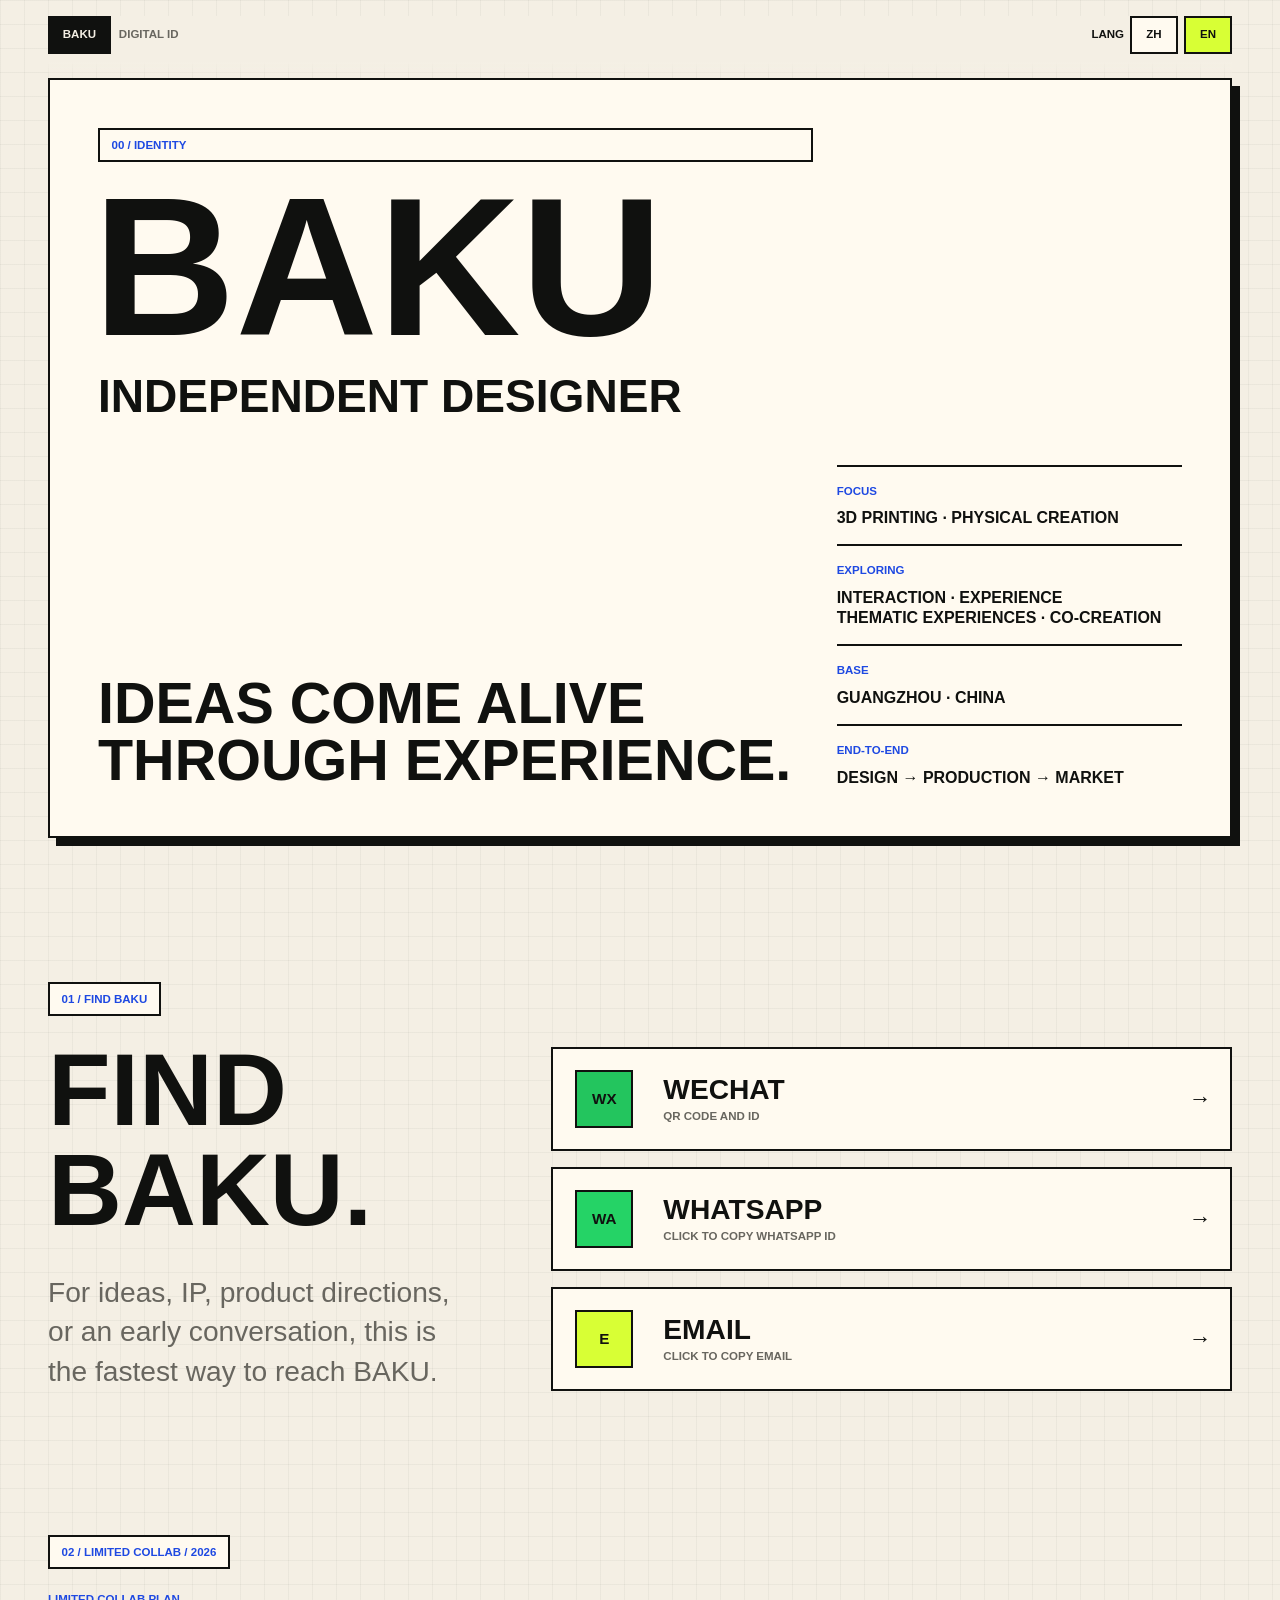
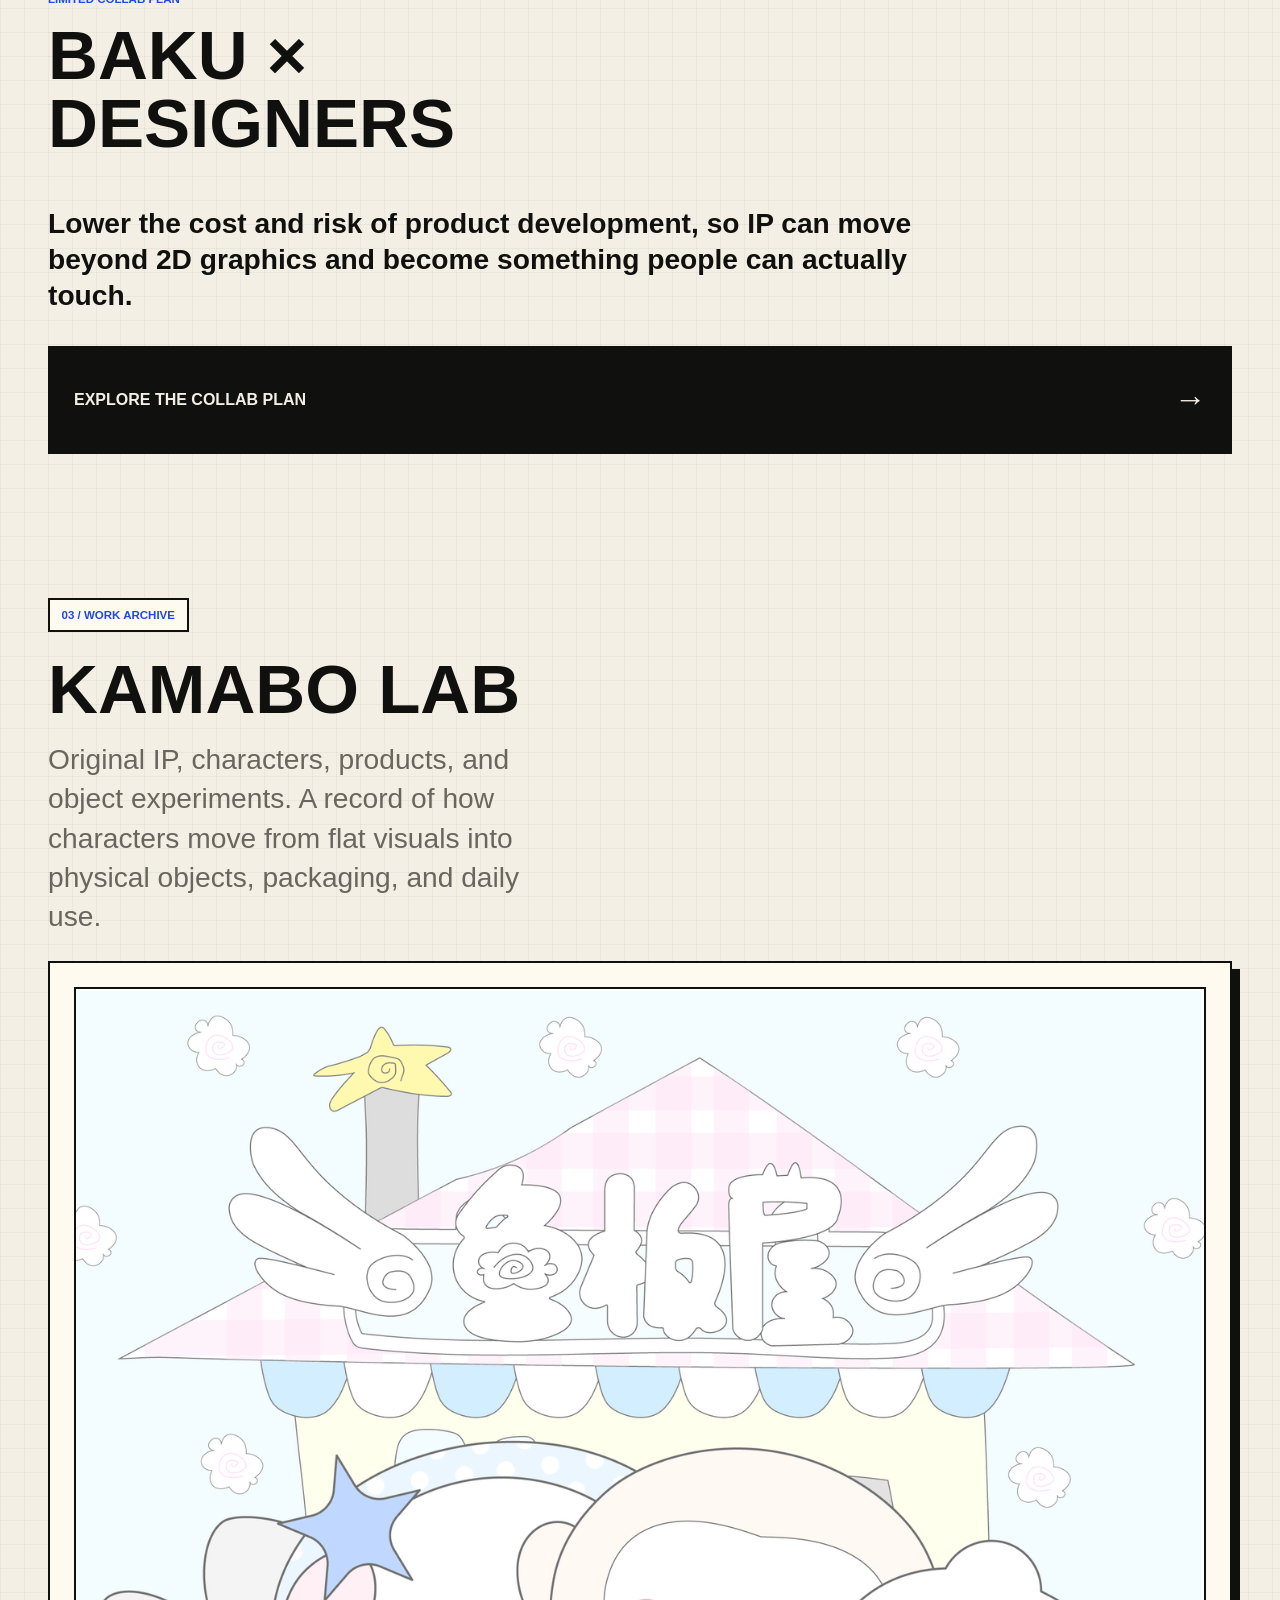
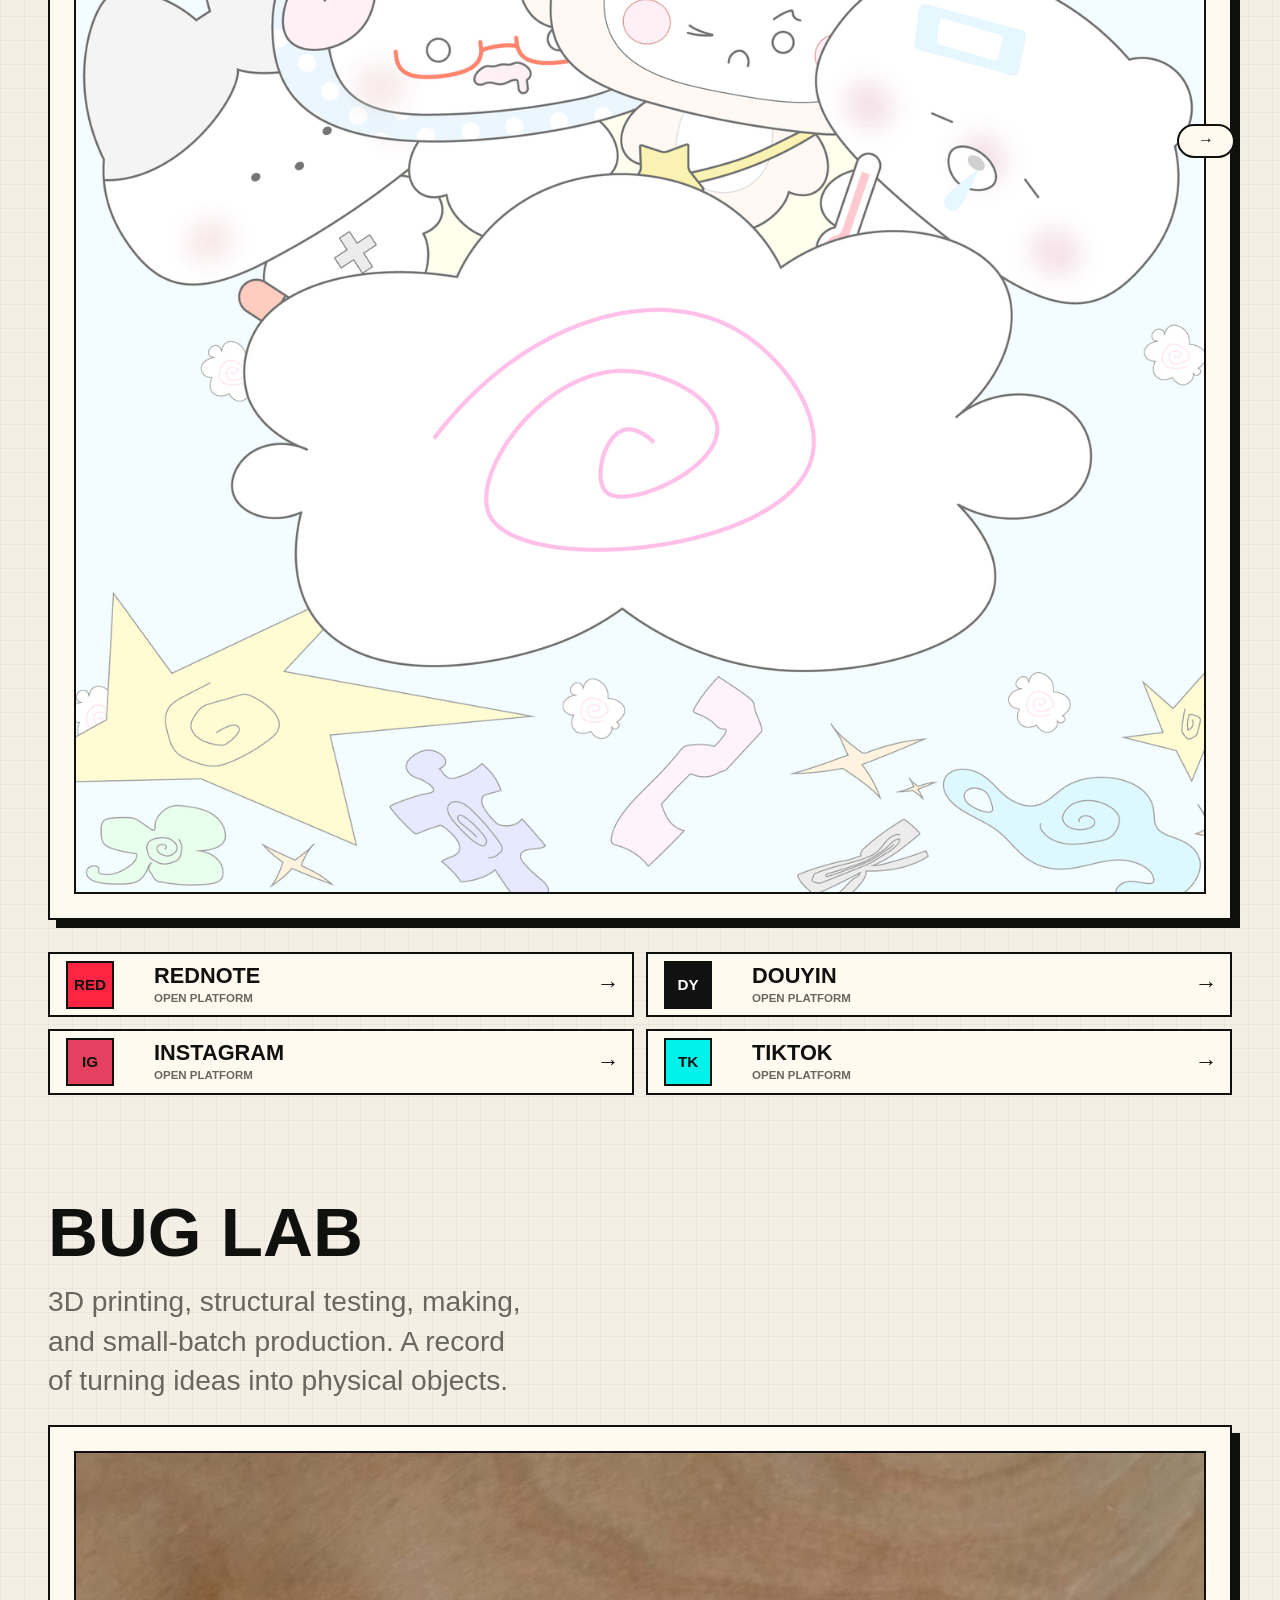
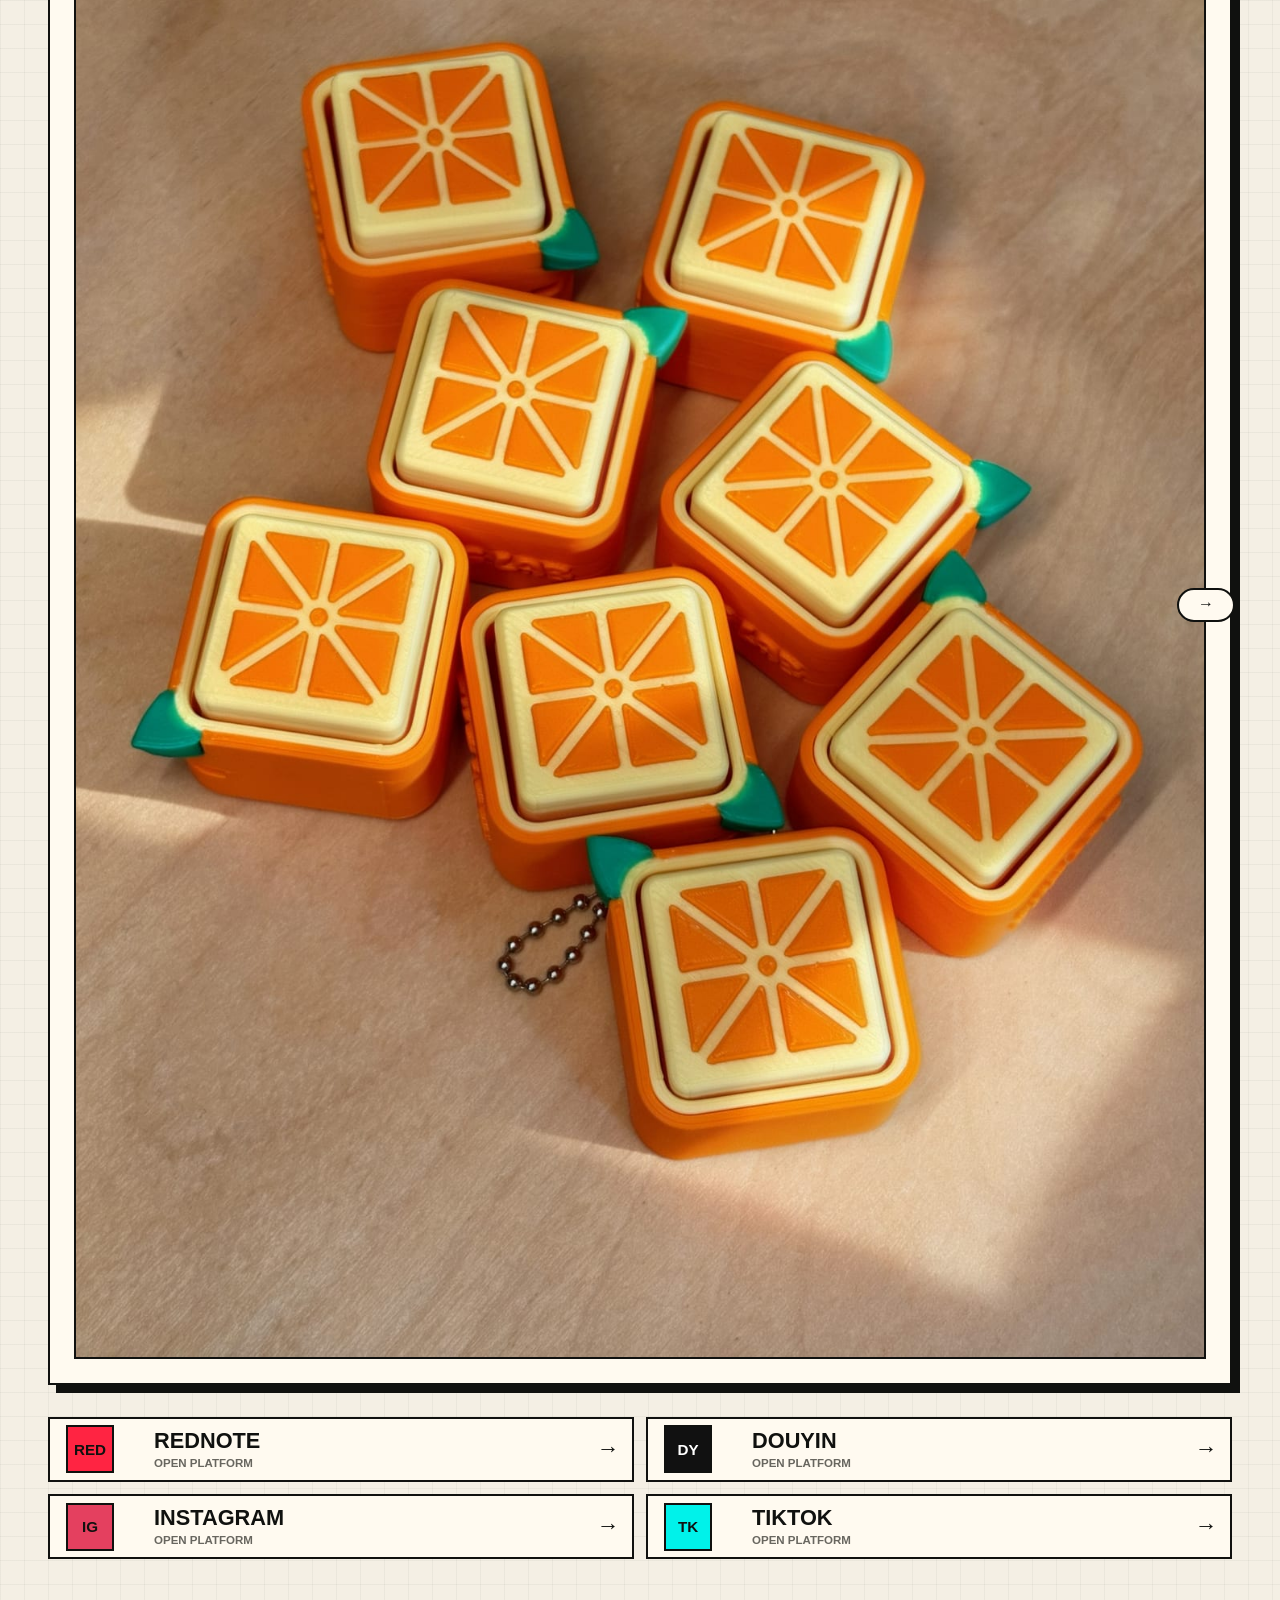
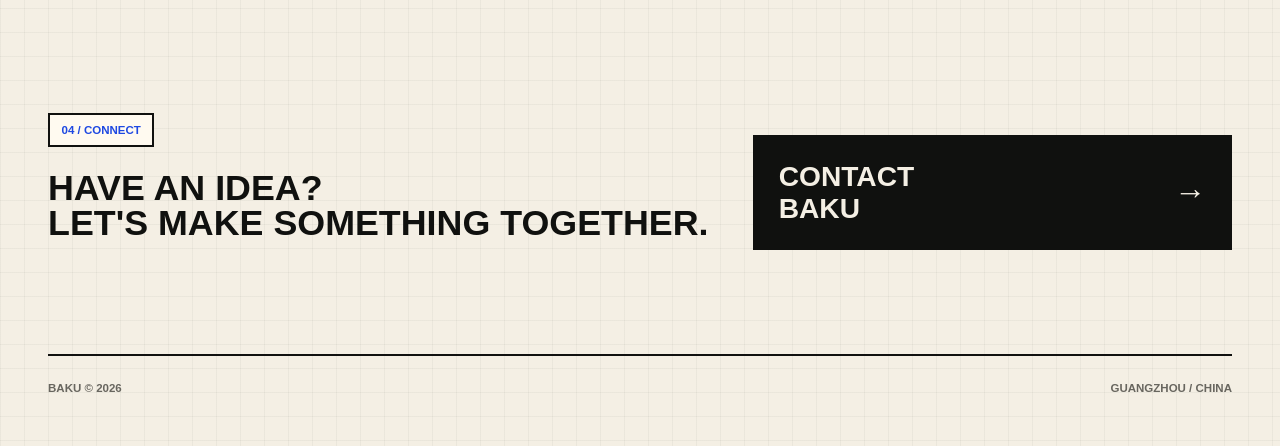
==== commit e8ecfa71: "Refine collab copy and asset loading" ====
--- a/index.html
+++ b/index.html
@@ -127,9 +127,9 @@
       </section>
     </div>
 
-    <script src="/config/profile.js"></script>
-    <script src="/i18n/zh.js"></script>
-    <script src="/i18n/en.js"></script>
-    <script src="/assets/site.js"></script>
+    <script src="/config/profile.js?v=20260823a"></script>
+    <script src="/i18n/zh.js?v=20260823a"></script>
+    <script src="/i18n/en.js?v=20260823a"></script>
+    <script src="/assets/site.js?v=20260823a"></script>
   </body>
 </html>
--- a/assets/styles.css
+++ b/assets/styles.css
@@ -397,11 +397,16 @@
 .manifesto,
 .project-info p:not(.outline-label),
 .detail-intro,
-.step-statement,
-.step-body,
 .font-intro {
   text-align: justify;
   text-align-last: left;
+}
+
+.step-statement,
+.step-body {
+  text-align: left;
+  text-align-last: auto;
+  word-spacing: normal;
 }
 
 html:lang(en) .section-copy,
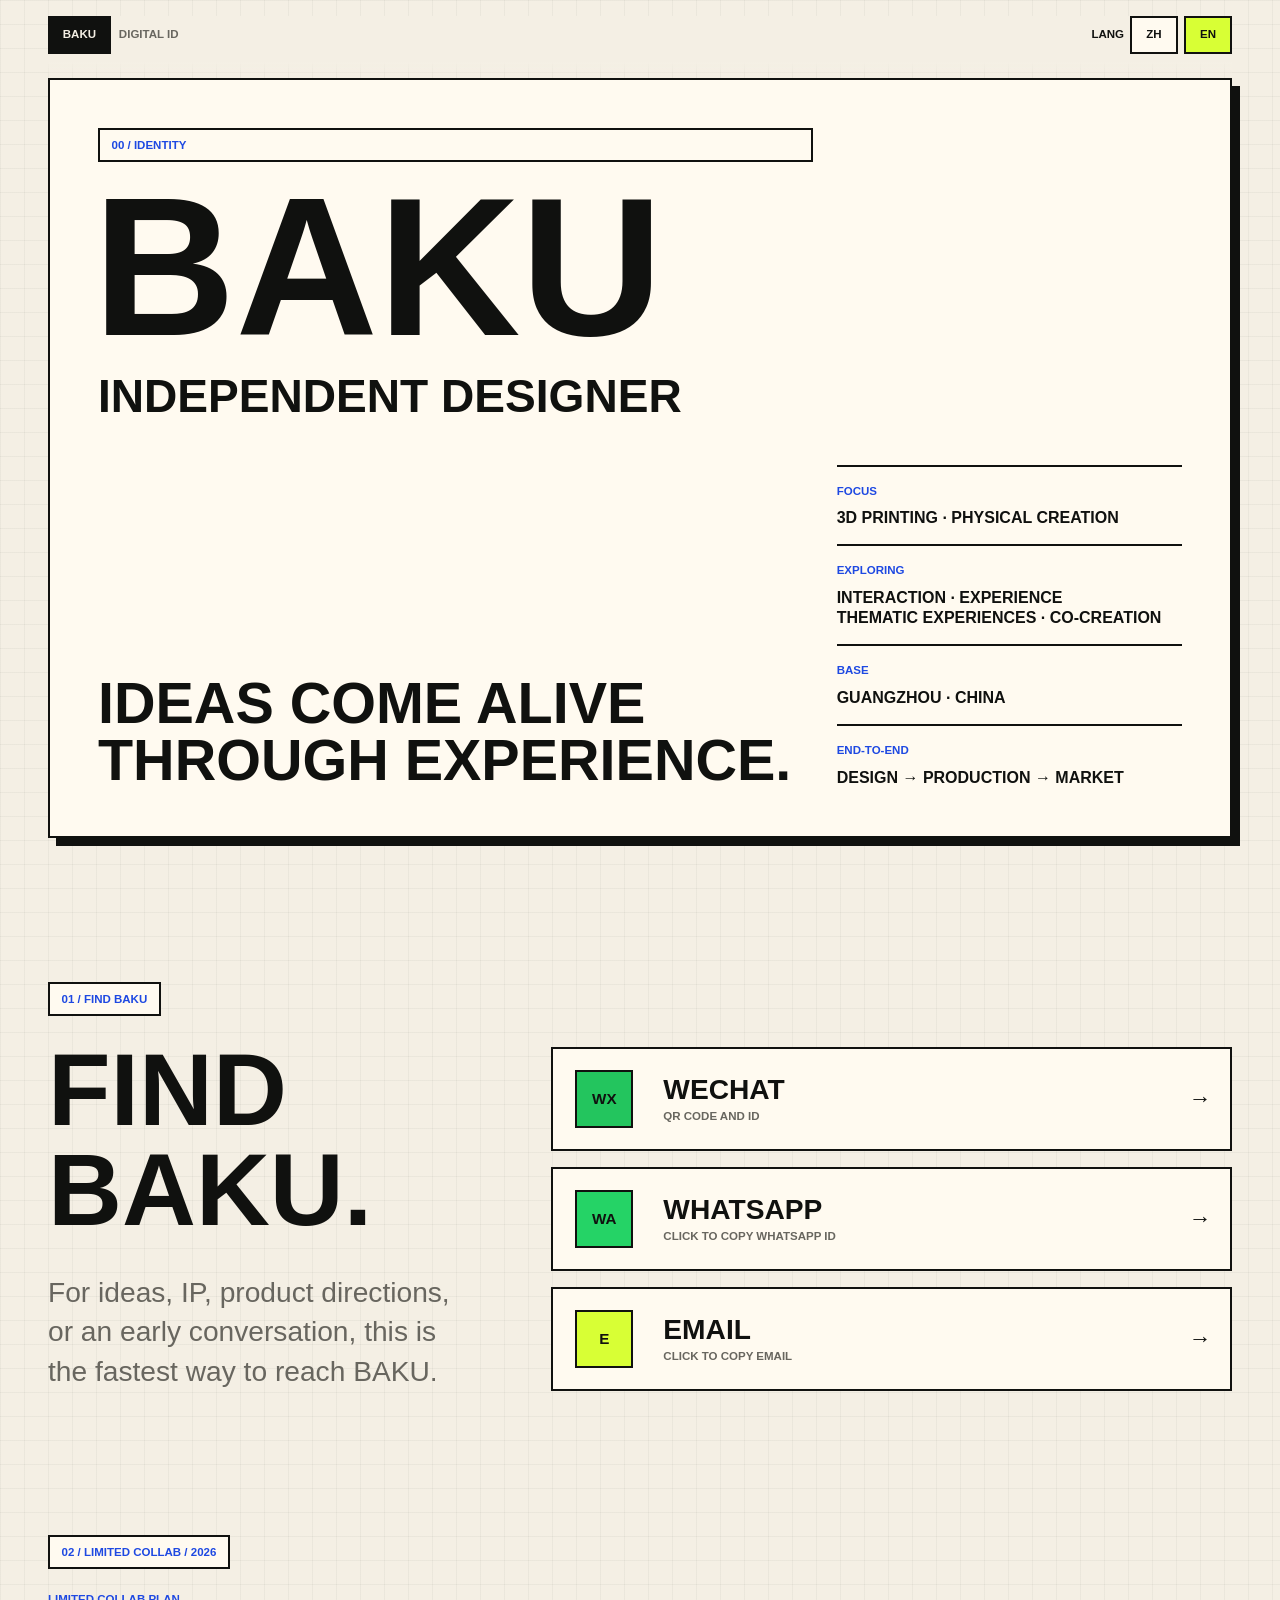
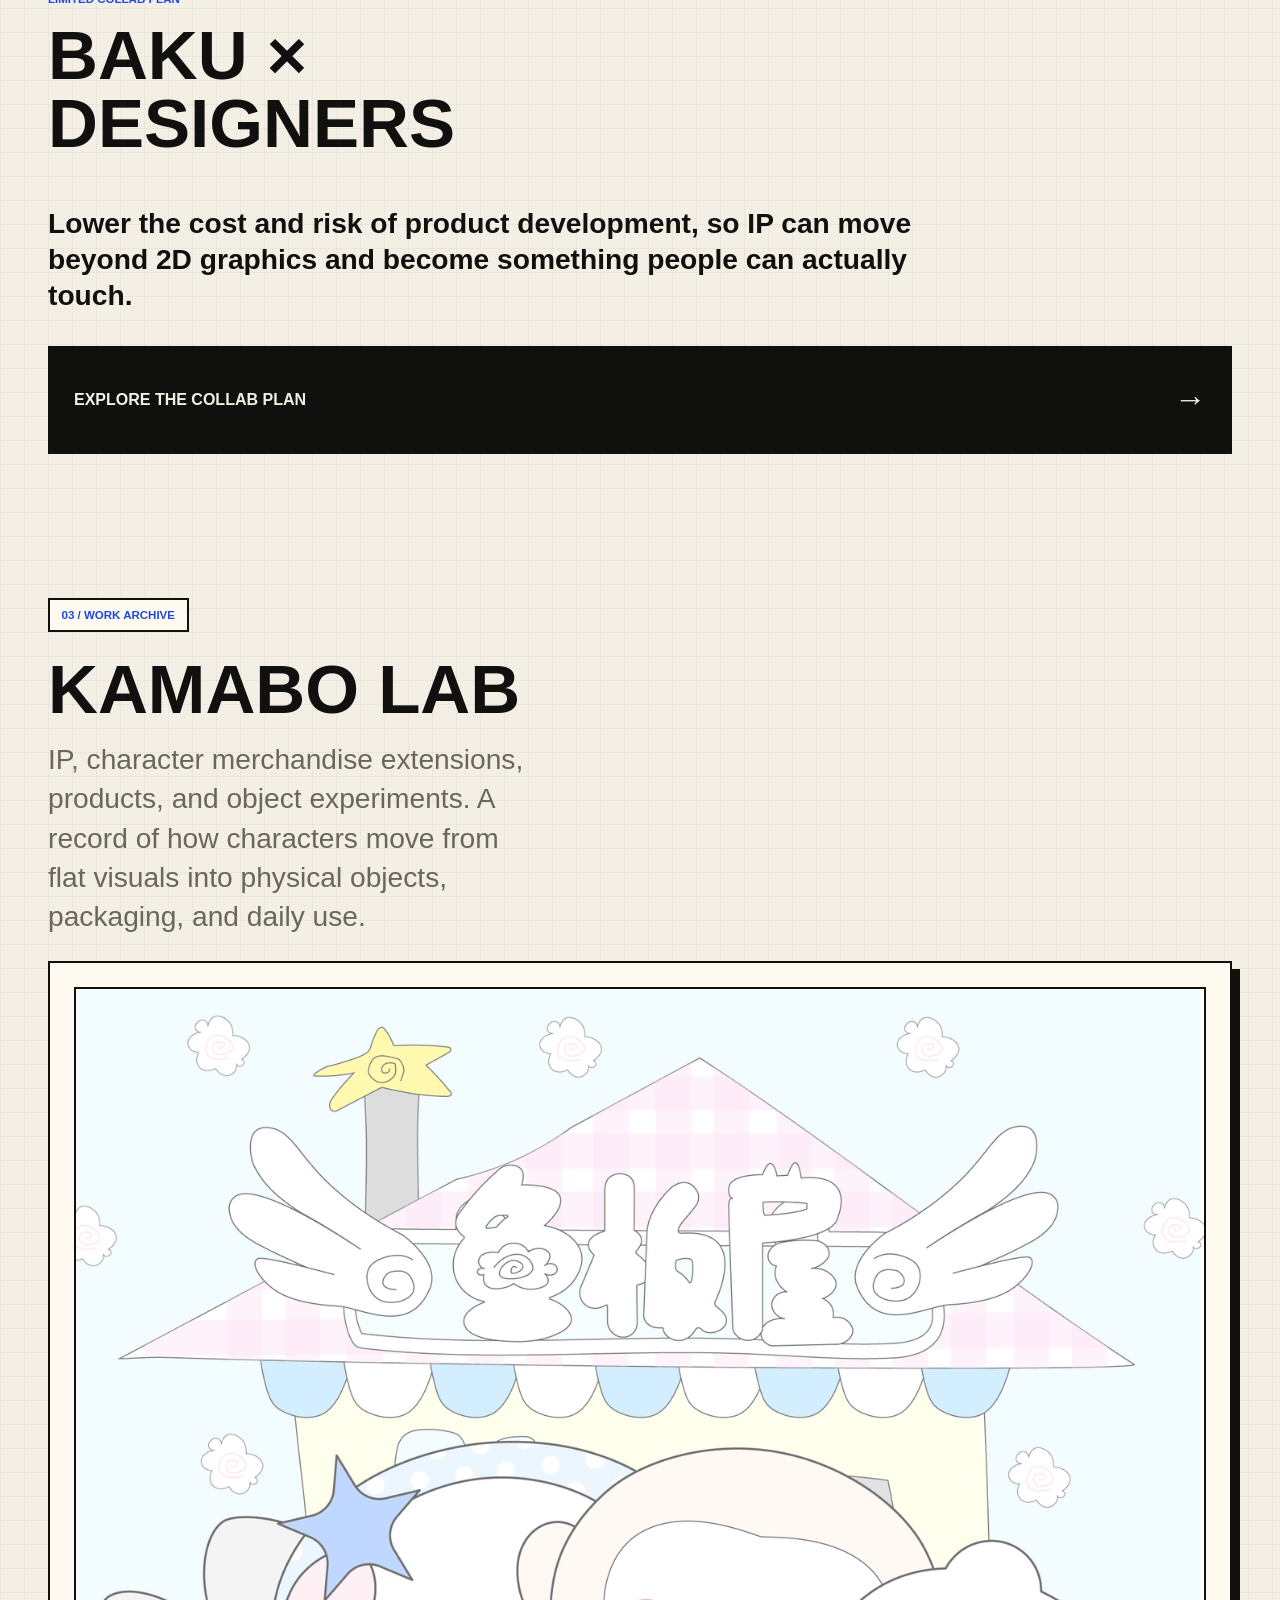
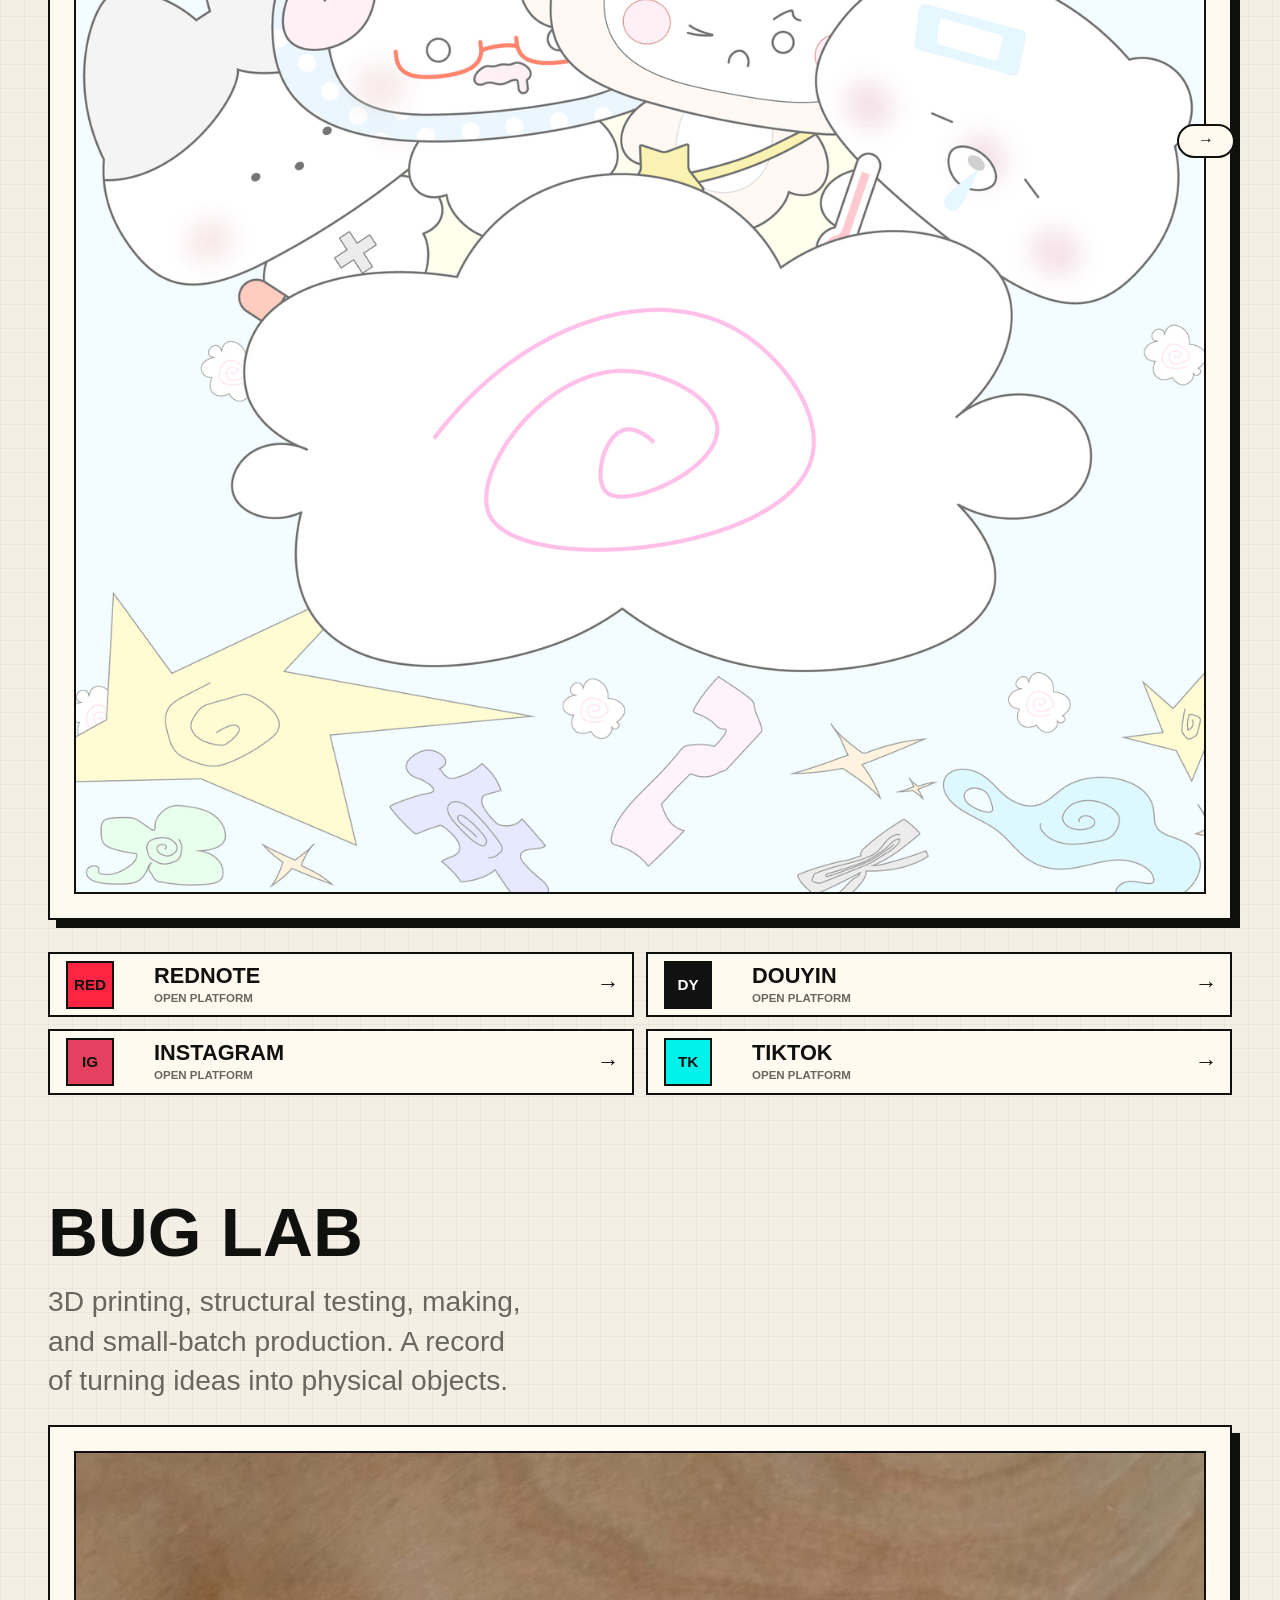
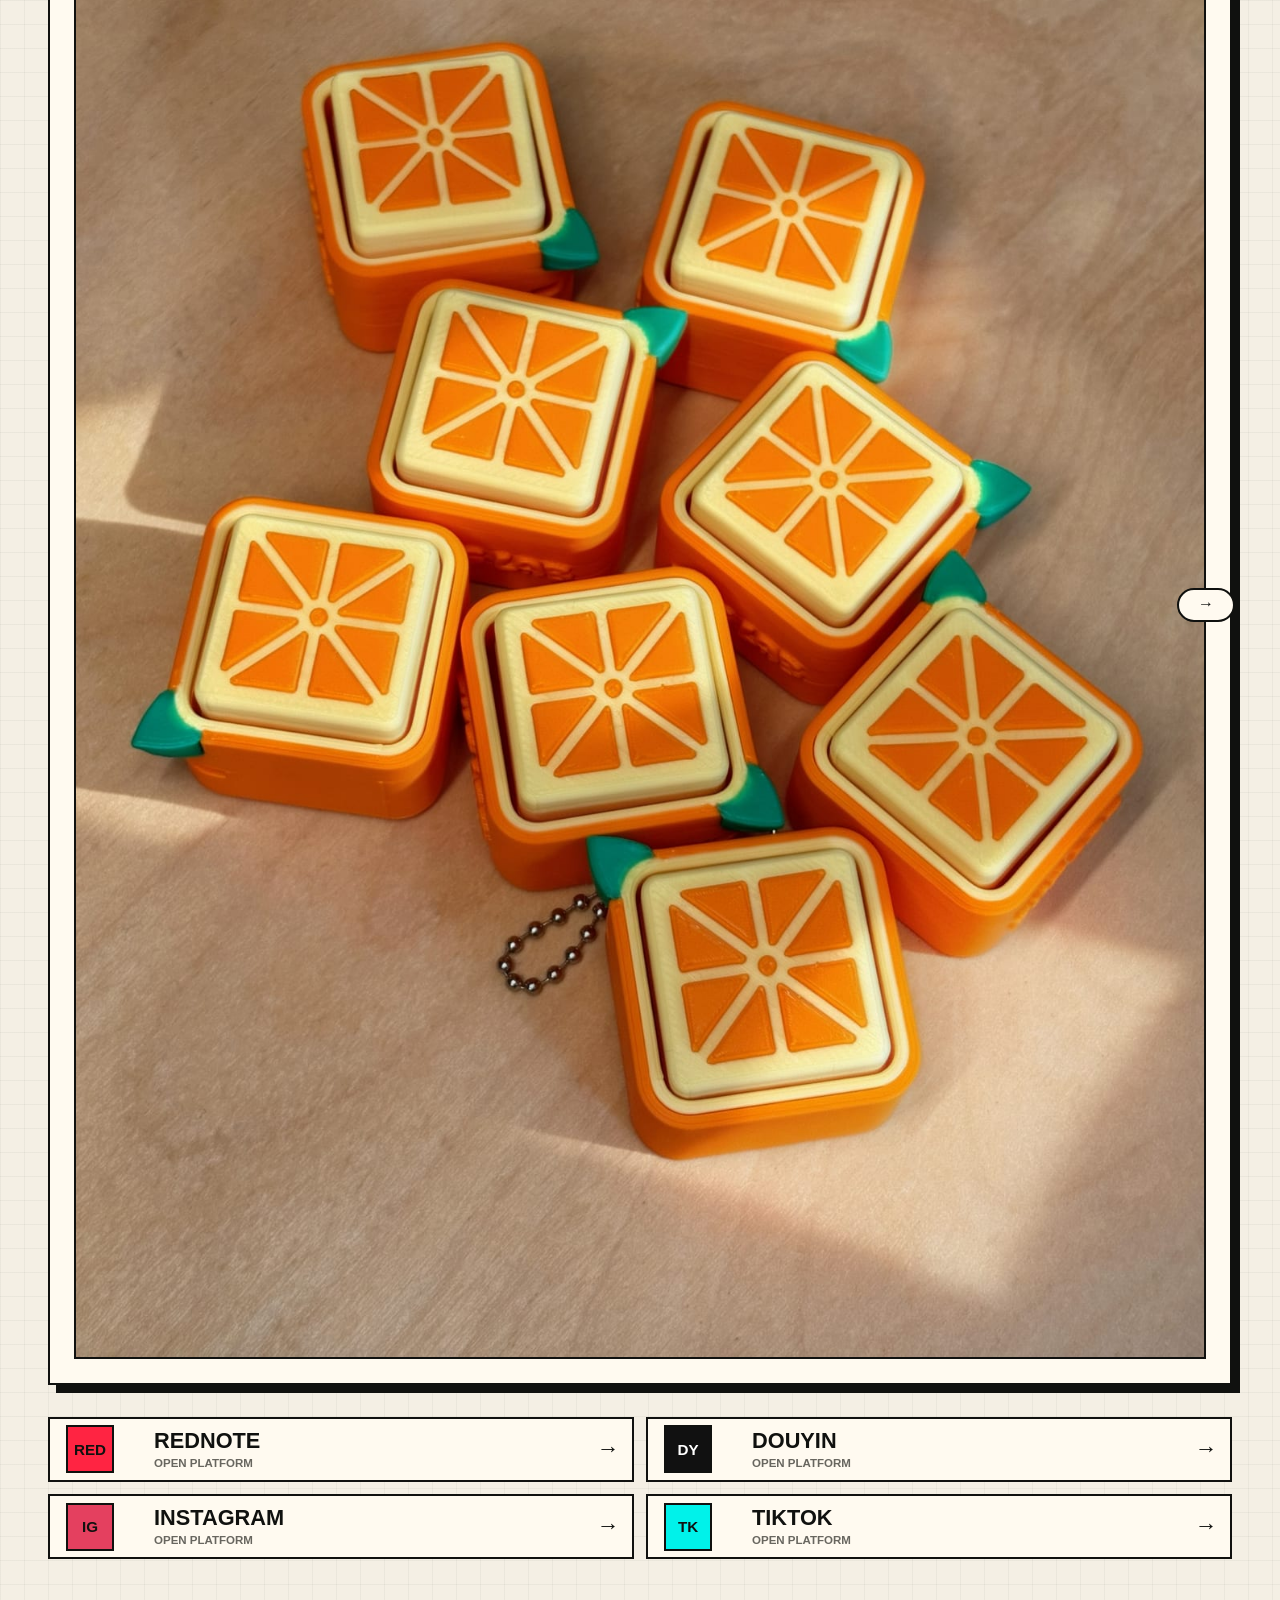
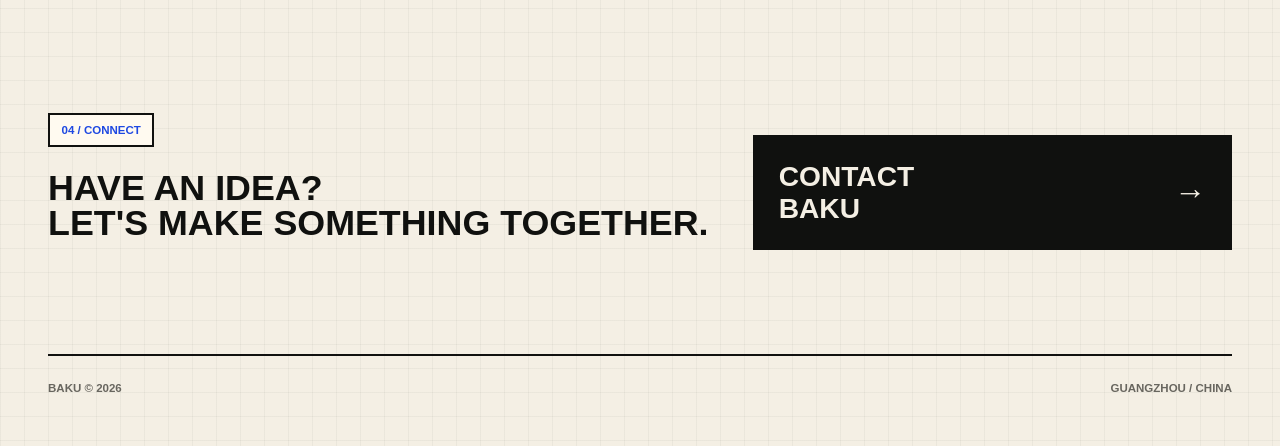
==== commit f1e3a3bc: "Update KAMABO work description" ====
--- a/index.html
+++ b/index.html
@@ -127,9 +127,9 @@
       </section>
     </div>
 
-    <script src="/config/profile.js?v=20260823a"></script>
-    <script src="/i18n/zh.js?v=20260823a"></script>
-    <script src="/i18n/en.js?v=20260823a"></script>
-    <script src="/assets/site.js?v=20260823a"></script>
+    <script src="/config/profile.js?v=20260823c"></script>
+    <script src="/i18n/zh.js?v=20260823c"></script>
+    <script src="/i18n/en.js?v=20260823c"></script>
+    <script src="/assets/site.js?v=20260823c"></script>
   </body>
 </html>
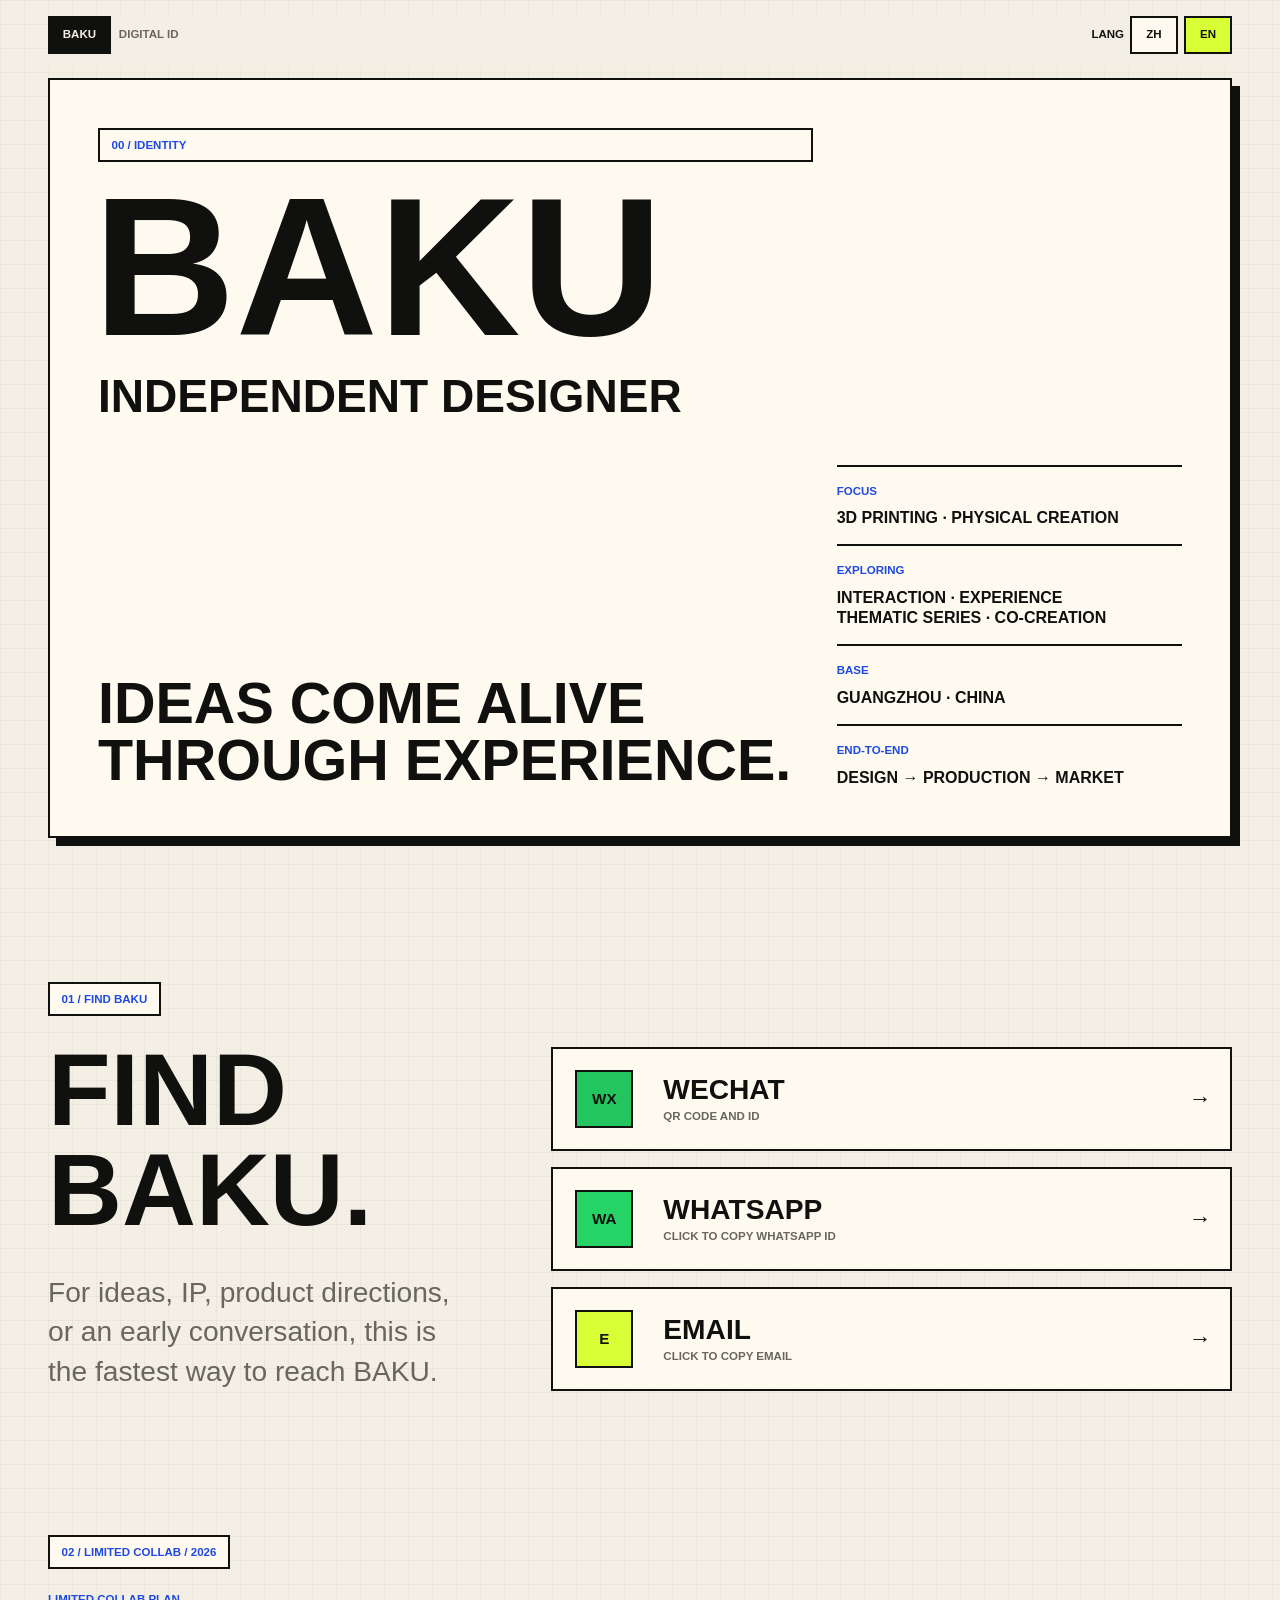
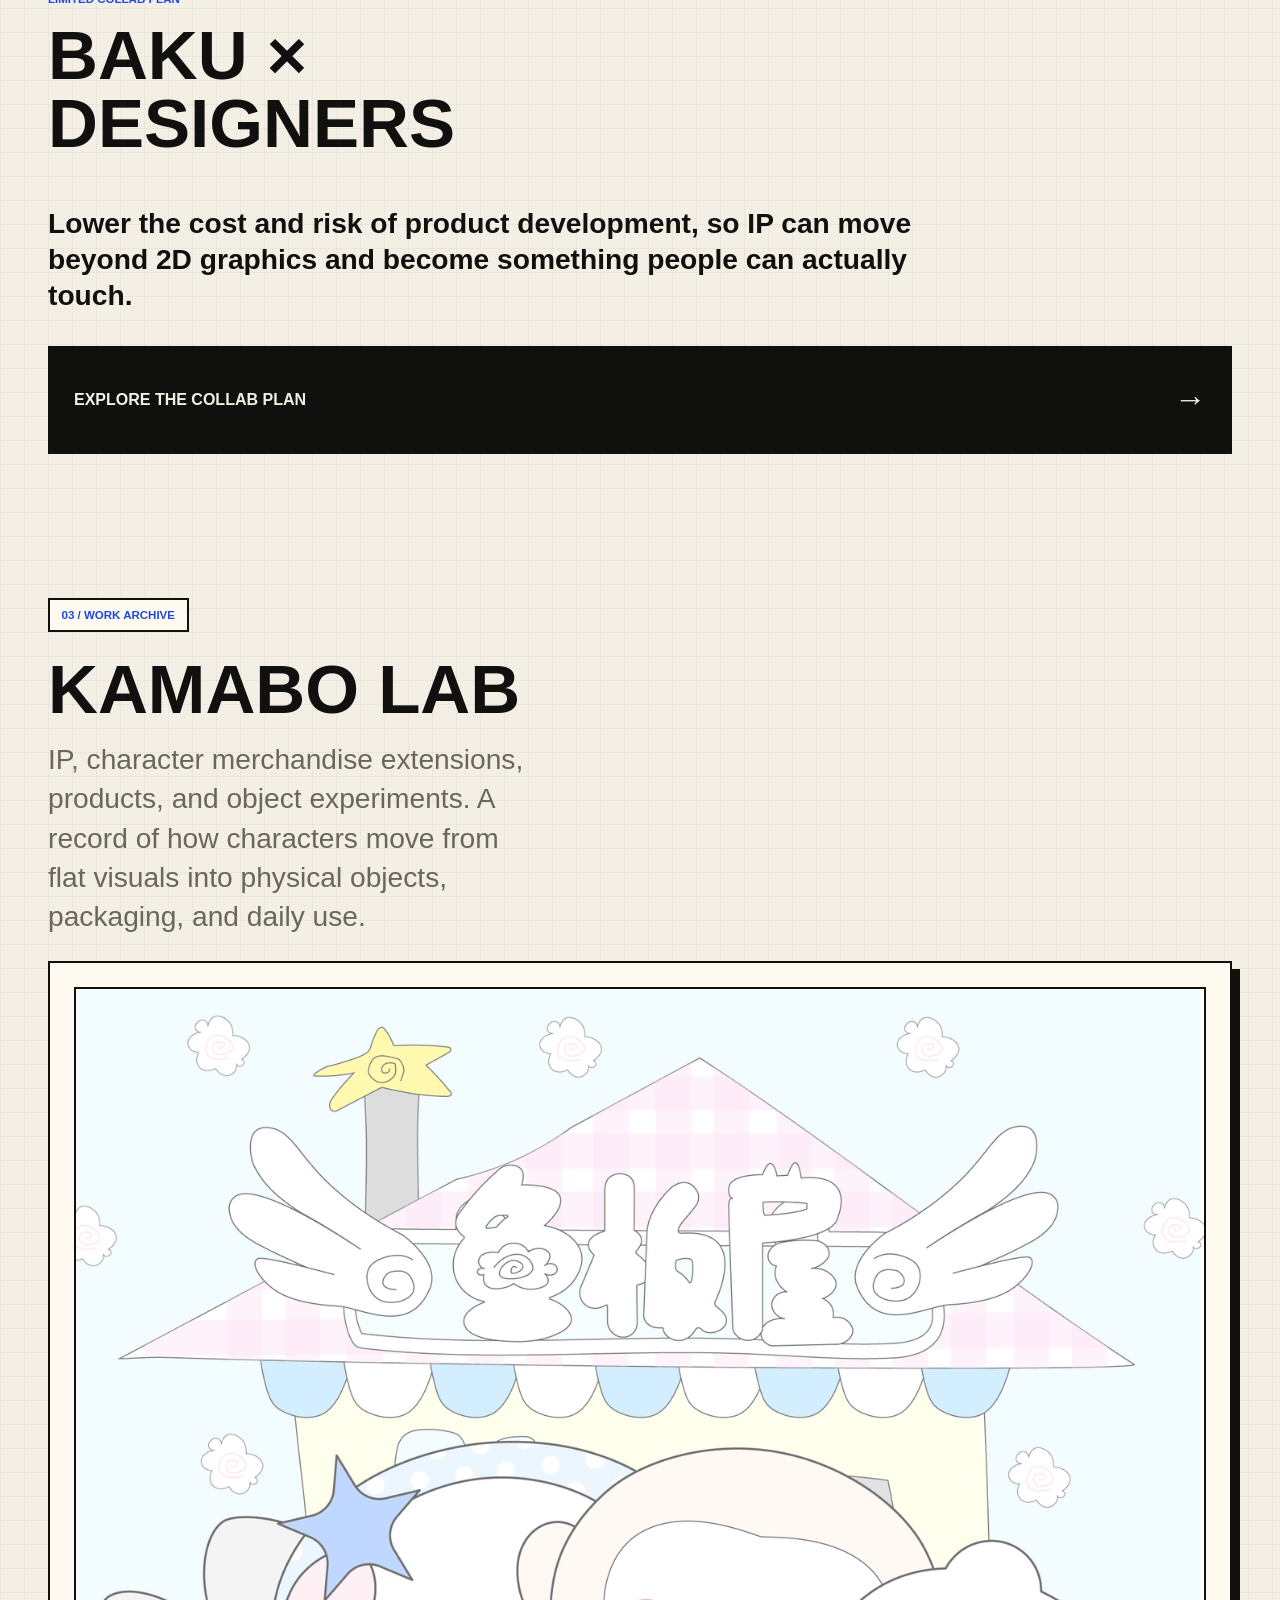
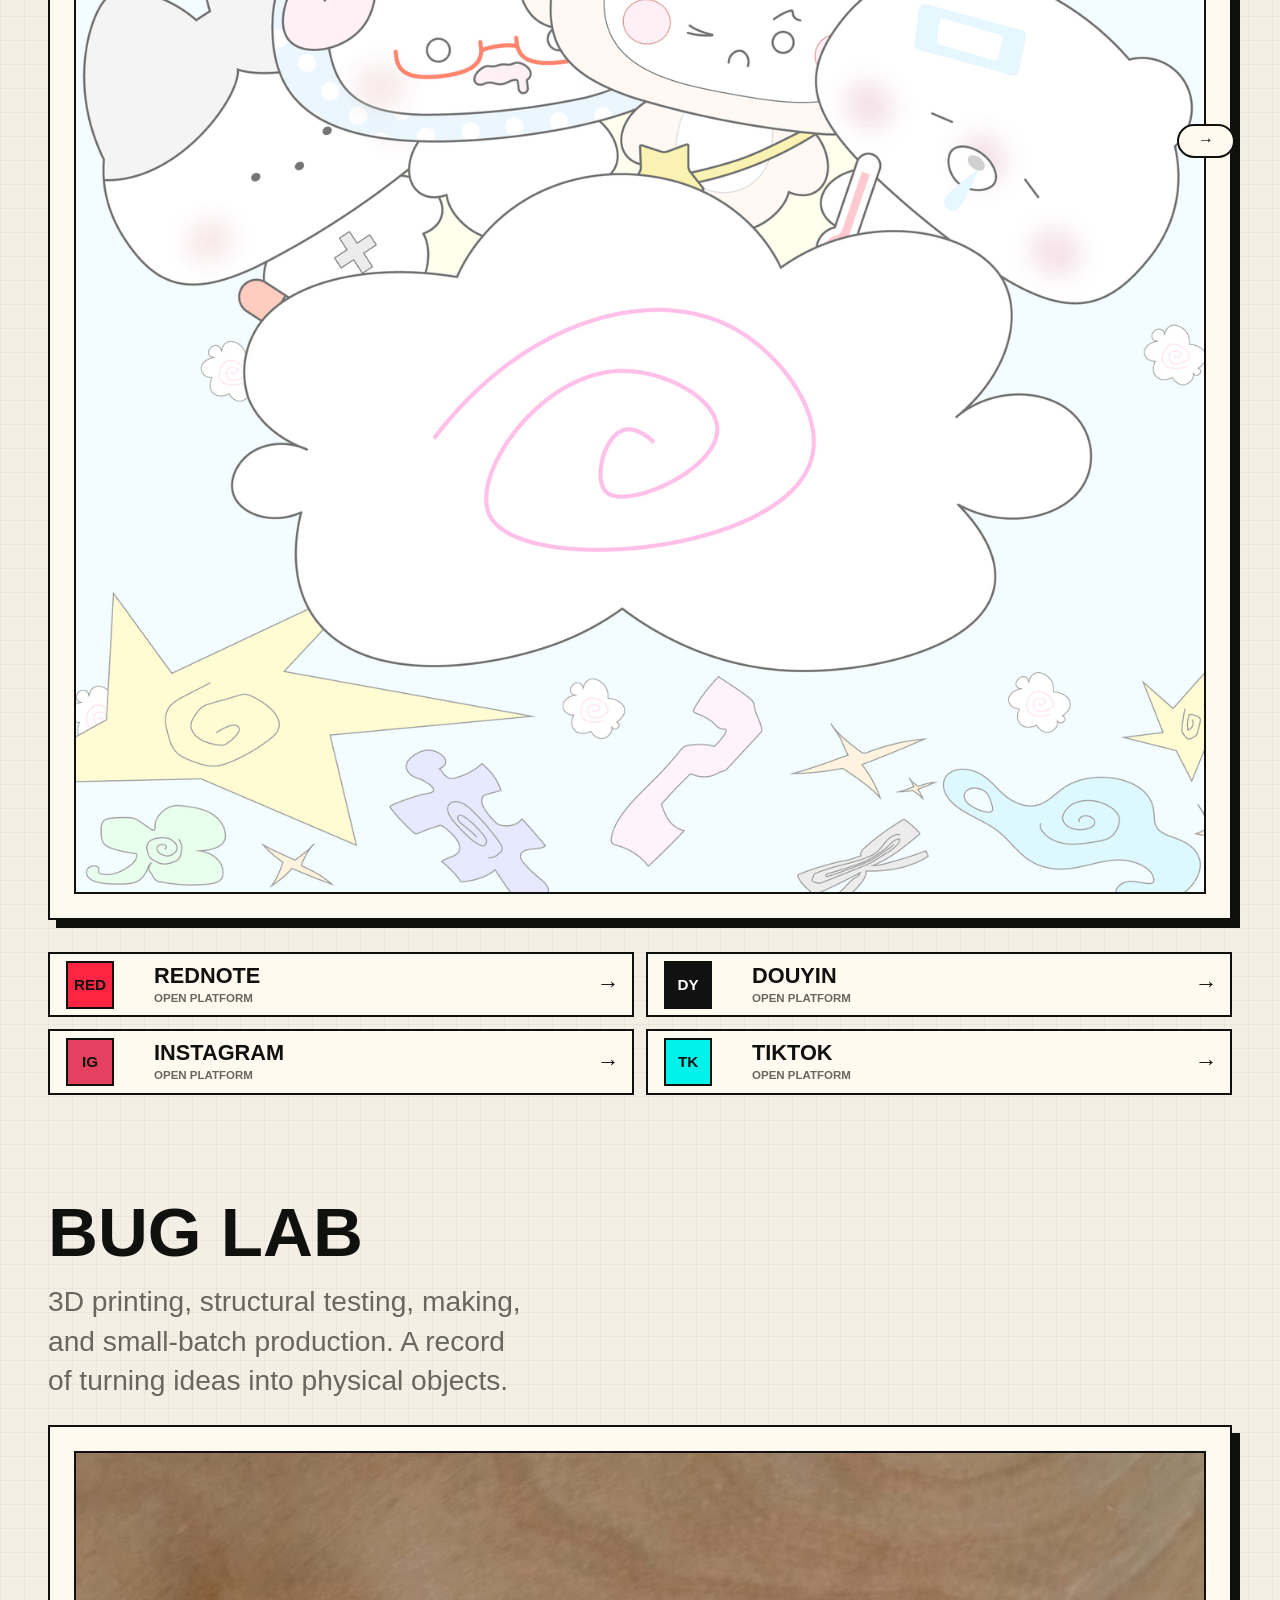
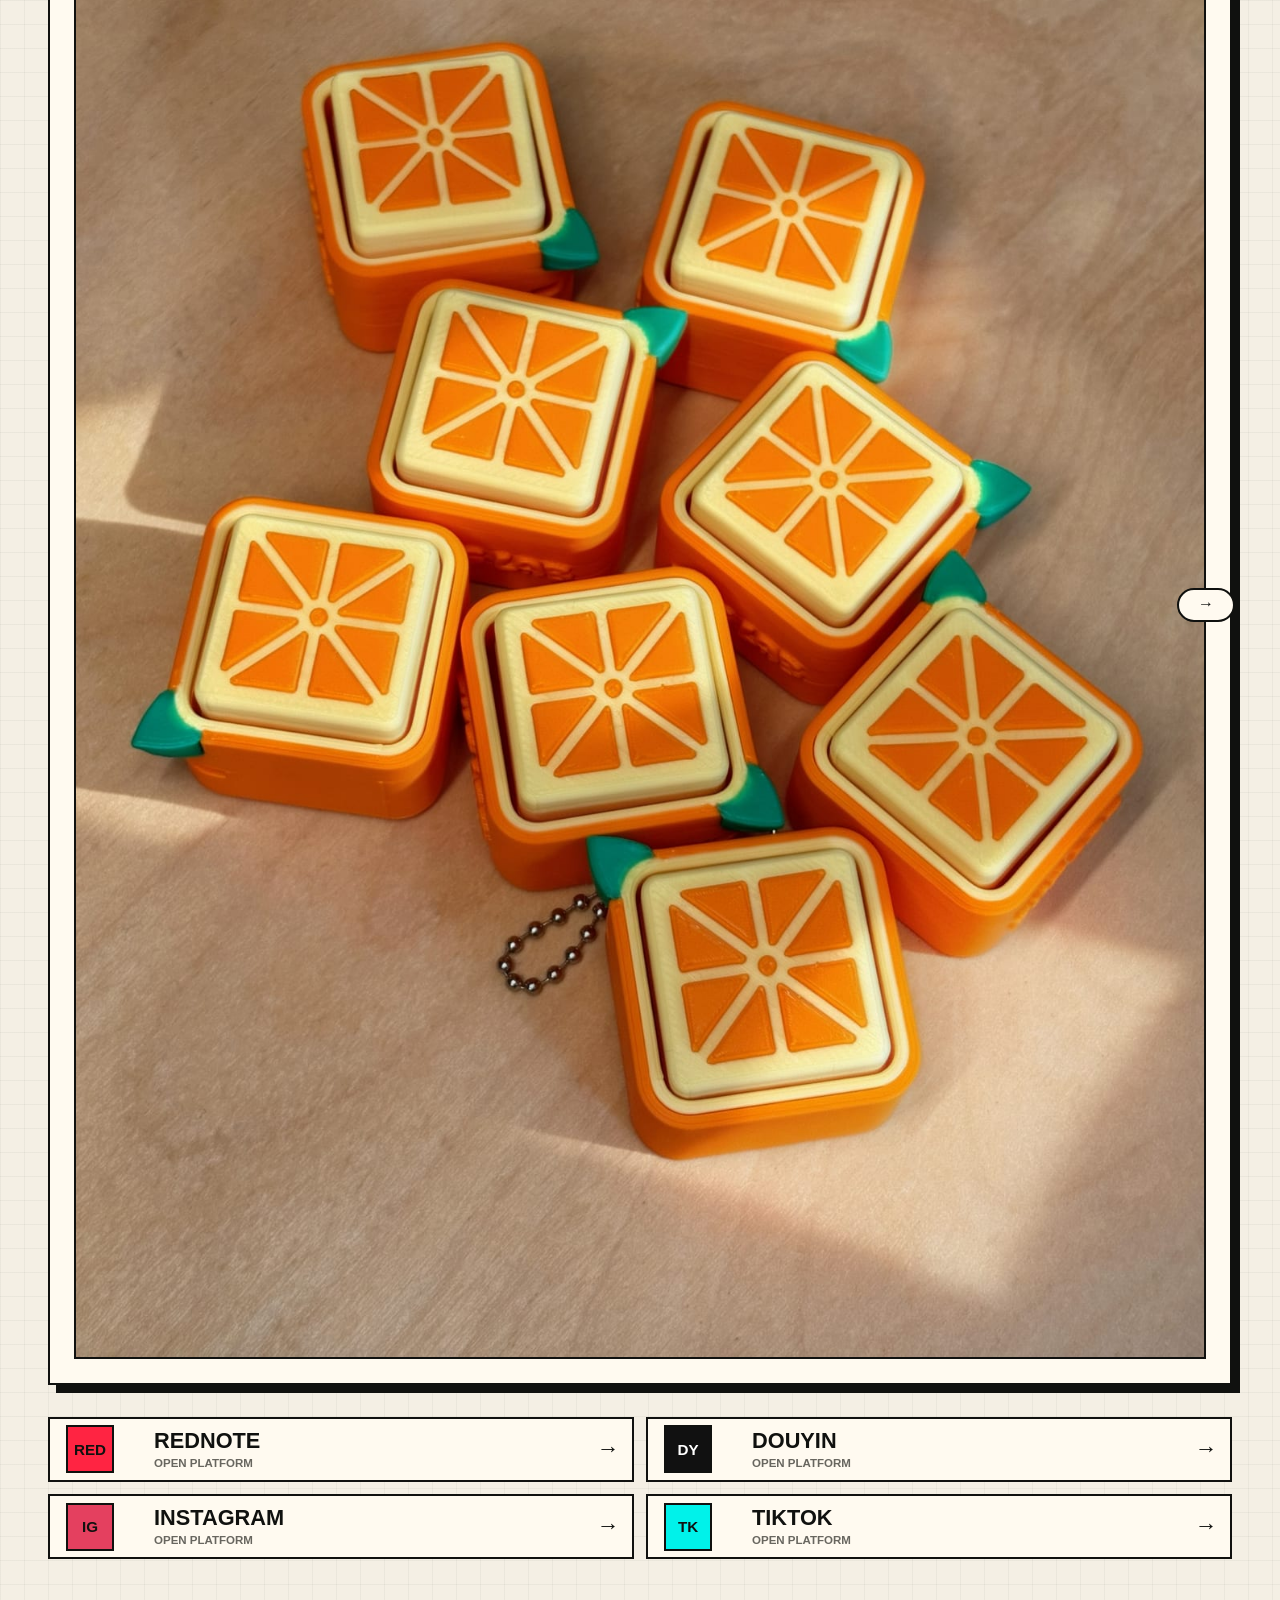
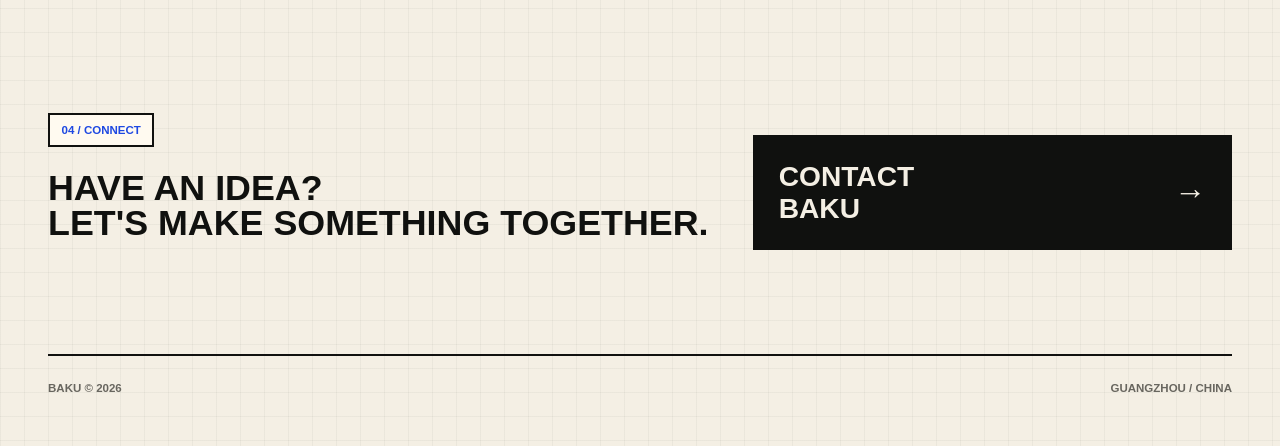
==== commit ebe84098: "Refine ToB showcase content" ====
--- a/index.html
+++ b/index.html
@@ -127,9 +127,9 @@
       </section>
     </div>
 
-    <script src="/config/profile.js?v=20260823c"></script>
-    <script src="/i18n/zh.js?v=20260823c"></script>
-    <script src="/i18n/en.js?v=20260823c"></script>
-    <script src="/assets/site.js?v=20260823c"></script>
+    <script src="/config/profile.js?v=20260826b"></script>
+    <script src="/i18n/zh.js?v=20260826b"></script>
+    <script src="/i18n/en.js?v=20260826b"></script>
+    <script src="/assets/site.js?v=20260826b"></script>
   </body>
 </html>
